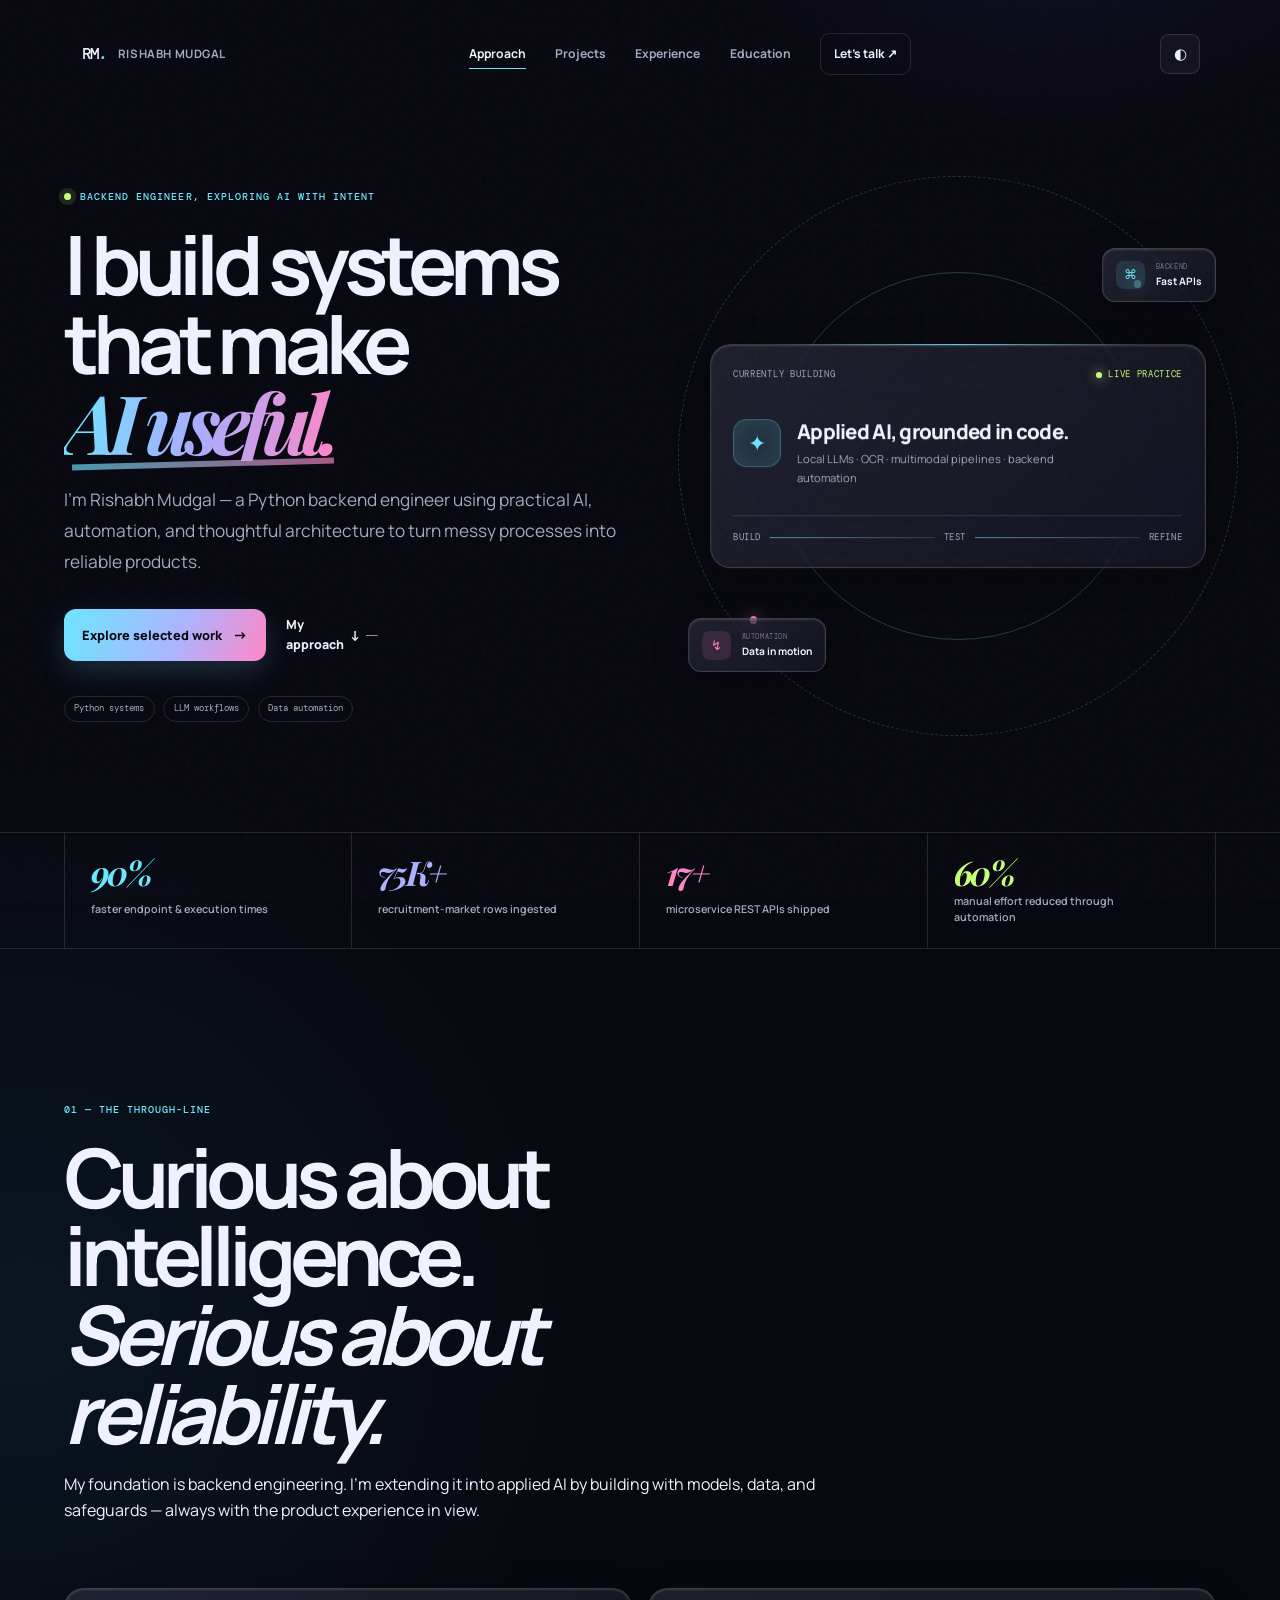
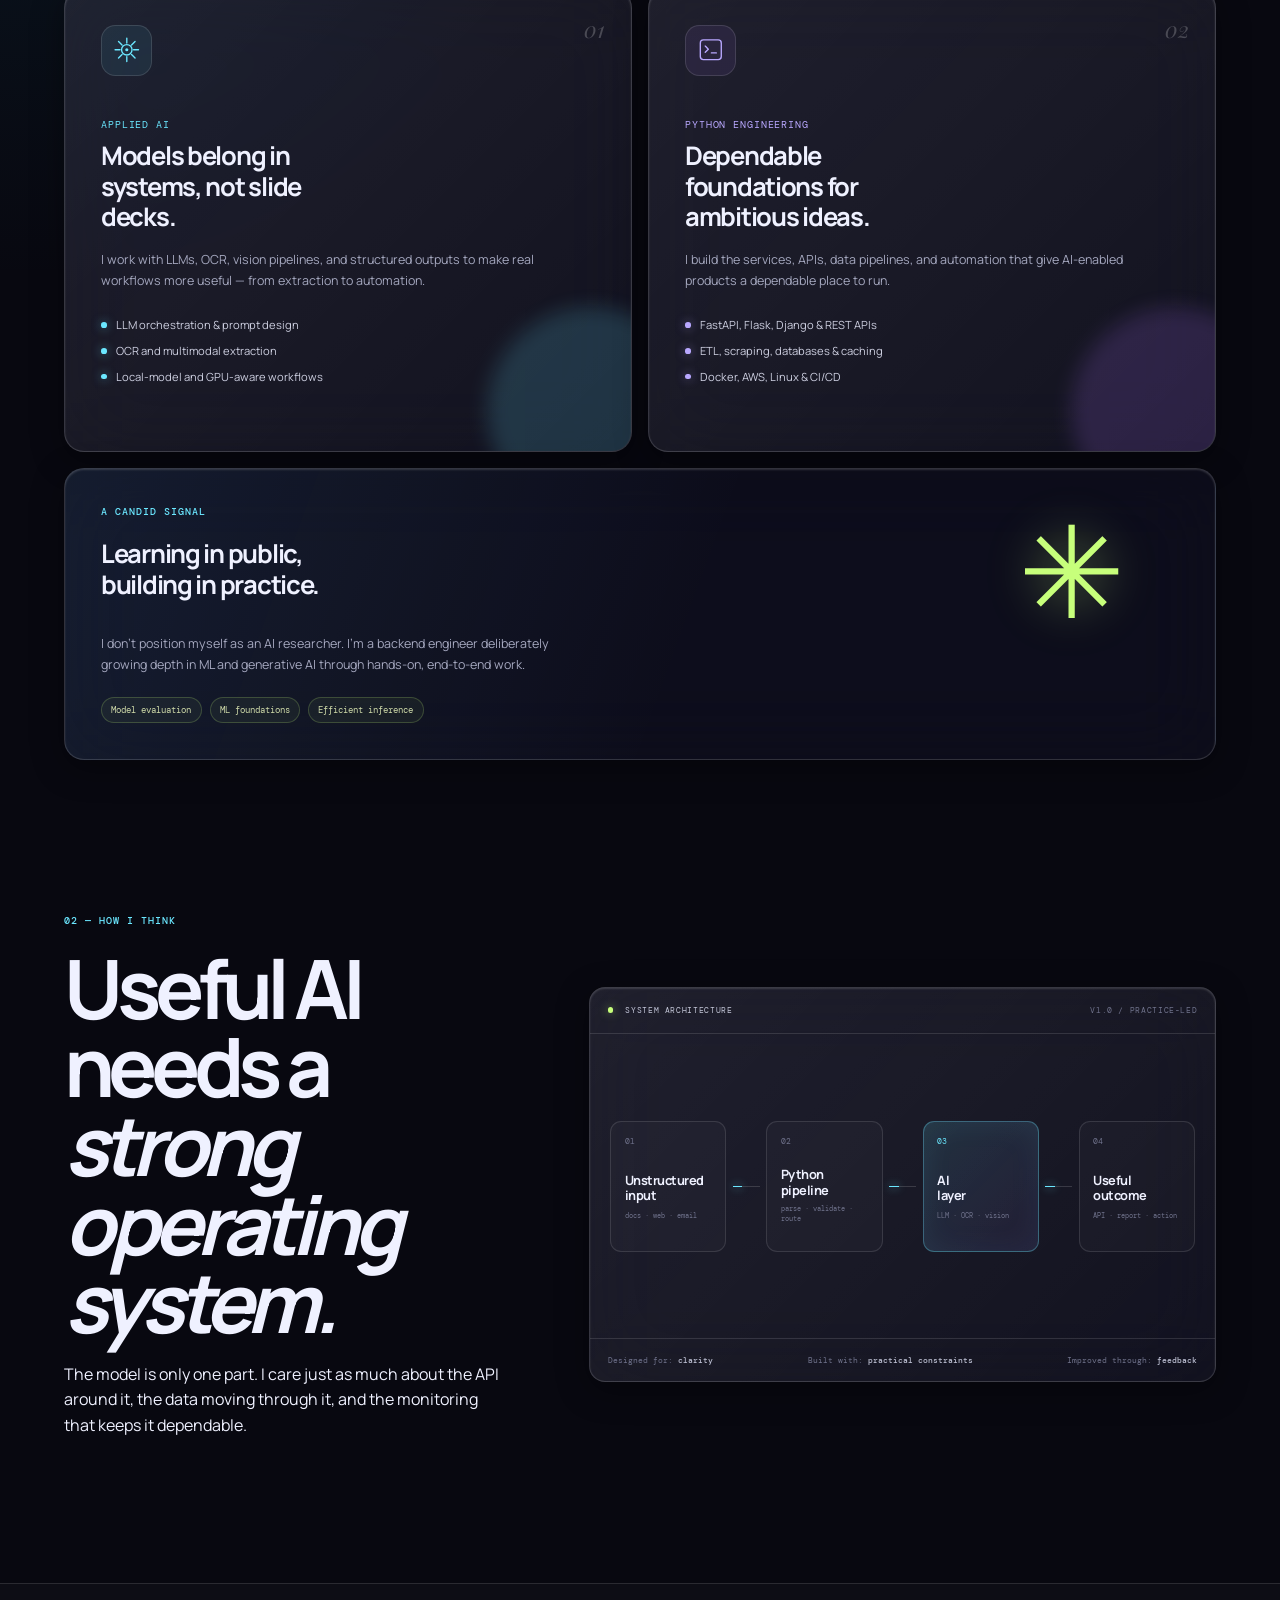
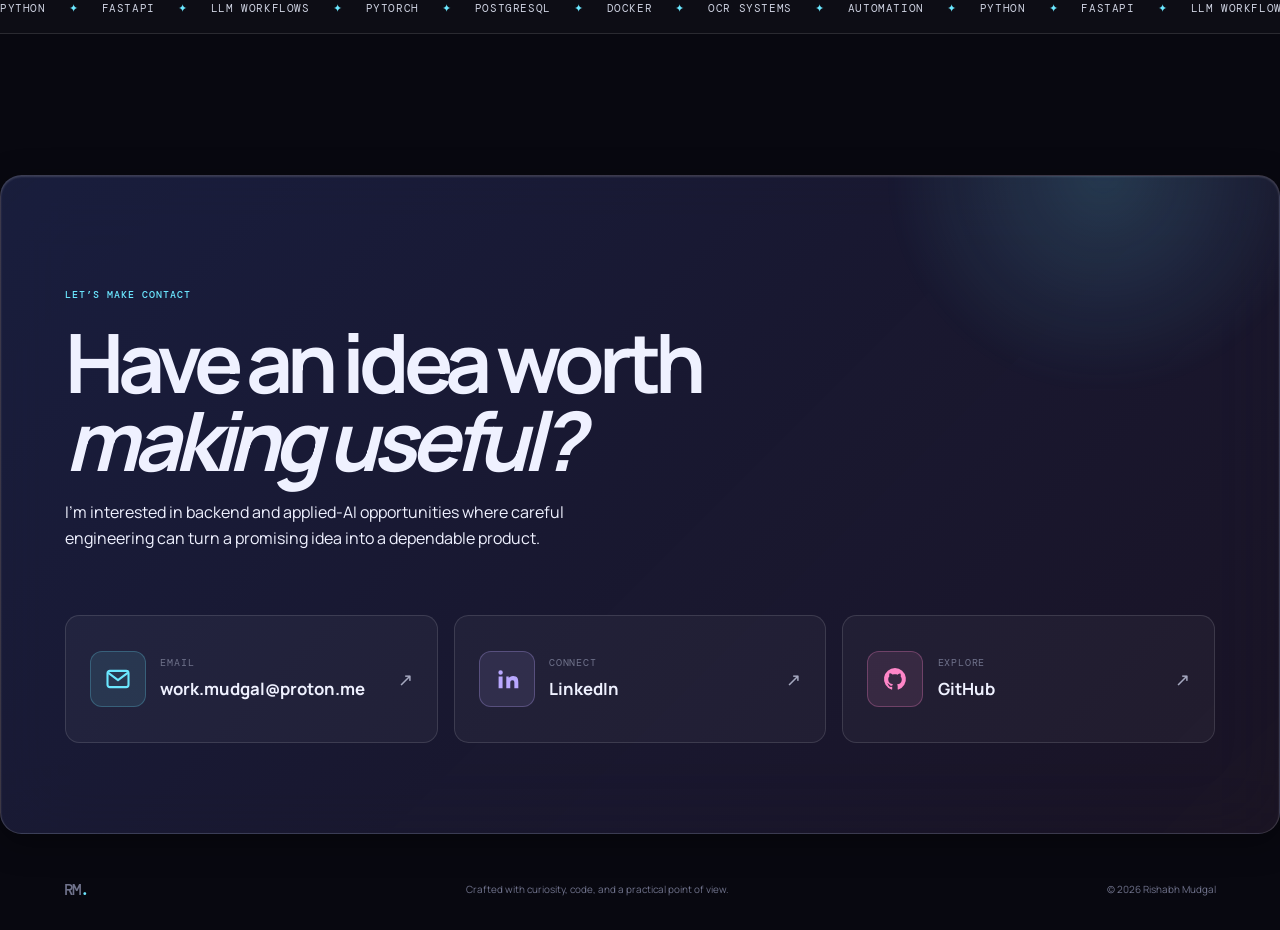
==== index.html @ f5508520 "First Commit with first version of the website!" ====
<!DOCTYPE html>
<html lang="en" data-theme="dark">
  <head>
    <meta charset="UTF-8">
    <meta name="viewport" content="width=device-width, initial-scale=1.0">
    <meta name="description" content="Rishabh Mudgal is a Python backend engineer building practical AI, automation, and data systems.">
    <meta name="theme-color" content="#090914">
    <link rel="icon" href="favicon.svg" type="image/svg+xml">
    <link rel="preconnect" href="https://fonts.googleapis.com">
    <link rel="preconnect" href="https://fonts.gstatic.com" crossorigin>
    <link href="https://fonts.googleapis.com/css2?family=DM+Mono:wght@400;500&family=Manrope:wght@400;500;600;700;800&family=Playfair+Display:ital,wght@0,600;0,700;1,600;1,700&display=swap" rel="stylesheet">
    <link rel="stylesheet" href="styles.css">
    <title>Rishabh Mudgal — Python × Applied AI</title>
  </head>
  <body>
    <a class="skip-link" href="#main-content">Skip to content</a>
    <div class="page-noise" aria-hidden="true"></div>
    <div class="ambient ambient--one" aria-hidden="true"></div>
    <div class="ambient ambient--two" aria-hidden="true"></div>
    <div class="cursor-glow" aria-hidden="true"></div>

    <header class="site-header" data-header>
      <a class="brand" href="index.html" aria-label="Rishabh Mudgal — Approach">
        <span class="brand__mark">RM<span>.</span></span>
        <span class="brand__label">Rishabh Mudgal</span>
      </a>
      <nav class="site-nav" id="site-navigation" aria-label="Primary navigation" data-navigation>
        <a class="is-active" href="index.html">Approach</a>
        <a href="projects.html">Projects</a>
        <a href="experience.html">Experience</a>
        <a href="education.html">Education</a>
        <a href="#contact" class="nav-contact">Let’s talk <span aria-hidden="true">↗</span></a>
      </nav>
      <button class="theme-toggle" type="button" aria-label="Switch to light theme" aria-pressed="false" data-theme-toggle>
        <span class="theme-toggle__sun" aria-hidden="true">☀</span>
        <span class="theme-toggle__moon" aria-hidden="true">◐</span>
      </button>
      <button class="menu-toggle" type="button" aria-label="Open navigation menu" aria-controls="site-navigation" aria-expanded="false" data-menu-toggle>
        <span></span><span></span>
      </button>
    </header>

    <main id="main-content">
      <section class="hero section-shell" id="top">
        <div class="hero__grid" aria-hidden="true"></div>
        <div class="hero__copy" data-reveal>
          <p class="eyebrow"><span class="status-dot" aria-hidden="true"></span>Backend engineer, exploring AI with intent</p>
          <h1>I build systems that make <span class="hero__accent">AI useful.</span></h1>
          <p class="hero__lede">
            I’m Rishabh Mudgal — a Python backend engineer using practical AI,
            automation, and thoughtful architecture to turn messy processes into
            reliable products.
          </p>
          <div class="hero__actions">
            <a class="button button--primary" href="projects.html">Explore selected work <span aria-hidden="true">→</span></a>
            <a class="text-link" href="#approach">My approach <span aria-hidden="true">↓</span></a>
          </div>
          <ul class="hero__chips">
            <li>Python systems</li>
            <li>LLM workflows</li>
            <li>Data automation</li>
          </ul>
        </div>

        <div class="hero-visual" data-reveal data-reveal-delay="180">
          <div class="orbit orbit--outer" aria-hidden="true"></div>
          <div class="orbit orbit--inner" aria-hidden="true"></div>
          <div class="orbit-dot orbit-dot--one" aria-hidden="true"></div>
          <div class="orbit-dot orbit-dot--two" aria-hidden="true"></div>
          <div class="signal-card glass-card">
            <div class="signal-card__topline">
              <span class="signal-card__label">CURRENTLY BUILDING</span>
              <span class="live-indicator"><i></i> live practice</span>
            </div>
            <div class="signal-card__core">
              <span class="signal-card__glyph" aria-hidden="true">✦</span>
              <div>
                <p class="signal-card__title">Applied AI, grounded in code.</p>
                <p class="signal-card__caption">Local LLMs · OCR · multimodal pipelines · backend automation</p>
              </div>
            </div>
            <div class="signal-card__meter"><span>build</span><i></i><span>test</span><i></i><span>refine</span></div>
          </div>
          <div class="floating-card floating-card--api glass-card">
            <span class="floating-card__icon floating-card__icon--blue" aria-hidden="true">⌘</span>
            <div><span>BACKEND</span><strong>Fast APIs</strong></div>
          </div>
          <div class="floating-card floating-card--data glass-card">
            <span class="floating-card__icon floating-card__icon--pink" aria-hidden="true">↯</span>
            <div><span>AUTOMATION</span><strong>Data in motion</strong></div>
          </div>
        </div>
      </section>

      <section class="proof-strip section-shell" aria-label="Career highlights" data-reveal>
        <article class="proof-card"><strong>90%</strong><span>faster endpoint &amp; execution times</span></article>
        <article class="proof-card"><strong>75K+</strong><span>recruitment-market rows ingested</span></article>
        <article class="proof-card"><strong>17+</strong><span>microservice REST APIs shipped</span></article>
        <article class="proof-card"><strong>60%</strong><span>manual effort reduced through automation</span></article>
      </section>

      <section class="section-shell section" id="approach">
        <div class="section-heading" data-reveal>
          <p class="eyebrow">01 — The through-line</p>
          <h2>Curious about intelligence.<br><em>Serious about reliability.</em></h2>
          <p>
            My foundation is backend engineering. I’m extending it into applied AI
            by building with models, data, and safeguards — always with the
            product experience in view.
          </p>
        </div>

        <div class="focus-grid">
          <article class="focus-card focus-card--ai glass-card" data-reveal>
            <div class="focus-card__number">01</div>
            <div class="focus-card__icon" aria-hidden="true">
              <svg viewBox="0 0 48 48" fill="none">
                <path d="M24 5v8M24 35v8M5 24h8M35 24h8M10.6 10.6l5.7 5.7M31.7 31.7l5.7 5.7M37.4 10.6l-5.7 5.7M16.3 31.7l-5.7 5.7" stroke="currentColor" stroke-width="2.2" stroke-linecap="round"/>
                <circle cx="24" cy="24" r="8.5" stroke="currentColor" stroke-width="2.2"/>
                <circle cx="24" cy="24" r="2.5" fill="currentColor"/>
              </svg>
            </div>
            <p class="focus-card__kicker">Applied AI</p>
            <h3>Models belong in systems, not slide decks.</h3>
            <p>I work with LLMs, OCR, vision pipelines, and structured outputs to make real workflows more useful — from extraction to automation.</p>
            <ul>
              <li>LLM orchestration &amp; prompt design</li>
              <li>OCR and multimodal extraction</li>
              <li>Local-model and GPU-aware workflows</li>
            </ul>
          </article>

          <article class="focus-card focus-card--python glass-card" data-reveal data-reveal-delay="100">
            <div class="focus-card__number">02</div>
            <div class="focus-card__icon" aria-hidden="true">
              <svg viewBox="0 0 48 48" fill="none">
                <rect x="7" y="8" width="34" height="32" rx="5" stroke="currentColor" stroke-width="2.2"/>
                <path d="m15 18 5 5-5 5M25 29h8" stroke="currentColor" stroke-width="2.2" stroke-linecap="round" stroke-linejoin="round"/>
              </svg>
            </div>
            <p class="focus-card__kicker">Python engineering</p>
            <h3>Dependable foundations for ambitious ideas.</h3>
            <p>I build the services, APIs, data pipelines, and automation that give AI-enabled products a dependable place to run.</p>
            <ul>
              <li>FastAPI, Flask, Django &amp; REST APIs</li>
              <li>ETL, scraping, databases &amp; caching</li>
              <li>Docker, AWS, Linux &amp; CI/CD</li>
            </ul>
          </article>

          <aside class="learning-card glass-card" data-reveal data-reveal-delay="180">
            <div class="learning-card__spark" aria-hidden="true">✳</div>
            <p class="eyebrow">A candid signal</p>
            <h3>Learning in public, building in practice.</h3>
            <p>I don’t position myself as an AI researcher. I’m a backend engineer deliberately growing depth in ML and generative AI through hands-on, end-to-end work.</p>
            <div class="learning-card__topics"><span>Model evaluation</span><span>ML foundations</span><span>Efficient inference</span></div>
          </aside>
        </div>
      </section>

      <section class="section-shell section systems" id="stack">
        <div class="systems__intro" data-reveal>
          <p class="eyebrow">02 — How I think</p>
          <h2>Useful AI needs a<br><em>strong operating system.</em></h2>
          <p>The model is only one part. I care just as much about the API around it, the data moving through it, and the monitoring that keeps it dependable.</p>
        </div>
        <div class="system-board glass-card" data-reveal data-reveal-delay="100">
          <div class="system-board__top"><span><i></i> system architecture</span><span>v1.0 / practice-led</span></div>
          <div class="system-flow">
            <div class="flow-node flow-node--input"><span class="flow-node__icon">01</span><strong>Unstructured<br>input</strong><small>docs · web · email</small></div>
            <div class="flow-line"><i></i></div>
            <div class="flow-node flow-node--process"><span class="flow-node__icon">02</span><strong>Python<br>pipeline</strong><small>parse · validate · route</small></div>
            <div class="flow-line"><i></i></div>
            <div class="flow-node flow-node--ai"><span class="flow-node__icon">03</span><strong>AI<br>layer</strong><small>LLM · OCR · vision</small></div>
            <div class="flow-line"><i></i></div>
            <div class="flow-node flow-node--outcome"><span class="flow-node__icon">04</span><strong>Useful<br>outcome</strong><small>API · report · action</small></div>
          </div>
          <div class="system-board__footer"><span>Designed for: <b>clarity</b></span><span>Built with: <b>practical constraints</b></span><span>Improved through: <b>feedback</b></span></div>
        </div>
      </section>
    </main>

    <section class="skill-ticker" aria-label="Tools and technologies">
      <div class="skill-ticker__track">
        <span>Python</span><i>✦</i><span>FastAPI</span><i>✦</i><span>LLM Workflows</span><i>✦</i><span>PyTorch</span><i>✦</i><span>PostgreSQL</span><i>✦</i><span>Docker</span><i>✦</i><span>OCR Systems</span><i>✦</i><span>Automation</span><i>✦</i><span>Python</span><i>✦</i><span>FastAPI</span><i>✦</i><span>LLM Workflows</span><i>✦</i><span>PyTorch</span><i>✦</i><span>PostgreSQL</span><i>✦</i><span>Docker</span><i>✦</i><span>OCR Systems</span><i>✦</i><span>Automation</span><i>✦</i>
      </div>
    </section>

    <section class="section-shell contact contact--expanded" id="contact">
      <div class="contact__glow" aria-hidden="true"></div>
      <div class="contact__content" data-reveal>
        <p class="eyebrow">Let’s make contact</p>
        <h2>Have an idea worth<br><em>making useful?</em></h2>
        <p>I’m interested in backend and applied-AI opportunities where careful engineering can turn a promising idea into a dependable product.</p>
      </div>
      <div class="contact__channels" data-reveal data-reveal-delay="100">
        <a class="contact-channel" href="mailto:work.mudgal@proton.me">
          <span class="contact-channel__icon" aria-hidden="true"><svg viewBox="0 0 24 24" fill="none"><rect x="3" y="5" width="18" height="14" rx="2" stroke="currentColor" stroke-width="1.8"/><path d="m4 7 8 6 8-6" stroke="currentColor" stroke-width="1.8" stroke-linecap="round" stroke-linejoin="round"/></svg></span>
          <span class="contact-channel__copy"><small>Email</small><strong>work.mudgal@proton.me</strong></span><span class="contact-channel__arrow" aria-hidden="true">↗</span>
        </a>
        <a class="contact-channel" href="https://linkedin.com/in/mr-mudgal" target="_blank" rel="noreferrer">
          <span class="contact-channel__icon" aria-hidden="true"><svg viewBox="0 0 24 24" fill="currentColor"><path d="M6.5 8.3A1.9 1.9 0 1 0 6.5 4.5a1.9 1.9 0 0 0 0 3.8ZM4.8 9.8h3.4V20H4.8V9.8Zm5.5 0h3.2v1.4h.1c.5-.9 1.7-1.8 3.6-1.8 3.8 0 4.5 2.4 4.5 5.6v5h-3.4v-4.4c0-1.1 0-2.5-1.6-2.5s-1.9 1.2-1.9 2.4V20h-3.4V9.8Z"/></svg></span>
          <span class="contact-channel__copy"><small>Connect</small><strong>LinkedIn</strong></span><span class="contact-channel__arrow" aria-hidden="true">↗</span>
        </a>
        <a class="contact-channel" href="https://github.com/mr-mudgal" target="_blank" rel="noreferrer">
          <span class="contact-channel__icon" aria-hidden="true"><svg viewBox="0 0 24 24" fill="currentColor"><path d="M12 2.6a9.5 9.5 0 0 0-3 18.5c.5.1.6-.2.6-.5v-1.9c-2.5.5-3-1.1-3-1.1-.4-1-.9-1.3-.9-1.3-.8-.5.1-.5.1-.5.9.1 1.4 1 1.4 1 .8 1.4 2 1 2.5.8.1-.6.3-1 .6-1.2-2-.2-4.1-1-4.1-4.4 0-1 .4-1.8 1-2.4-.1-.2-.4-1.1.1-2.4 0 0 .8-.3 2.5.9A8.6 8.6 0 0 1 12 8c.8 0 1.5.1 2.2.3 1.7-1.2 2.5-.9 2.5-.9.5 1.3.2 2.2.1 2.4.6.7 1 1.5 1 2.4 0 3.4-2.1 4.2-4.1 4.4.3.3.6.8.6 1.6v2.4c0 .2.2.6.6.5A9.5 9.5 0 0 0 12 2.6Z"/></svg></span>
          <span class="contact-channel__copy"><small>Explore</small><strong>GitHub</strong></span><span class="contact-channel__arrow" aria-hidden="true">↗</span>
        </a>
      </div>
    </section>

    <footer class="site-footer section-shell">
      <a class="brand" href="#top" aria-label="Back to the top"><span class="brand__mark">RM<span>.</span></span></a>
      <p>Crafted with curiosity, code, and a practical point of view.</p>
      <p>© <span data-year></span> Rishabh Mudgal</p>
    </footer>
    <script src="script.js" defer></script>
  </body>
</html>
---- styles.css ----
:root {
  --ink: #eff1ff;
  --muted: #a5a8bf;
  --dim: #70738c;
  --canvas: #080810;
  --canvas-soft: #0e0e1a;
  --glass: rgba(21, 21, 38, 0.45);
  --glass-strong: rgba(25, 25, 44, 0.65);
  --line: rgba(255, 255, 255, 0.12);
  --line-strong: rgba(255, 255, 255, 0.2);
  --cyan: #6be7ff;
  --blue: #8c91ff;
  --violet: #b477ff;
  --pink: #ff86c8;
  --lime: #c7ff7b;
  --display: "Playfair Display", Georgia, serif;
  --sans: "Manrope", Arial, sans-serif;
  --mono: "DM Mono", "SFMono-Regular", Consolas, monospace;
  --max-width: 1240px;
  --page-gutter: clamp(1.25rem, 5vw, 4.5rem);
}

html[data-theme="light"] {
  --ink: #151728;
  --muted: #596078;
  --dim: #7f869d;
  --canvas: #f5f6ff;
  --canvas-soft: #ebedf9;
  --glass: rgba(255, 255, 255, 0.45);
  --glass-strong: rgba(255, 255, 255, 0.65);
  --line: rgba(24, 29, 57, 0.13);
  --line-strong: rgba(24, 29, 57, 0.22);
  --cyan: #008bab;
  --blue: #5e62d3;
  --violet: #7d43c9;
  --pink: #ca3b8c;
  --lime: #638d1c;
}

* { box-sizing: border-box; }
html { scroll-behavior: smooth; background: var(--canvas); }

body {
  min-width: 320px;
  margin: 0;
  overflow-x: hidden;
  color: var(--ink);
  background:
    radial-gradient(circle at 82% -7%, rgba(96, 85, 210, 0.18), transparent 27rem),
    radial-gradient(circle at 2% 32%, rgba(24, 149, 184, 0.1), transparent 35rem),
    var(--canvas);
  font-family: var(--sans);
  font-size: 16px;
  line-height: 1.6;
}

html[data-theme="light"] body {
  background:
    radial-gradient(circle at 82% -7%, rgba(126, 110, 255, 0.2), transparent 27rem),
    radial-gradient(circle at 2% 32%, rgba(39, 186, 209, 0.15), transparent 35rem),
    var(--canvas);
}

body::selection { color: #090914; background: var(--cyan); }
a { color: inherit; text-decoration: none; }
:focus-visible { outline: 2px solid var(--cyan); outline-offset: 4px; }
button { font: inherit; }
p, h1, h2, h3 { margin-top: 0; }

.page-noise {
  position: fixed; z-index: 10; inset: 0; pointer-events: none; opacity: 0.028;
  background-image: url("data:image/svg+xml,%3Csvg viewBox='0 0 240 240' xmlns='http://www.w3.org/2000/svg'%3E%3Cfilter id='n'%3E%3CfeTurbulence type='fractalNoise' baseFrequency='.9' numOctaves='4' stitchTiles='stitch'/%3E%3C/filter%3E%3Crect width='100%25' height='100%25' filter='url(%23n)' opacity='.8'/%3E%3C/svg%3E");
}

.ambient {
  position: fixed; z-index: -1; width: 34rem; height: 34rem; border-radius: 999px;
  filter: blur(80px); pointer-events: none; opacity: 0.11;
}
.ambient--one { top: 13rem; right: -14rem; background: var(--violet); animation: drift-one 16s ease-in-out infinite alternate; }
.ambient--two { top: 58rem; left: -18rem; background: var(--cyan); animation: drift-two 20s ease-in-out infinite alternate; }

.cursor-glow {
  position: fixed; z-index: -1; top: 0; left: 0; width: 32rem; height: 32rem;
  border-radius: 50%; pointer-events: none; opacity: 0; transform: translate(-50%, -50%);
  background: radial-gradient(circle, rgba(80, 135, 255, 0.09), transparent 65%);
  transition: opacity 0.35s ease;
}
body.has-pointer .cursor-glow { opacity: 1; }

.skip-link {
  position: fixed; z-index: 100; top: 0.75rem; left: 50%; padding: 0.75rem 1rem;
  color: #070710; background: var(--cyan); border-radius: 999px;
  transform: translate(-50%, -150%); transition: transform 0.2s ease;
}
.skip-link:focus { transform: translate(-50%, 0); }

.section-shell {
  width: min(100%, calc(var(--max-width) + (var(--page-gutter) * 2)));
  margin: 0 auto; padding-right: var(--page-gutter); padding-left: var(--page-gutter);
}

/* iOS Liquid Glass Effect applied to header */
.site-header {
  position: fixed; z-index: 50; top: 0; left: 50%; display: flex; align-items: center;
  justify-content: space-between; width: min(100% - 2rem, 1150px); min-height: 4.75rem;
  margin-top: 1rem; padding: 0.7rem 0.85rem 0.7rem 1rem; border: 1px solid transparent;
  border-radius: 1rem; transform: translateX(-50%);
  transition: background 0.3s ease, border-color 0.3s ease, box-shadow 0.3s ease, min-height 0.3s ease;
}

.site-header.is-scrolled, .site-header:has(.site-nav.is-open) {
  min-height: 4.1rem;
  border-color: rgba(255, 255, 255, 0.15);
  background: linear-gradient(135deg, rgba(10, 10, 19, 0.6) 0%, rgba(10, 10, 19, 0.4) 100%);
  box-shadow: 0 8px 32px 0 rgba(0, 0, 0, 0.37);
  -webkit-backdrop-filter: blur(40px) saturate(160%);
  backdrop-filter: blur(40px) saturate(160%);
}

html[data-theme="light"] .site-header.is-scrolled,
html[data-theme="light"] .site-header:has(.site-nav.is-open) {
  background: linear-gradient(135deg, rgba(248, 249, 255, 0.6) 0%, rgba(248, 249, 255, 0.4) 100%);
  border-color: rgba(24, 29, 57, 0.15);
  box-shadow: 0 8px 32px 0 rgba(52, 65, 120, 0.15);
}

.brand { display: inline-flex; align-items: center; gap: 0.7rem; min-width: 0; }
.brand__mark { font-family: var(--mono); font-size: 1rem; font-weight: 500; letter-spacing: -0.11em; }
.brand__mark span { color: var(--cyan); }
.brand__label { color: var(--muted); font-size: 0.72rem; font-weight: 700; letter-spacing: 0.05em; text-transform: uppercase; }

.site-nav { display: flex; align-items: center; gap: clamp(1rem, 2.3vw, 2rem); color: var(--muted); font-size: 0.76rem; font-weight: 700; }
.site-nav > a:not(.nav-contact) { position: relative; padding: 0.55rem 0; transition: color 0.25s ease; }
.site-nav > a:not(.nav-contact)::after {
  position: absolute; bottom: 0.2rem; left: 0; width: 0; height: 1px; content: ""; background: var(--cyan); transition: width 0.25s ease;
}
.site-nav > a:not(.nav-contact):hover, .site-nav > a:not(.nav-contact).is-active { color: var(--ink); }
.site-nav > a:not(.nav-contact):hover::after, .site-nav > a:not(.nav-contact).is-active::after { width: 100%; }

.nav-contact {
  padding: 0.62rem 0.82rem; color: var(--ink); border: 1px solid var(--line); border-radius: 0.6rem;
  transition: border-color 0.25s ease, background 0.25s ease, transform 0.25s ease;
}
.nav-contact:hover { border-color: rgba(107, 231, 255, 0.7); background: rgba(107, 231, 255, 0.09); transform: translateY(-2px); }

.menu-toggle {
  display: none; width: 2.5rem; height: 2.5rem; padding: 0; color: var(--ink); background: transparent;
  border: 1px solid var(--line); border-radius: 0.55rem; cursor: pointer;
}
.theme-toggle {
  display: inline-grid; width: 2.5rem; height: 2.5rem; margin-left: 0.4rem; place-items: center; padding: 0;
  color: var(--ink); border: 1px solid var(--line); border-radius: 0.55rem; background: rgba(255, 255, 255, 0.04);
  cursor: pointer; transition: transform 0.2s ease, border-color 0.2s ease, background 0.2s ease;
}
.theme-toggle:hover { border-color: var(--cyan); background: rgba(107, 231, 255, 0.1); transform: translateY(-2px); }
.theme-toggle__sun, .theme-toggle__moon { grid-area: 1 / 1; font-size: 0.95rem; line-height: 1; transition: opacity 0.2s ease, transform 0.25s ease; }
.theme-toggle__sun { opacity: 0; transform: rotate(-40deg) scale(0.55); }
.theme-toggle__moon { opacity: 1; transform: rotate(0deg) scale(1); }
html[data-theme="light"] .theme-toggle__sun { opacity: 1; transform: rotate(0deg) scale(1); }
html[data-theme="light"] .theme-toggle__moon { opacity: 0; transform: rotate(40deg) scale(0.55); }

.menu-toggle span { display: block; width: 1rem; height: 1px; margin: 0.26rem auto; background: currentColor; transition: transform 0.25s ease; }
.menu-toggle[aria-expanded="true"] span:first-child { transform: translateY(0.16rem) rotate(45deg); }
.menu-toggle[aria-expanded="true"] span:last-child { transform: translateY(-0.16rem) rotate(-45deg); }

.hero { position: relative; display: grid; grid-template-columns: minmax(0, 1.05fr) minmax(28rem, 0.95fr); align-items: center; gap: clamp(2rem, 5vw, 6rem); min-height: min(52rem, 100vh); padding-top: 9rem; padding-bottom: 4rem; }
.hero__grid {
  position: absolute; top: 0; right: 2%; width: min(65vw, 52rem); height: 100%; pointer-events: none; opacity: 0.18;
  background-image: linear-gradient(rgba(180, 188, 255, 0.11) 1px, transparent 1px), linear-gradient(90deg, rgba(180, 188, 255, 0.11) 1px, transparent 1px);
  background-size: 3.5rem 3.5rem; -webkit-mask-image: radial-gradient(ellipse 64% 60% at 58% 45%, black, transparent 85%); mask-image: radial-gradient(ellipse 64% 60% at 58% 45%, black, transparent 85%);
}
.hero__copy { position: relative; z-index: 1; }
.eyebrow { display: flex; align-items: center; gap: 0.55rem; margin-bottom: 1.35rem; color: var(--cyan); font-family: var(--mono); font-size: 0.64rem; font-weight: 500; letter-spacing: 0.1em; line-height: 1.3; text-transform: uppercase; }
.status-dot { width: 0.46rem; height: 0.46rem; border-radius: 50%; background: var(--lime); box-shadow: 0 0 0 0.32rem rgba(199, 255, 123, 0.12); animation: pulse-dot 2s ease-out infinite; }
.hero h1, .section-heading h2, .systems h2, .contact h2 { margin-bottom: 1.25rem; font-size: clamp(3.05rem, 6.4vw, 6.15rem); font-weight: 700; letter-spacing: -0.075em; line-height: 0.96; }
.hero h1 { max-width: 10ch; }
.hero__accent {
  position: relative; display: inline-block; color: transparent; font-family: var(--display); font-style: italic; letter-spacing: -0.1em;
  background: linear-gradient(100deg, var(--cyan) 0%, #aaadff 50%, var(--pink) 100%); -webkit-background-clip: text; background-clip: text;
}
.hero__accent::after { position: absolute; right: 0; bottom: -0.08em; left: 0.1em; height: 0.075em; content: ""; opacity: 0.65; background: linear-gradient(90deg, var(--cyan), var(--pink)); transform: rotate(-1.5deg); }
.hero__lede { max-width: 36rem; margin-bottom: 2rem; color: var(--muted); font-size: clamp(1rem, 1.35vw, 1.14rem); line-height: 1.8; }
.hero__actions, .contact__actions { display: flex; flex-wrap: wrap; align-items: center; gap: 1.25rem; }

.button {
  display: inline-flex; align-items: center; justify-content: center; gap: 0.72rem; min-height: 3.25rem; padding: 0.7rem 1.12rem;
  border-radius: 0.75rem; font-size: 0.8rem; font-weight: 800; transition: transform 0.25s ease, box-shadow 0.25s ease, background 0.25s ease;
}
.button--primary { color: #080810; background: linear-gradient(112deg, var(--cyan), #adb4ff 57%, var(--pink)); box-shadow: 0 10px 28px rgba(111, 202, 255, 0.19); }
.button--primary:hover { box-shadow: 0 16px 38px rgba(111, 202, 255, 0.32); transform: translateY(-3px); }
.button--primary span, .text-link span, .project-link span { font-size: 1.12em; transition: transform 0.2s ease; }
.button:hover span, .text-link:hover span, .project-link:hover span { transform: translate(0.15rem, -0.15rem); }
.text-link, .project-link { display: inline-flex; align-items: center; gap: 0.38rem; color: var(--ink); font-size: 0.78rem; font-weight: 800; }
.text-link::after, .project-link::after { width: 100%; height: 1px; content: ""; opacity: 0.6; background: currentColor; transform: scaleX(0.55); transform-origin: left; transition: transform 0.2s ease; }
.text-link:hover::after, .project-link:hover::after { transform: scaleX(1); }
.hero__chips { display: flex; flex-wrap: wrap; gap: 0.55rem; margin: 2.2rem 0 0; padding: 0; list-style: none; }
.hero__chips li, .project-card__tags span, .role__highlights span, .learning-card__topics span { padding: 0.38rem 0.58rem; color: var(--muted); border: 1px solid var(--line); border-radius: 999px; font-family: var(--mono); font-size: 0.58rem; line-height: 1.25; }

.hero-visual { position: relative; z-index: 1; min-height: 34rem; }
.orbit { position: absolute; top: 50%; left: 50%; border: 1px solid rgba(155, 170, 255, 0.24); border-radius: 50%; transform: translate(-50%, -50%); }
.orbit--outer { width: min(44vw, 35rem); aspect-ratio: 1; border-style: dashed; animation: spin 30s linear infinite; }
.orbit--inner { width: min(29vw, 23rem); aspect-ratio: 1; border-color: rgba(107, 231, 255, 0.24); animation: spin-reverse 22s linear infinite; }
.orbit-dot { position: absolute; top: 50%; left: 50%; width: 0.48rem; height: 0.48rem; border-radius: 50%; box-shadow: 0 0 1rem currentColor; }
.orbit-dot--one { color: var(--cyan); background: currentColor; transform: translate(11rem, -11rem); animation: dot-one 8s ease-in-out infinite alternate; }
.orbit-dot--two { color: var(--pink); background: currentColor; transform: translate(-13rem, 10rem); animation: dot-two 10s ease-in-out infinite alternate; }

/* iOS Liquid Glass Effect applied to cards */
.glass-card {
  border: 1px solid rgba(255, 255, 255, 0.15);
  background: linear-gradient(135deg, rgba(255, 255, 255, 0.08) 0%, rgba(255, 255, 255, 0.02) 100%), var(--glass);
  box-shadow: 0 8px 32px 0 rgba(0, 0, 0, 0.37), inset 0 1px 2px rgba(255, 255, 255, 0.15);
  -webkit-backdrop-filter: blur(40px) saturate(160%);
  backdrop-filter: blur(40px) saturate(160%);
}

html[data-theme="light"] .glass-card {
  background: linear-gradient(135deg, rgba(255, 255, 255, 0.6) 0%, rgba(255, 255, 255, 0.3) 100%), var(--glass);
  border: 1px solid rgba(255, 255, 255, 0.6);
  box-shadow: 0 8px 32px 0 rgba(31, 38, 135, 0.15), inset 0 1px 2px rgba(255, 255, 255, 1);
}

.signal-card { position: absolute; top: 50%; left: 50%; width: min(100%, 31rem); padding: 1.4rem; border-radius: 1.3rem; transform: translate(-50%, -50%); animation: float-card 7s ease-in-out infinite; }
.signal-card::before { position: absolute; top: -1px; right: 13%; left: 13%; height: 1px; content: ""; background: linear-gradient(90deg, transparent, var(--cyan), transparent); }
.signal-card__topline, .system-board__top, .project-card__meta { display: flex; align-items: center; justify-content: space-between; gap: 1rem; color: var(--dim); font-family: var(--mono); font-size: 0.58rem; letter-spacing: 0.075em; text-transform: uppercase; }
.signal-card__label { color: var(--muted); }
.live-indicator { display: inline-flex; align-items: center; gap: 0.38rem; color: var(--lime); }
.live-indicator i { width: 0.35rem; height: 0.35rem; border-radius: 50%; background: currentColor; box-shadow: 0 0 0.7rem currentColor; }
.signal-card__core { display: flex; gap: 1rem; align-items: flex-start; padding: 2.3rem 0 1.75rem; }
.signal-card__glyph { display: grid; flex: 0 0 3rem; width: 3rem; height: 3rem; place-items: center; color: var(--cyan); border: 1px solid rgba(107, 231, 255, 0.3); border-radius: 0.85rem; font-size: 1.4rem; background: rgba(107, 231, 255, 0.09); box-shadow: inset 0 0 1.5rem rgba(107, 231, 255, 0.12); }
.signal-card__title { margin-bottom: 0.35rem; font-size: clamp(1.1rem, 1.6vw, 1.37rem); font-weight: 800; letter-spacing: -0.035em; line-height: 1.25; }
.signal-card__caption { max-width: 19rem; margin: 0; color: var(--muted); font-size: 0.7rem; line-height: 1.65; }
.signal-card__meter { display: flex; align-items: center; gap: 0.55rem; padding-top: 0.9rem; border-top: 1px solid var(--line); color: var(--muted); font-family: var(--mono); font-size: 0.54rem; letter-spacing: 0.07em; text-transform: uppercase; }
.signal-card__meter i { flex: 1; height: 1px; background: linear-gradient(90deg, rgba(107, 231, 255, 0.6), rgba(255, 255, 255, 0.14)); }

.floating-card { position: absolute; display: flex; align-items: center; gap: 0.65rem; padding: 0.72rem 0.84rem; border-radius: 0.82rem; animation: floating-card 6.5s ease-in-out infinite; }
.floating-card--api { top: 4rem; right: 0; }
.floating-card--data { bottom: 3.5rem; left: -0.7rem; animation-delay: -2.6s; }
.floating-card__icon { display: grid; width: 1.8rem; height: 1.8rem; place-items: center; border-radius: 0.5rem; font-family: var(--mono); font-size: 0.83rem; }
.floating-card__icon--blue { color: var(--cyan); background: rgba(107, 231, 255, 0.12); }
.floating-card__icon--pink { color: var(--pink); background: rgba(255, 134, 200, 0.12); }
.floating-card div { display: grid; gap: 0.04rem; }
.floating-card div span { color: var(--dim); font-family: var(--mono); font-size: 0.46rem; letter-spacing: 0.08em; }
.floating-card strong { font-size: 0.64rem; }

.proof-strip { display: grid; grid-template-columns: repeat(4, 1fr); border-top: 1px solid var(--line); border-bottom: 1px solid var(--line); }
.proof-card { display: grid; gap: 0.25rem; padding: 1.45rem clamp(0.8rem, 2vw, 1.8rem); border-right: 1px solid var(--line); }
.proof-card:first-child { border-left: 1px solid var(--line); }
.proof-card strong { color: var(--cyan); font-family: var(--display); font-size: clamp(1.65rem, 2.65vw, 2.3rem); font-style: italic; font-weight: 700; letter-spacing: -0.07em; line-height: 1; }
.proof-card:nth-child(2) strong { color: #acb2ff; }
.proof-card:nth-child(3) strong { color: var(--pink); }
.proof-card:nth-child(4) strong { color: var(--lime); }
.proof-card span { max-width: 12rem; color: var(--muted); font-size: 0.67rem; font-weight: 600; line-height: 1.45; }

.section { padding-top: clamp(6.5rem, 12vw, 10.5rem); }
.page-intro { min-height: 25rem; padding-top: 10.5rem; padding-bottom: clamp(3rem, 6vw, 5rem); }
.page-intro__grid { display: grid; grid-template-columns: minmax(0, 0.9fr) minmax(14rem, 0.5fr); align-items: end; gap: 3rem; }
.page-intro h1 { max-width: 11ch; margin: 0; font-size: clamp(3.1rem, 7vw, 6rem); letter-spacing: -0.08em; line-height: 0.92; }
.page-intro h1 em { color: #c8cbff; font-family: var(--display); font-style: italic; font-weight: 600; }
.page-intro__grid > p { max-width: 26rem; margin: 0 0 0.3rem; color: var(--muted); font-size: 0.93rem; line-height: 1.8; }

.section-heading { max-width: 47rem; margin-bottom: clamp(2.6rem, 5vw, 4.5rem); }
.focus-grid { display: grid; grid-template-columns: repeat(2, minmax(0, 1fr)); gap: 1rem; }
.focus-card, .learning-card { position: relative; min-height: 29rem; padding: clamp(1.35rem, 3vw, 2.25rem); overflow: hidden; border-radius: 1.25rem; }
.focus-card::after { position: absolute; right: -4rem; bottom: -4rem; width: 13rem; height: 13rem; border-radius: 50%; content: ""; filter: blur(10px); opacity: 0.16; }
.focus-card--ai::after { background: var(--cyan); }
.focus-card--python::after { background: var(--violet); }
.focus-card__number { position: absolute; top: 1.45rem; right: 1.6rem; color: rgba(255, 255, 255, 0.22); font-family: var(--display); font-size: 1.4rem; font-style: italic; }
.focus-card__icon { display: grid; width: 3.2rem; height: 3.2rem; margin-bottom: 2.6rem; place-items: center; border: 1px solid var(--line); border-radius: 0.9rem; }
.focus-card--ai .focus-card__icon { color: var(--cyan); background: rgba(107, 231, 255, 0.08); }
.focus-card--python .focus-card__icon { color: #b9a8ff; background: rgba(180, 119, 255, 0.09); }
.focus-card__icon svg { width: 1.85rem; height: 1.85rem; }
.focus-card__kicker { margin-bottom: 0.5rem; color: var(--cyan); font-family: var(--mono); font-size: 0.61rem; letter-spacing: 0.09em; text-transform: uppercase; }
.focus-card--python .focus-card__kicker { color: #b9a8ff; }
.focus-card h3, .learning-card h3 { max-width: 14ch; margin-bottom: 1rem; font-size: clamp(1.35rem, 2vw, 1.75rem); letter-spacing: -0.05em; line-height: 1.2; }
.focus-card > p:not(.focus-card__kicker), .learning-card > p:not(.eyebrow) { max-width: 30rem; color: var(--muted); font-size: 0.78rem; line-height: 1.7; }
.focus-card ul { display: grid; gap: 0.48rem; margin: 1.55rem 0 0; padding: 0; list-style: none; }
.focus-card li { display: flex; align-items: center; gap: 0.55rem; color: #ced0e1; font-size: 0.7rem; }
.focus-card li::before { width: 0.36rem; height: 0.36rem; content: ""; border-radius: 50%; background: var(--cyan); box-shadow: 0 0 0.6rem rgba(107, 231, 255, 0.5); }
.focus-card--python li::before { background: #b9a8ff; box-shadow: 0 0 0.6rem rgba(185, 168, 255, 0.5); }

.learning-card { display: grid; grid-template-columns: 1fr auto; grid-column: 1 / -1; grid-template-rows: auto 1fr auto; min-height: auto; padding-right: clamp(1.35rem, 7vw, 7rem); background: linear-gradient(110deg, rgba(105, 190, 255, 0.09), transparent 55%), var(--glass); }
.learning-card .eyebrow, .learning-card h3, .learning-card > p { grid-column: 1; }
.learning-card h3 { margin-bottom: 0.8rem; }
.learning-card > p:not(.eyebrow) { margin-bottom: 1.4rem; }
.learning-card__spark { grid-row: 1 / span 2; grid-column: 2; align-self: center; color: var(--lime); font-size: clamp(4.5rem, 10vw, 8rem); line-height: 1; text-shadow: 0 0 3rem rgba(199, 255, 123, 0.42); animation: pulse-spark 4s ease-in-out infinite; }
.learning-card__topics { display: flex; flex-wrap: wrap; gap: 0.5rem; grid-column: 1 / -1; }
.learning-card__topics span { color: #cfdaa9; border-color: rgba(199, 255, 123, 0.2); background: rgba(199, 255, 123, 0.05); }

.section-heading--row { display: grid; grid-template-columns: 1.1fr 0.75fr; align-items: end; gap: 3rem; max-width: none; }
.section-heading--row > p { max-width: 26rem; margin-bottom: 0.45rem; }

.timeline { border-top: 1px solid var(--line); }
.role { display: grid; grid-template-columns: minmax(8rem, 0.28fr) 1fr; gap: clamp(1.5rem, 4vw, 4rem); padding: 1.65rem 0; border-bottom: 1px solid var(--line); transition: background 0.25s ease; }
.role:hover { background: linear-gradient(90deg, rgba(107, 231, 255, 0.045), transparent 72%); }
.role__time { padding-top: 0.3rem; color: var(--muted); font-family: var(--mono); font-size: 0.62rem; letter-spacing: 0.03em; }
.role__time span { color: var(--dim); }
.role__body { min-width: 0; }
.role__heading { display: flex; justify-content: space-between; gap: 1rem; }
.role__company { margin-bottom: 0.36rem; color: var(--cyan); font-family: var(--mono); font-size: 0.61rem; letter-spacing: 0.06em; text-transform: uppercase; }
.role h3 { margin-bottom: 0.65rem; font-size: clamp(1.07rem, 1.7vw, 1.35rem); letter-spacing: -0.035em; line-height: 1.25; }
.role h3 span { color: var(--muted); font-weight: 500; }
.role__badge { align-self: flex-start; padding: 0.26rem 0.48rem; color: var(--lime); border: 1px solid rgba(199, 255, 123, 0.2); border-radius: 999px; font-family: var(--mono); font-size: 0.53rem; letter-spacing: 0.06em; text-transform: uppercase; }
.role__summary { max-width: 46rem; margin-bottom: 0; color: var(--muted); font-size: 0.8rem; line-height: 1.7; }
.role--featured { padding: 2.15rem 0; }
.role--featured .role__summary { margin-bottom: 1rem; color: #c6c8d8; }
.role__highlights { display: flex; flex-wrap: wrap; gap: 0.43rem; }
.role__highlights span { color: #bdc0d5; border-color: rgba(123, 231, 255, 0.18); background: rgba(107, 231, 255, 0.035); }
.role__details { display: grid; gap: 0.5rem; max-width: 51rem; margin: 1.15rem 0 0; padding: 0; list-style: none; }
.role__details li { display: flex; gap: 0.65rem; color: var(--muted); font-size: 0.7rem; line-height: 1.55; }
.role__details li::before { padding-top: 0.02rem; content: "↳"; color: var(--cyan); }

.projects { padding-bottom: 1rem; }
.text-link--top { align-self: center; justify-self: end; }
.project-grid { display: grid; grid-template-columns: repeat(2, minmax(0, 1fr)); gap: 1rem; }

.project-card {
  position: relative; min-height: 37rem; overflow: hidden; border-radius: 1.3rem; transform-style: preserve-3d;
  transition: border-color 0.3s ease, box-shadow 0.3s ease, transform 0.35s ease;
}
.project-card:hover {
  border-color: rgba(173, 180, 255, 0.42);
  box-shadow: inset 0 1px 0 rgba(255, 255, 255, 0.1), 0 28px 60px rgba(0, 0, 0, 0.28);
}
.project-card--wide { display: grid; grid-column: 1 / -1; grid-template-columns: 1.05fr 0.95fr; min-height: 28.5rem; }
.project-card__visual { position: relative; min-height: 16rem; overflow: hidden; background-color: #111127; }
.project-card:not(.project-card--wide) .project-card__visual { height: 18rem; }
.project-card__visual::before, .project-card__visual::after { position: absolute; content: ""; pointer-events: none; }
.project-card__visual::before { inset: 0; background-image: linear-gradient(rgba(255, 255, 255, 0.055) 1px, transparent 1px), linear-gradient(90deg, rgba(255, 255, 255, 0.055) 1px, transparent 1px); background-size: 2rem 2rem; -webkit-mask-image: linear-gradient(180deg, black, transparent); mask-image: linear-gradient(180deg, black, transparent); }
.project-card__visual::after { inset: auto -13% -53% auto; width: 20rem; height: 20rem; border-radius: 50%; filter: blur(30px); opacity: 0.45; }
.project-card__visual--summarizer { display: grid; place-items: center; background: radial-gradient(circle at 30% 30%, #213f68, #121330 66%); }
.project-card__visual--summarizer::after { background: var(--cyan); }
.visual-window { position: relative; z-index: 1; width: min(76%, 27rem); padding: 0.65rem; border: 1px solid rgba(255, 255, 255, 0.17); border-radius: 0.7rem; background: rgba(8, 10, 28, 0.68); box-shadow: 0 1.3rem 3rem rgba(0, 0, 0, 0.32); transform: rotate(-5deg); }
.visual-window__bar { display: flex; gap: 0.25rem; padding-bottom: 0.75rem; }
.visual-window__bar i { width: 0.36rem; height: 0.36rem; border-radius: 50%; background: rgba(255, 255, 255, 0.35); }
.visual-window__bar i:first-child { background: var(--pink); }
.visual-window__bar i:nth-child(2) { background: var(--lime); }
.visual-mail { display: grid; gap: 0.52rem; padding: 0.8rem; border: 1px solid rgba(107, 231, 255, 0.18); border-radius: 0.42rem; background: rgba(107, 231, 255, 0.05); }
.visual-mail__sender { color: var(--cyan); font-family: var(--mono); font-size: 0.5rem; }
.visual-mail__line { display: block; width: 92%; height: 0.25rem; border-radius: 99px; background: rgba(230, 235, 255, 0.2); }
.visual-mail__line--short { width: 61%; }
.visual-flow { display: flex; align-items: center; justify-content: space-between; padding: 1rem 0.5rem; color: #c9caff; font-family: var(--mono); font-size: 0.48rem; letter-spacing: 0.04em; text-transform: uppercase; }
.visual-flow b { color: var(--cyan); font-size: 0.8rem; }
.visual-output { display: flex; align-items: center; gap: 0.45rem; padding: 0.58rem 0.8rem; color: #d8e7bd; border: 1px solid rgba(199, 255, 123, 0.2); border-radius: 0.42rem; background: rgba(199, 255, 123, 0.05); font-family: var(--mono); font-size: 0.5rem; }
.visual-output__pulse { width: 0.35rem; height: 0.35rem; border-radius: 50%; background: var(--lime); box-shadow: 0 0 0.5rem var(--lime); }
.project-card__index { position: absolute; z-index: 2; top: 1.15rem; right: 1.25rem; color: rgba(255, 255, 255, 0.46); font-family: var(--mono); font-size: 0.65rem; }
.project-card__content { display: flex; flex-direction: column; align-items: flex-start; padding: clamp(1.4rem, 3vw, 2.2rem); }
.project-card--wide .project-card__content { justify-content: center; }
.project-card__meta { width: 100%; margin-bottom: 1rem; }
.project-card__meta span:last-child { color: var(--cyan); }
.project-card h3 { margin-bottom: 0.75rem; font-size: clamp(1.45rem, 2.5vw, 2.15rem); letter-spacing: -0.06em; line-height: 1.08; }
.project-card__content > p { max-width: 32rem; margin-bottom: 1.3rem; color: var(--muted); font-size: 0.76rem; line-height: 1.72; }
.project-card__tags { display: flex; flex-wrap: wrap; gap: 0.4rem; margin-top: auto; }
.project-card__tags span { color: #c1c4d9; background: rgba(255, 255, 255, 0.03); }
.project-link { margin-top: 1.25rem; color: var(--cyan); }
.project-card__visual--multimodal { background: radial-gradient(circle at 50% 42%, #43247c, #151127 63%); }
.project-card__visual--multimodal::after { right: 20%; bottom: -42%; background: var(--pink); }
.visual-rings { position: absolute; top: 50%; left: 50%; width: 11rem; aspect-ratio: 1; transform: translate(-50%, -50%); }
.visual-rings i { position: absolute; inset: 0; border: 1px solid rgba(240, 220, 255, 0.35); border-radius: 50%; }
.visual-rings i:nth-child(2) { inset: 15%; border-color: rgba(255, 134, 200, 0.65); }
.visual-rings i:nth-child(3) { inset: 31%; border-color: var(--cyan); background: radial-gradient(circle, rgba(107, 231, 255, 0.55), transparent 62%); box-shadow: 0 0 3rem rgba(107, 231, 255, 0.45); }
.visual-scan { position: absolute; z-index: 1; top: 50%; left: 50%; width: 7.4rem; aspect-ratio: 1; border: 1px solid rgba(255, 255, 255, 0.4); transform: translate(-50%, -50%) rotate(9deg); }
.visual-scan::before, .visual-scan::after { position: absolute; width: 0.55rem; height: 0.55rem; content: ""; border-color: var(--cyan); }
.visual-scan::before { top: -1px; left: -1px; border-top: 2px solid; border-left: 2px solid; }
.visual-scan::after { right: -1px; bottom: -1px; border-right: 2px solid; border-bottom: 2px solid; }
.visual-scan__image { position: absolute; inset: 1.2rem; opacity: 0.8; background: linear-gradient(135deg, rgba(255, 134, 200, 0.65), transparent 55%), linear-gradient(45deg, rgba(107, 231, 255, 0.7), transparent 52%); clip-path: polygon(0 85%, 30% 35%, 50% 58%, 70% 18%, 100% 85%); }
.visual-scan__line { position: absolute; right: 0.5rem; left: 0.5rem; height: 1px; background: var(--cyan); box-shadow: 0 0 1rem var(--cyan); animation: scan-line 3.4s ease-in-out infinite; }
.project-card__visual--social { display: grid; place-items: center; background: radial-gradient(circle at 44% 42%, #5c224d, #201125 65%); }
.project-card__visual--social::after { background: var(--pink); }
.visual-calendar { position: relative; z-index: 1; display: grid; grid-template-columns: repeat(3, 1fr); gap: 0.45rem; width: 10rem; padding: 0.9rem; border: 1px solid rgba(255, 255, 255, 0.25); border-radius: 0.85rem; background: rgba(18, 10, 28, 0.64); box-shadow: 0 1.4rem 3rem rgba(0, 0, 0, 0.25); transform: rotate(-8deg); }
.visual-calendar::before { position: absolute; top: -0.4rem; right: 1.1rem; left: 1.1rem; height: 0.65rem; content: ""; border: 1px solid rgba(255, 134, 200, 0.55); border-radius: 0.35rem; background: #4a1b48; }
.visual-calendar span { aspect-ratio: 1; border-radius: 0.22rem; background: rgba(255, 255, 255, 0.12); }
.visual-calendar span:nth-child(2), .visual-calendar span:nth-child(6), .visual-calendar span:nth-child(9) { background: var(--pink); box-shadow: 0 0 0.7rem rgba(255, 134, 200, 0.5); }
.visual-zap { position: absolute; z-index: 2; right: 27%; bottom: 21%; display: grid; width: 2.8rem; height: 2.8rem; place-items: center; color: #1e0c1b; border-radius: 50%; background: var(--lime); box-shadow: 0 0 2rem rgba(199, 255, 123, 0.6); font-size: 1.6rem; }
.project-card__visual--amazon { display: grid; place-items: center; background: radial-gradient(circle at 42% 36%, #155552, #102827 63%); }
.project-card__visual--amazon::after { background: var(--lime); }
.visual-data { position: absolute; z-index: 1; top: 30%; left: 50%; display: grid; gap: 0.6rem; width: 10rem; padding: 1rem; border: 1px solid rgba(107, 231, 255, 0.32); border-radius: 0.8rem; background: rgba(5, 30, 35, 0.65); transform: translateX(-50%) rotate(5deg); }
.visual-data__row { width: 100%; height: 0.3rem; border-radius: 99px; background: linear-gradient(90deg, rgba(107, 231, 255, 0.8) 35%, rgba(255, 255, 255, 0.15) 35%); }
.visual-data__row:nth-child(2) { background: linear-gradient(90deg, rgba(199, 255, 123, 0.9) 65%, rgba(255, 255, 255, 0.15) 65%); }
.visual-data__row:nth-child(3) { background: linear-gradient(90deg, rgba(255, 134, 200, 0.88) 48%, rgba(255, 255, 255, 0.15) 48%); }
.visual-data__row:nth-child(4) { background: linear-gradient(90deg, rgba(160, 172, 255, 0.88) 80%, rgba(255, 255, 255, 0.15) 80%); }
.visual-chart { position: absolute; z-index: 2; right: 20%; bottom: 20%; display: flex; align-items: end; gap: 0.28rem; height: 4rem; padding: 0.55rem; border: 1px solid rgba(255, 255, 255, 0.18); border-radius: 0.5rem; background: rgba(7, 24, 27, 0.76); }
.visual-chart i { width: 0.42rem; height: 30%; background: var(--cyan); }
.visual-chart i:nth-child(2) { height: 53%; background: #9ec5ff; }
.visual-chart i:nth-child(3) { height: 44%; background: var(--pink); }
.visual-chart i:nth-child(4) { height: 78%; background: #b1f192; }
.visual-chart i:nth-child(5) { height: 100%; background: var(--lime); }

.systems { display: grid; grid-template-columns: 0.82fr 1.18fr; align-items: center; gap: clamp(2.5rem, 7vw, 7rem); }
.systems__intro .eyebrow { margin-bottom: 1.35rem; }
.systems__intro h2 { margin-bottom: 1.25rem; }
.system-board { overflow: hidden; border-radius: 1rem; }
.system-board__top { padding: 1rem 1.1rem; border-bottom: 1px solid var(--line); font-size: 0.53rem; }
.system-board__top span:first-child { color: #c5c8da; }
.system-board__top i { display: inline-block; width: 0.35rem; height: 0.35rem; margin-right: 0.4rem; border-radius: 50%; background: var(--lime); box-shadow: 0 0 0.6rem rgba(199, 255, 123, 0.6); }
.system-flow { display: grid; grid-template-columns: 1fr auto 1fr auto 1fr auto 1fr; align-items: center; gap: 0.4rem; min-height: 19rem; padding: 2rem 1.25rem; }
.flow-node { position: relative; display: grid; min-height: 8.2rem; padding: 0.85rem; border: 1px solid var(--line); border-radius: 0.7rem; background: rgba(255, 255, 255, 0.025); }
.flow-node--ai { border-color: rgba(107, 231, 255, 0.34); background: linear-gradient(135deg, rgba(107, 231, 255, 0.12), rgba(180, 119, 255, 0.08)); box-shadow: inset 0 0 2rem rgba(107, 231, 255, 0.07); }
.flow-node__icon { color: var(--dim); font-family: var(--mono); font-size: 0.52rem; }
.flow-node--ai .flow-node__icon { color: var(--cyan); }
.flow-node strong { align-self: center; font-size: clamp(0.72rem, 1vw, 0.85rem); letter-spacing: -0.04em; line-height: 1.18; }
.flow-node small { color: var(--dim); font-family: var(--mono); font-size: 0.46rem; line-height: 1.4; }
.flow-line { width: 1.7rem; height: 1px; background: rgba(255, 255, 255, 0.15); }
.flow-line i { display: block; width: 35%; height: 100%; background: var(--cyan); box-shadow: 0 0 0.5rem var(--cyan); animation: flow-pulse 2.2s ease-in-out infinite; }
.system-board__footer { display: flex; flex-wrap: wrap; justify-content: space-between; gap: 0.8rem; padding: 0.9rem 1.1rem; color: var(--dim); border-top: 1px solid var(--line); font-family: var(--mono); font-size: 0.5rem; }
.system-board__footer b { color: #bec1d4; font-weight: 500; }

.credentials { display: grid; grid-template-columns: minmax(0, 0.9fr) minmax(0, 1.1fr); gap: clamp(2rem, 8vw, 8rem); margin-top: clamp(5rem, 9vw, 8rem); padding-top: 2rem; padding-bottom: 2rem; border-top: 1px solid var(--line); border-bottom: 1px solid var(--line); }
.credentials .eyebrow { margin-bottom: 0.8rem; }
.credentials__label { margin-bottom: 0.8rem; color: var(--dim); font-family: var(--mono); font-size: 0.58rem; letter-spacing: 0.08em; text-transform: uppercase; }
.credentials h3 { max-width: 25rem; margin-bottom: 0.45rem; font-size: clamp(1rem, 1.4vw, 1.23rem); letter-spacing: -0.04em; line-height: 1.35; }
.credentials__education > p:last-child { margin: 0; color: var(--muted); font-size: 0.72rem; }
.credentials__education > p:last-child span { padding: 0 0.28rem; color: var(--cyan); }
.credential-list { display: flex; flex-wrap: wrap; gap: 0.5rem; }
.credential-list span { padding: 0.52rem 0.65rem; color: #c2c5d7; border: 1px solid var(--line); border-radius: 0.55rem; background: rgba(255, 255, 255, 0.025); font-size: 0.66rem; line-height: 1.4; }

.skill-ticker { width: 100%; margin-top: clamp(6rem, 10vw, 9rem); overflow: hidden; border-top: 1px solid var(--line); border-bottom: 1px solid var(--line); background: rgba(255, 255, 255, 0.018); }
.skill-ticker__track { display: flex; align-items: center; gap: 1.45rem; width: max-content; padding: 1rem 0; color: #ccd0df; font-family: var(--mono); font-size: 0.68rem; letter-spacing: 0.055em; text-transform: uppercase; animation: ticker 40s linear infinite; }
.skill-ticker__track i { color: var(--cyan); font-style: normal; }

/* Enhanced iOS Liquid Glass applied to Contact Section */
.contact {
  position: relative; display: grid; grid-template-columns: 1fr auto; align-items: end; gap: 3rem;
  margin-top: clamp(6rem, 11vw, 10rem); margin-bottom: 1rem; padding-top: clamp(4rem, 9vw, 7rem); padding-bottom: clamp(4rem, 7vw, 6rem);
  overflow: hidden; border-radius: 1.35rem; border: 1px solid rgba(255, 255, 255, 0.15);
  background: linear-gradient(135deg, rgba(93, 124, 255, 0.15) 0%, rgba(255, 134, 200, 0.05) 100%), var(--glass);
  box-shadow: 0 8px 32px 0 rgba(0, 0, 0, 0.37), inset 0 1px 2px rgba(255, 255, 255, 0.15);
  -webkit-backdrop-filter: blur(40px) saturate(160%); backdrop-filter: blur(40px) saturate(160%);
}

html[data-theme="light"] .contact {
  background: linear-gradient(135deg, rgba(93, 124, 255, 0.15), rgba(255, 134, 200, 0.12)), var(--glass);
  border: 1px solid rgba(255, 255, 255, 0.6);
}

.contact__glow { position: absolute; top: -15rem; right: -4rem; width: 30rem; height: 30rem; border-radius: 50%; opacity: 0.48; background: radial-gradient(circle, rgba(107, 231, 255, 0.34), transparent 65%); filter: blur(8px); }
.contact__content, .contact__links { position: relative; z-index: 1; }
.contact__content > p:not(.eyebrow) { max-width: 34rem; margin-bottom: 1.75rem; }
.contact__links { display: grid; min-width: 12rem; border-top: 1px solid var(--line); }
.contact__links a { display: flex; justify-content: space-between; gap: 2.5rem; padding: 0.95rem 0; color: var(--muted); border-bottom: 1px solid var(--line); font-size: 0.75rem; font-weight: 700; transition: color 0.2s ease; }
.contact__links a:hover { color: var(--cyan); }
.contact--expanded { display: block; }
.contact--expanded .contact__content { max-width: 45rem; margin-bottom: clamp(2.4rem, 5vw, 4rem); }

/* Enlarged Contact Section Grid */
.contact__channels { position: relative; z-index: 1; display: grid; grid-template-columns: repeat(3, 1fr); gap: 1rem; }
.contact-channel {
  display: flex; align-items: center; gap: 0.9rem; min-height: 8rem; padding: 1.5rem; color: var(--ink);
  border: 1px solid var(--line); border-radius: 0.9rem; background: rgba(255, 255, 255, 0.04);
  transition: border-color 0.25s ease, transform 0.25s ease, background 0.25s ease;
}
.contact-channel:hover { border-color: rgba(107, 231, 255, 0.7); background: rgba(107, 231, 255, 0.09); transform: translateY(-4px); }

.contact-channel__icon {
  display: grid; flex: 0 0 3.5rem; width: 3.5rem; height: 3.5rem; place-items: center; color: var(--cyan);
  border: 1px solid rgba(107, 231, 255, 0.24); border-radius: 0.75rem; background: rgba(107, 231, 255, 0.1);
}
.contact-channel:nth-child(2) .contact-channel__icon { color: #b9a8ff; border-color: rgba(185, 168, 255, 0.28); background: rgba(185, 168, 255, 0.1); }
.contact-channel:nth-child(3) .contact-channel__icon { color: var(--pink); border-color: rgba(255, 134, 200, 0.28); background: rgba(255, 134, 200, 0.1); }
.contact-channel__icon svg { width: 1.75rem; height: 1.75rem; }

.contact-channel__copy { display: grid; gap: 0.3rem; min-width: 0; }
.contact-channel__copy small { color: var(--dim); font-family: var(--mono); font-size: 0.65rem; letter-spacing: 0.075em; text-transform: uppercase; }
.contact-channel__copy strong { overflow: hidden; font-size: 1.05rem; text-overflow: ellipsis; white-space: nowrap; }
.contact-channel__arrow { margin-left: auto; color: var(--muted); font-size: 1.1rem; }

.site-footer { display: flex; align-items: center; justify-content: space-between; gap: 1rem; min-height: 5rem; padding-top: 1rem; padding-bottom: 1rem; color: var(--dim); font-size: 0.62rem; }
.site-footer p { margin: 0; }

[data-reveal] { opacity: 0; transform: translateY(1.4rem); transition: opacity 0.7s ease, transform 0.7s cubic-bezier(0.22, 1, 0.36, 1); transition-delay: var(--reveal-delay, 0ms); }
[data-reveal].is-visible { opacity: 1; transform: translateY(0); }

@keyframes drift-one { from { transform: translate3d(0, 0, 0) scale(1); } to { transform: translate3d(-5rem, 7rem, 0) scale(1.13); } }
@keyframes drift-two { from { transform: translate3d(0, 0, 0) scale(1); } to { transform: translate3d(5rem, -4rem, 0) scale(1.15); } }
@keyframes pulse-dot { 0%, 100% { box-shadow: 0 0 0 0.32rem rgba(199, 255, 123, 0.11); } 50% { box-shadow: 0 0 0 0.55rem rgba(199, 255, 123, 0); } }
@keyframes spin { to { transform: translate(-50%, -50%) rotate(360deg); } }
@keyframes spin-reverse { to { transform: translate(-50%, -50%) rotate(-360deg); } }
@keyframes dot-one { from { transform: translate(11rem, -11rem) scale(1); } to { transform: translate(7rem, -14rem) scale(1.6); } }
@keyframes dot-two { from { transform: translate(-13rem, 10rem) scale(1); } to { transform: translate(-15rem, 4rem) scale(1.45); } }
@keyframes float-card { 0%, 100% { transform: translate(-50%, -50%) translateY(0); } 50% { transform: translate(-50%, -50%) translateY(-0.75rem); } }
@keyframes floating-card { 0%, 100% { transform: translateY(0) rotate(-1deg); } 50% { transform: translateY(-0.75rem) rotate(1deg); } }
@keyframes pulse-spark { 0%, 100% { transform: scale(1) rotate(0deg); opacity: 0.85; } 50% { transform: scale(1.12) rotate(8deg); opacity: 1; } }
@keyframes scan-line { 0%, 100% { top: 12%; } 50% { top: 86%; } }
@keyframes flow-pulse { 0% { transform: translateX(0); opacity: 0.25; } 50% { opacity: 1; } 100% { transform: translateX(180%); opacity: 0.25; } }
@keyframes ticker { to { transform: translateX(-50%); } }

@media (max-width: 960px) {
  .hero { grid-template-columns: 1fr; gap: 0.5rem; min-height: auto; padding-top: 9rem; }
  .hero h1 { max-width: 12ch; }
  .hero-visual { width: min(100%, 38rem); min-height: 29rem; margin: 0 auto; }
  .orbit--outer { width: min(74vw, 31rem); }
  .orbit--inner { width: min(50vw, 21rem); }
  .systems { grid-template-columns: 1fr; }
  .systems__intro { max-width: 40rem; }
  .system-flow { min-height: 15rem; }
  .credentials { gap: 2rem; }
  .contact__channels { grid-template-columns: 1fr; }
  .contact-channel:first-child { grid-column: 1 / -1; }
}

@media (max-width: 720px) {
  .site-header { width: calc(100% - 1.25rem); min-height: 4rem; margin-top: 0.65rem; }
  .brand__label { display: none; }
  .menu-toggle { display: block; }
  .theme-toggle { margin-left: auto; margin-right: 0.5rem; }
  .site-nav { position: absolute; top: calc(100% + 0.5rem); right: 0; left: 0; display: grid; gap: 0; padding: 0.5rem; visibility: hidden; border: 1px solid var(--line); border-radius: 0.85rem; opacity: 0; background: rgba(10, 10, 19, 0.94); box-shadow: 0 20px 50px rgba(0, 0, 0, 0.28); -webkit-backdrop-filter: blur(24px); backdrop-filter: blur(24px); transform: translateY(-0.5rem); transition: opacity 0.2s ease, transform 0.2s ease, visibility 0.2s ease; }
  .site-nav.is-open { visibility: visible; opacity: 1; transform: translateY(0); }
  .site-nav > a:not(.nav-contact) { padding: 0.75rem 0.8rem; }
  .site-nav > a:not(.nav-contact)::after { display: none; }
  .nav-contact { margin-top: 0.25rem; }
  .proof-strip { grid-template-columns: repeat(2, 1fr); }
  .proof-card:nth-child(3) { border-left: 1px solid var(--line); }
  .proof-card { border-bottom: 1px solid var(--line); }
  .focus-grid, .project-grid { grid-template-columns: 1fr; }
  .project-card--wide { display: block; }
  .project-card, .project-card--wide { grid-column: auto; min-height: auto; }
  .project-card:not(.project-card--wide) .project-card__visual, .project-card__visual { height: 15rem; min-height: 15rem; }
  .project-card__content { min-height: 21rem; }
  .credentials { grid-template-columns: 1fr; }
  .section-heading--row { display: block; }
  .section-heading--row > p { margin-top: 1.3rem; }
  .text-link--top { margin-top: 1.2rem; }
  .role { grid-template-columns: 1fr; gap: 0.8rem; }
  .role__time { padding-top: 0; }
  .role__time::before { margin-right: 0.45rem; content: "◉"; color: var(--cyan); font-size: 0.55rem; }
  .system-flow { grid-template-columns: 1fr; gap: 0.5rem; padding: 1rem; }
  .flow-node { min-height: 6.8rem; }
  .flow-line { width: 1px; height: 1rem; justify-self: center; }
  .flow-line i { width: 100%; height: 35%; animation-name: flow-pulse-vertical; }
  .contact { grid-template-columns: 1fr; gap: 2.5rem; }
  .contact__links { min-width: 0; }
  .contact__channels { grid-template-columns: 1fr; }
  .contact-channel:first-child { grid-column: auto; }
  .site-footer { display: grid; grid-template-columns: auto 1fr; padding-top: 1.2rem; }
  .site-footer p:last-child { grid-column: 1 / -1; }
  .page-intro { min-height: 0; padding-top: 8.5rem; }
  .page-intro__grid { grid-template-columns: 1fr; gap: 1.3rem; }
}

@media (max-width: 460px) {
  .hero { padding-top: 7.5rem; }
  .hero h1, .section-heading h2, .systems h2, .contact h2 { font-size: clamp(2.6rem, 14vw, 3.4rem); }
  .hero__actions, .contact__actions { align-items: stretch; flex-direction: column; gap: 0.8rem; }
  .text-link { align-self: flex-start; }
  .hero-visual { min-height: 25rem; }
  .signal-card { width: 92%; padding: 1.05rem; }
  .signal-card__core { gap: 0.65rem; padding: 1.6rem 0 1.2rem; }
  .signal-card__glyph { flex-basis: 2.5rem; width: 2.5rem; height: 2.5rem; }
  .signal-card__meter { gap: 0.35rem; font-size: 0.45rem; }
  .floating-card--api { top: 1rem; }
  .floating-card--data { bottom: 1rem; left: 0; }
  .orbit-dot--one, .orbit-dot--two { display: none; }
  .proof-card { padding: 1.05rem 0.8rem; }
  .proof-card span { font-size: 0.58rem; }
  .focus-card, .learning-card { min-height: 0; }
  .focus-card { padding-bottom: 1.7rem; }
  .learning-card { display: block; }
  .learning-card__spark { position: absolute; right: 1.15rem; bottom: 1.2rem; font-size: 4rem; }
  .learning-card__topics { padding-right: 3rem; }
  .project-card__content { min-height: auto; }
  .contact-channel { min-height: 5.6rem; }
  .system-board__footer { display: grid; }
}

@keyframes flow-pulse-vertical { 0% { transform: translateY(0); opacity: 0.25; } 50% { opacity: 1; } 100% { transform: translateY(180%); opacity: 0.25; } }

@media (prefers-reduced-motion: reduce) {
  html { scroll-behavior: auto; }
  *, *::before, *::after { animation-duration: 0.01ms !important; animation-iteration-count: 1 !important; scroll-behavior: auto !important; transition-duration: 0.01ms !important; }
  [data-reveal] { opacity: 1; transform: none; }
}
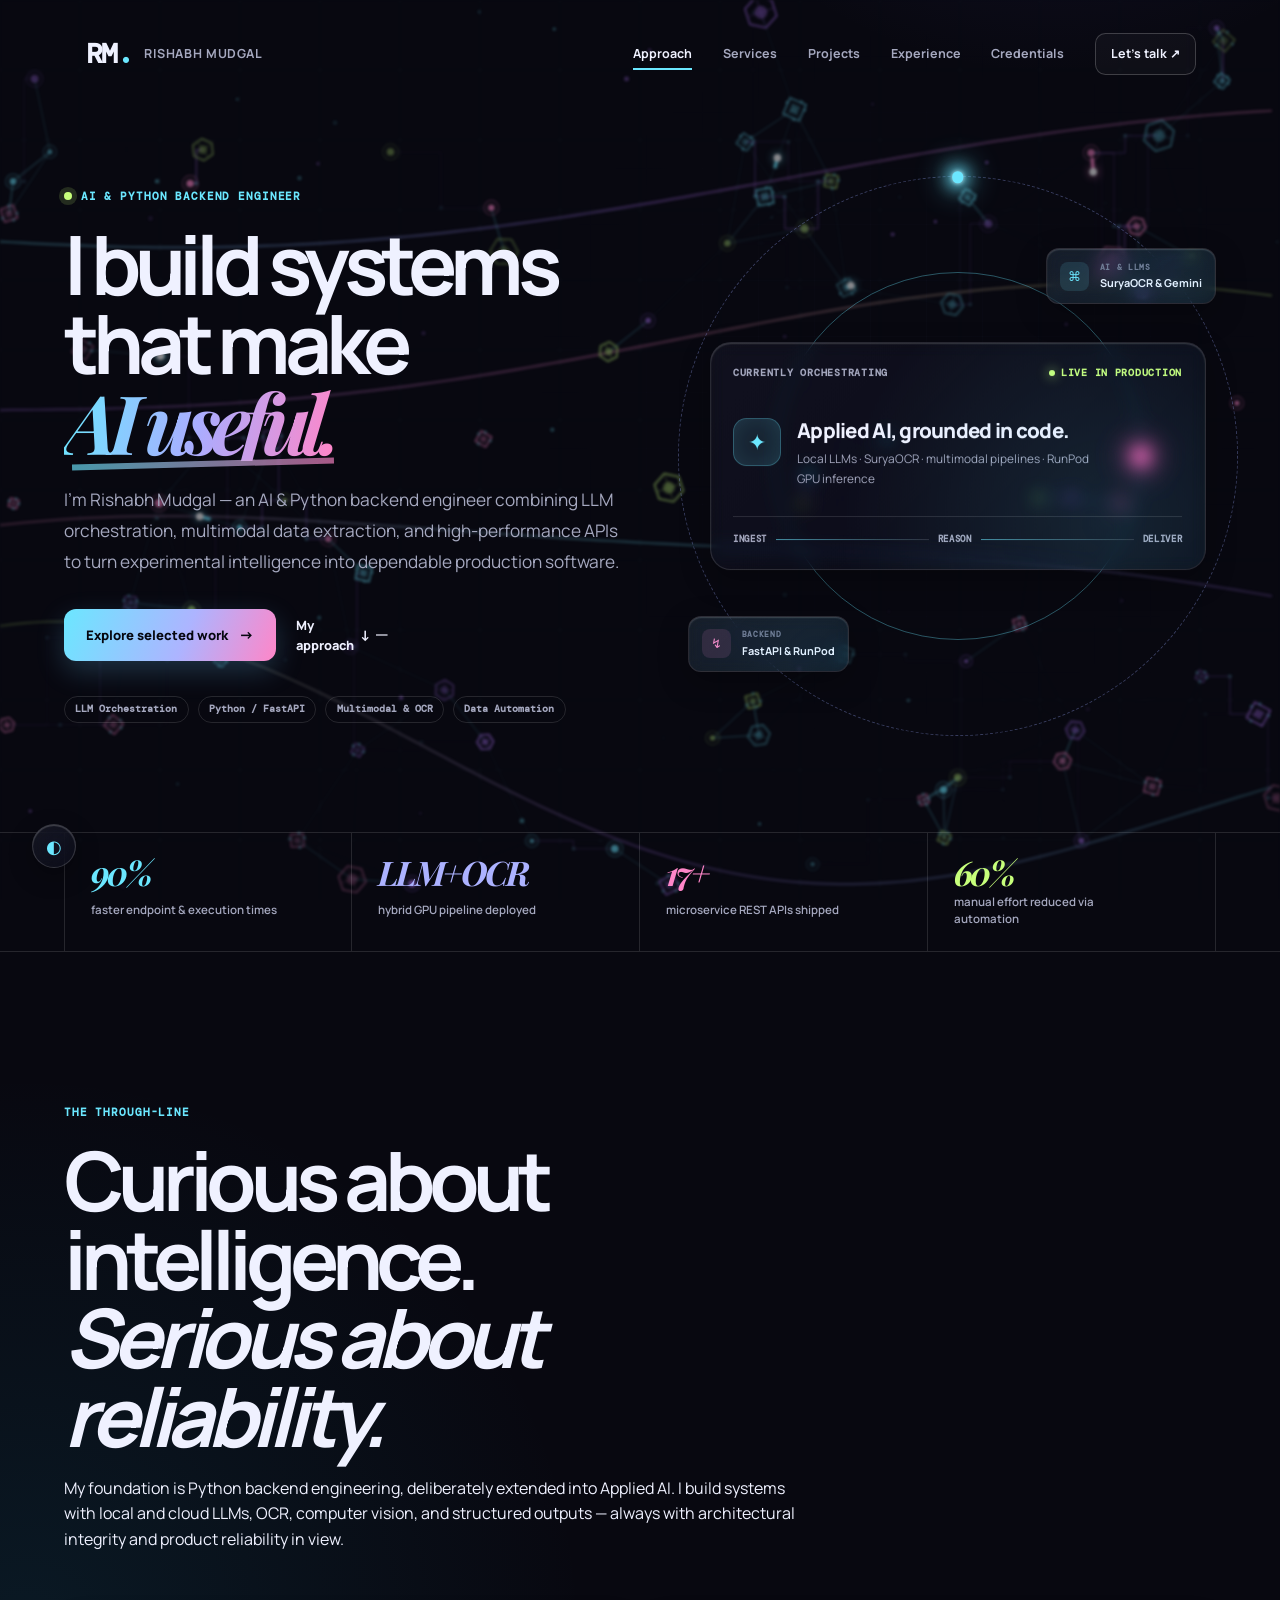
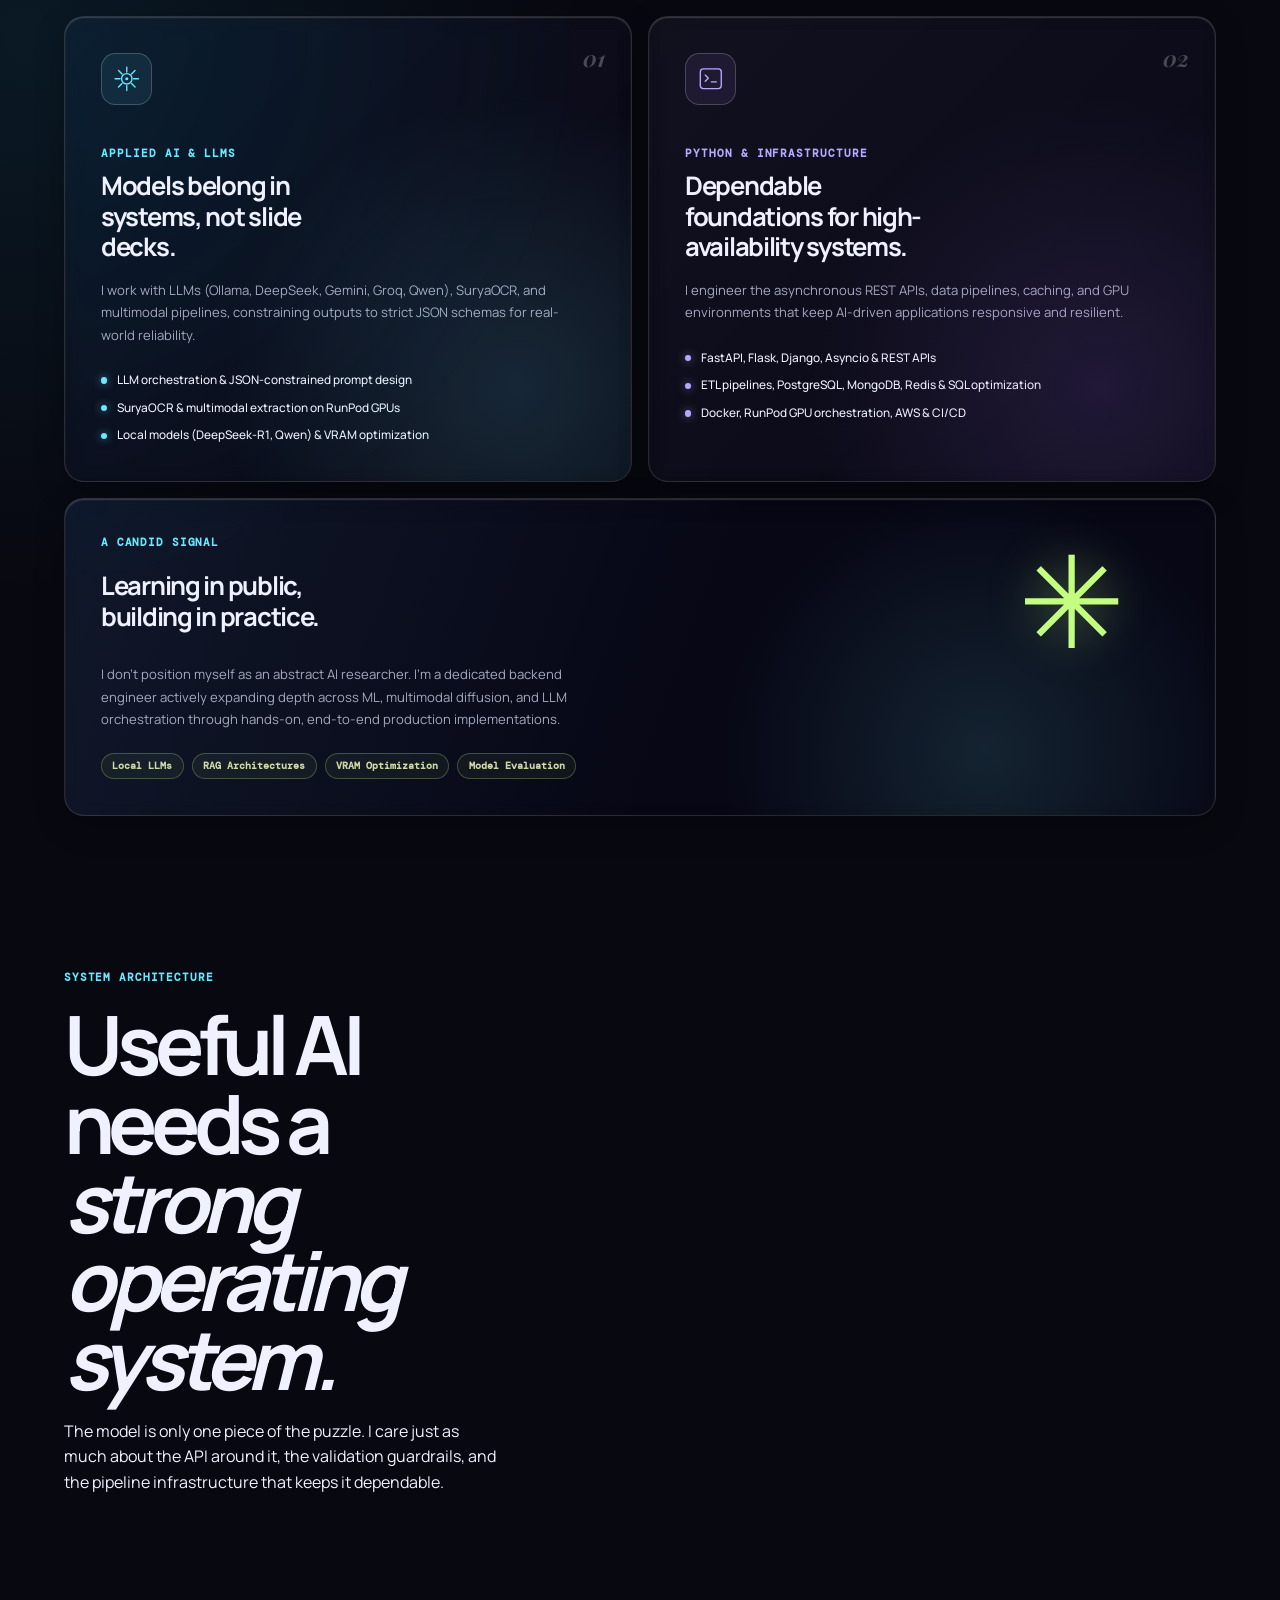
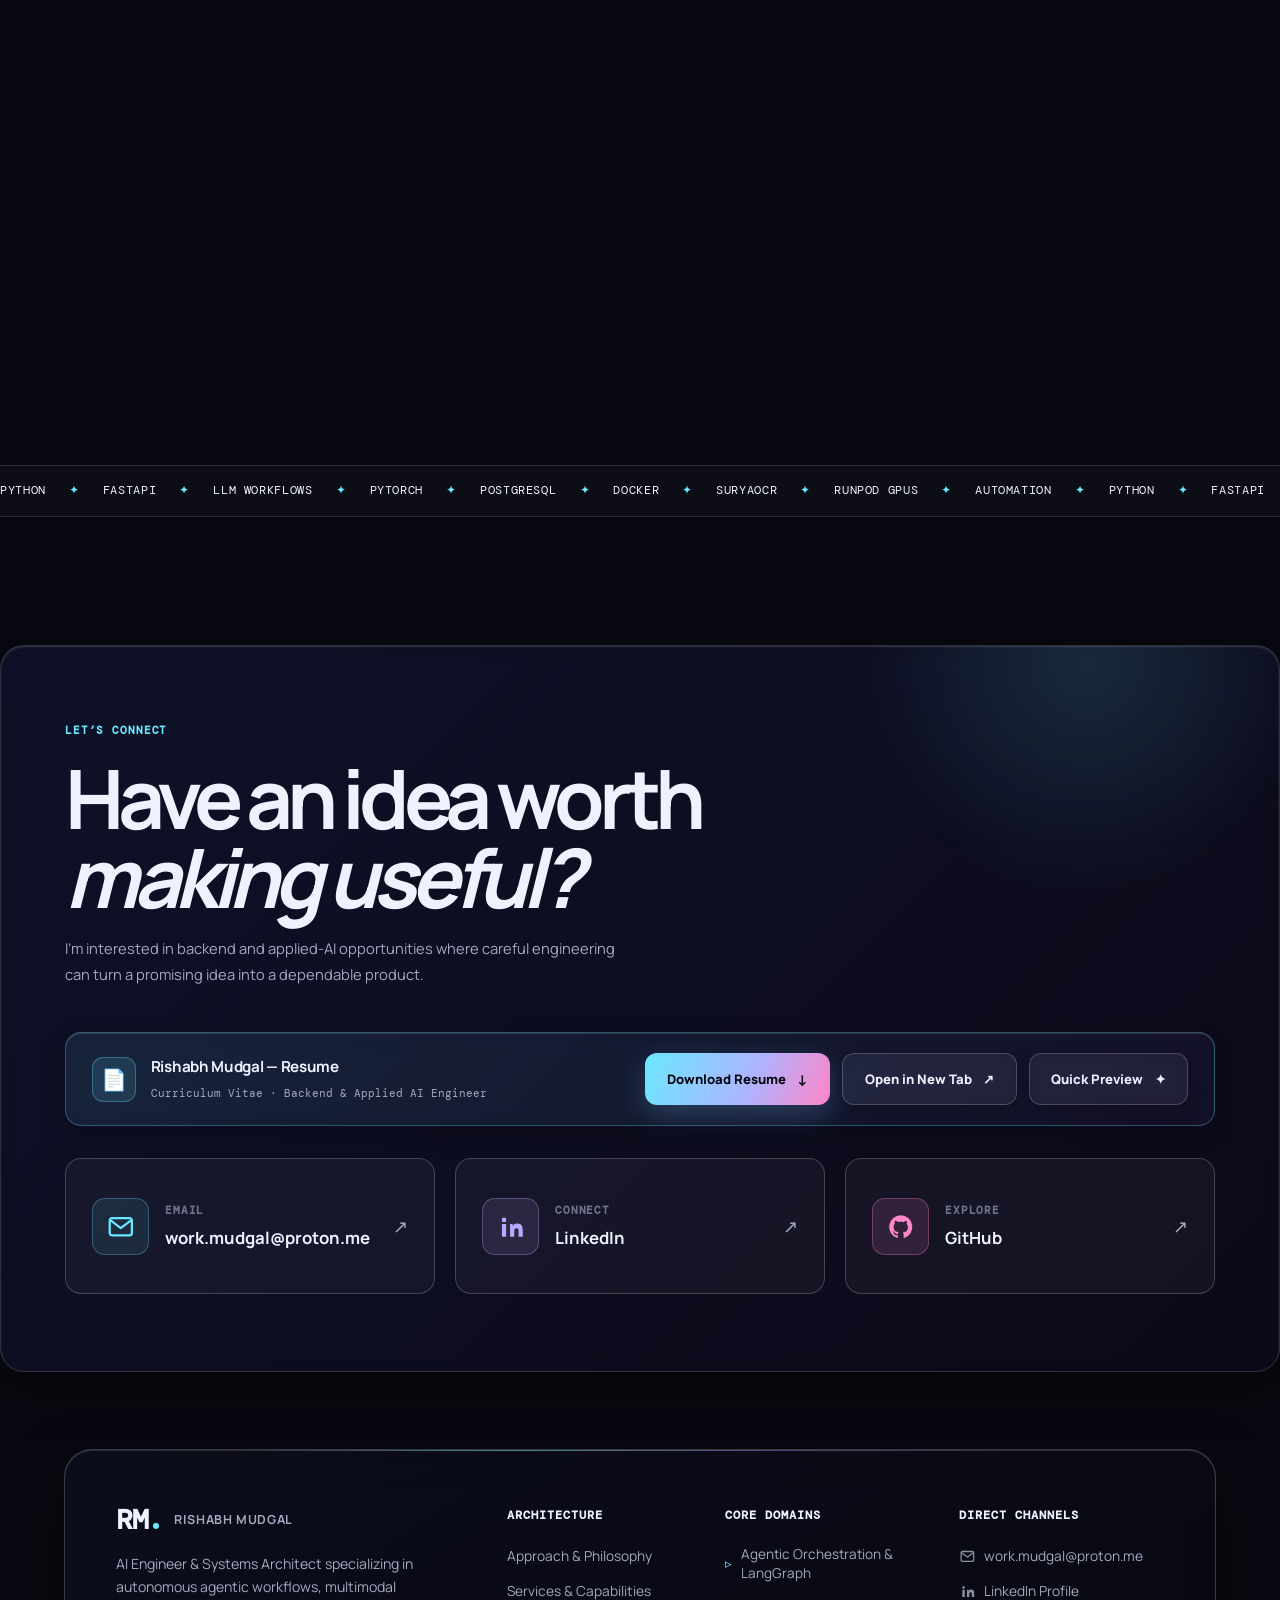
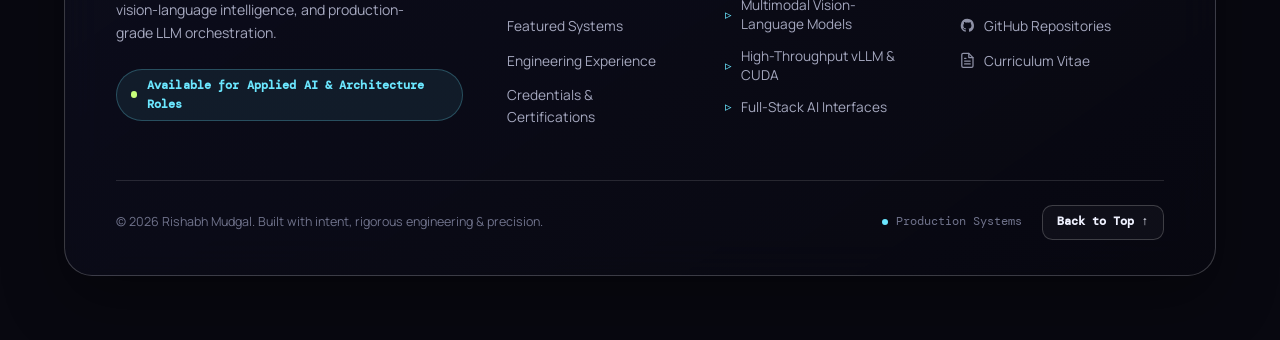
==== commit cc72dfdc: "Adding remaining files." ====
--- a/index.html
+++ b/index.html
@@ -3,21 +3,50 @@
   <head>
     <meta charset="UTF-8">
     <meta name="viewport" content="width=device-width, initial-scale=1.0">
-    <meta name="description" content="Rishabh Mudgal is a Python backend engineer building practical AI, automation, and data systems.">
+    <meta name="description" content="Rishabh Mudgal — AI &amp; Python Backend Engineer specializing in LLM orchestration, multimodal pipelines, and high-performance backend systems.">
     <meta name="theme-color" content="#090914">
     <link rel="icon" href="favicon.svg" type="image/svg+xml">
     <link rel="preconnect" href="https://fonts.googleapis.com">
     <link rel="preconnect" href="https://fonts.gstatic.com" crossorigin>
-    <link href="https://fonts.googleapis.com/css2?family=DM+Mono:wght@400;500&family=Manrope:wght@400;500;600;700;800&family=Playfair+Display:ital,wght@0,600;0,700;1,600;1,700&display=swap" rel="stylesheet">
+    <link href="https://fonts.googleapis.com/css2?family=DM+Mono:wght@400;500;600&family=Manrope:wght@400;500;600;700;800&family=Playfair+Display:ital,wght@0,600;0,700;1,600;1,700&display=swap" rel="stylesheet">
     <link rel="stylesheet" href="styles.css">
-    <title>Rishabh Mudgal — Python × Applied AI</title>
+    <title>Rishabh Mudgal — AI &amp; Python Backend Engineer</title>
   </head>
   <body>
     <a class="skip-link" href="#main-content">Skip to content</a>
-    <div class="page-noise" aria-hidden="true"></div>
+    <!-- Interactive Generative Circuit & Wave Canvas -->
+    <canvas id="ambient-canvas" class="ambient-canvas" aria-hidden="true"></canvas>
+
+
+
     <div class="ambient ambient--one" aria-hidden="true"></div>
     <div class="ambient ambient--two" aria-hidden="true"></div>
     <div class="cursor-glow" aria-hidden="true"></div>
+
+    <!-- Minimalist Floating Controls -->
+    <button class="theme-toggle-float" type="button" aria-label="Switch theme" aria-pressed="false" data-theme-toggle>
+      <span class="theme-toggle-float__icon">
+        <span class="theme-toggle-float__sun" aria-hidden="true">☀</span>
+        <span class="theme-toggle-float__moon" aria-hidden="true">◐</span>
+      </span>
+    </button>
+
+    <button class="back-to-top" type="button" aria-label="Scroll back to top" data-back-to-top>
+      <svg viewBox="0 0 24 24" fill="none" stroke="currentColor" stroke-width="2.5" stroke-linecap="round" stroke-linejoin="round">
+        <path d="m18 15-6-6-6 6"/>
+      </svg>
+    </button>
+
+    <!-- Project & Resume Quick Preview Modal -->
+    <div class="project-modal" data-project-modal aria-hidden="true" role="dialog" aria-modal="true">
+      <div class="project-modal__backdrop" data-modal-backdrop></div>
+      <div class="project-modal__dialog">
+        <button class="project-modal__close" type="button" aria-label="Close modal" data-modal-close>✕</button>
+        <div data-modal-body>
+          <!-- Dynamically populated via script.js -->
+        </div>
+      </div>
+    </div>
 
     <header class="site-header" data-header>
       <a class="brand" href="index.html" aria-label="Rishabh Mudgal — Approach">
@@ -26,15 +55,12 @@
       </a>
       <nav class="site-nav" id="site-navigation" aria-label="Primary navigation" data-navigation>
         <a class="is-active" href="index.html">Approach</a>
+        <a href="services.html">Services</a>
         <a href="projects.html">Projects</a>
         <a href="experience.html">Experience</a>
-        <a href="education.html">Education</a>
+        <a href="education.html">Credentials</a>
         <a href="#contact" class="nav-contact">Let’s talk <span aria-hidden="true">↗</span></a>
       </nav>
-      <button class="theme-toggle" type="button" aria-label="Switch to light theme" aria-pressed="false" data-theme-toggle>
-        <span class="theme-toggle__sun" aria-hidden="true">☀</span>
-        <span class="theme-toggle__moon" aria-hidden="true">◐</span>
-      </button>
       <button class="menu-toggle" type="button" aria-label="Open navigation menu" aria-controls="site-navigation" aria-expanded="false" data-menu-toggle>
         <span></span><span></span>
       </button>
@@ -44,69 +70,72 @@
       <section class="hero section-shell" id="top">
         <div class="hero__grid" aria-hidden="true"></div>
         <div class="hero__copy" data-reveal>
-          <p class="eyebrow"><span class="status-dot" aria-hidden="true"></span>Backend engineer, exploring AI with intent</p>
+          <p class="eyebrow"><span class="status-dot" aria-hidden="true"></span>AI &amp; Python Backend Engineer</p>
           <h1>I build systems that make <span class="hero__accent">AI useful.</span></h1>
           <p class="hero__lede">
-            I’m Rishabh Mudgal — a Python backend engineer using practical AI,
-            automation, and thoughtful architecture to turn messy processes into
-            reliable products.
+            I’m Rishabh Mudgal — an AI &amp; Python backend engineer combining
+            LLM orchestration, multimodal data extraction, and high-performance
+            APIs to turn experimental intelligence into dependable production software.
           </p>
           <div class="hero__actions">
             <a class="button button--primary" href="projects.html">Explore selected work <span aria-hidden="true">→</span></a>
             <a class="text-link" href="#approach">My approach <span aria-hidden="true">↓</span></a>
           </div>
           <ul class="hero__chips">
-            <li>Python systems</li>
-            <li>LLM workflows</li>
-            <li>Data automation</li>
+            <li>LLM Orchestration</li>
+            <li>Python / FastAPI</li>
+            <li>Multimodal &amp; OCR</li>
+            <li>Data Automation</li>
           </ul>
         </div>
 
         <div class="hero-visual" data-reveal data-reveal-delay="180">
-          <div class="orbit orbit--outer" aria-hidden="true"></div>
-          <div class="orbit orbit--inner" aria-hidden="true"></div>
-          <div class="orbit-dot orbit-dot--one" aria-hidden="true"></div>
-          <div class="orbit-dot orbit-dot--two" aria-hidden="true"></div>
+          <div class="orbit orbit--outer" aria-hidden="true">
+            <div class="orbit-dot orbit-dot--one"></div>
+          </div>
+          <div class="orbit orbit--inner" aria-hidden="true">
+            <div class="orbit-dot orbit-dot--two"></div>
+          </div>
           <div class="signal-card glass-card">
             <div class="signal-card__topline">
-              <span class="signal-card__label">CURRENTLY BUILDING</span>
-              <span class="live-indicator"><i></i> live practice</span>
+              <span class="signal-card__label">CURRENTLY ORCHESTRATING</span>
+              <span class="live-indicator"><i></i> live in production</span>
             </div>
             <div class="signal-card__core">
               <span class="signal-card__glyph" aria-hidden="true">✦</span>
               <div>
                 <p class="signal-card__title">Applied AI, grounded in code.</p>
-                <p class="signal-card__caption">Local LLMs · OCR · multimodal pipelines · backend automation</p>
+                <p class="signal-card__caption">Local LLMs · SuryaOCR · multimodal pipelines · RunPod GPU inference</p>
               </div>
             </div>
-            <div class="signal-card__meter"><span>build</span><i></i><span>test</span><i></i><span>refine</span></div>
+            <div class="signal-card__meter"><span>ingest</span><i></i><span>reason</span><i></i><span>deliver</span></div>
           </div>
           <div class="floating-card floating-card--api glass-card">
             <span class="floating-card__icon floating-card__icon--blue" aria-hidden="true">⌘</span>
-            <div><span>BACKEND</span><strong>Fast APIs</strong></div>
+            <div><span>AI &amp; LLMS</span><strong>SuryaOCR &amp; Gemini</strong></div>
           </div>
           <div class="floating-card floating-card--data glass-card">
             <span class="floating-card__icon floating-card__icon--pink" aria-hidden="true">↯</span>
-            <div><span>AUTOMATION</span><strong>Data in motion</strong></div>
+            <div><span>BACKEND</span><strong>FastAPI &amp; RunPod</strong></div>
           </div>
         </div>
       </section>
 
       <section class="proof-strip section-shell" aria-label="Career highlights" data-reveal>
         <article class="proof-card"><strong>90%</strong><span>faster endpoint &amp; execution times</span></article>
-        <article class="proof-card"><strong>75K+</strong><span>recruitment-market rows ingested</span></article>
+        <article class="proof-card"><strong>LLM+OCR</strong><span>hybrid GPU pipeline deployed</span></article>
         <article class="proof-card"><strong>17+</strong><span>microservice REST APIs shipped</span></article>
-        <article class="proof-card"><strong>60%</strong><span>manual effort reduced through automation</span></article>
+        <article class="proof-card"><strong>60%</strong><span>manual effort reduced via automation</span></article>
       </section>
 
       <section class="section-shell section" id="approach">
         <div class="section-heading" data-reveal>
-          <p class="eyebrow">01 — The through-line</p>
+          <p class="eyebrow">The Through-Line</p>
           <h2>Curious about intelligence.<br><em>Serious about reliability.</em></h2>
           <p>
-            My foundation is backend engineering. I’m extending it into applied AI
-            by building with models, data, and safeguards — always with the
-            product experience in view.
+            My foundation is Python backend engineering, deliberately extended into Applied AI.
+            I build systems with local and cloud LLMs, OCR, computer vision, and structured outputs —
+            always with architectural integrity and product reliability in view.
           </p>
         </div>
 
@@ -120,13 +149,13 @@
                 <circle cx="24" cy="24" r="2.5" fill="currentColor"/>
               </svg>
             </div>
-            <p class="focus-card__kicker">Applied AI</p>
+            <p class="focus-card__kicker">Applied AI &amp; LLMs</p>
             <h3>Models belong in systems, not slide decks.</h3>
-            <p>I work with LLMs, OCR, vision pipelines, and structured outputs to make real workflows more useful — from extraction to automation.</p>
+            <p>I work with LLMs (Ollama, DeepSeek, Gemini, Groq, Qwen), SuryaOCR, and multimodal pipelines, constraining outputs to strict JSON schemas for real-world reliability.</p>
             <ul>
-              <li>LLM orchestration &amp; prompt design</li>
-              <li>OCR and multimodal extraction</li>
-              <li>Local-model and GPU-aware workflows</li>
+              <li>LLM orchestration &amp; JSON-constrained prompt design</li>
+              <li>SuryaOCR &amp; multimodal extraction on RunPod GPUs</li>
+              <li>Local models (DeepSeek-R1, Qwen) &amp; VRAM optimization</li>
             </ul>
           </article>
 
@@ -138,61 +167,103 @@
                 <path d="m15 18 5 5-5 5M25 29h8" stroke="currentColor" stroke-width="2.2" stroke-linecap="round" stroke-linejoin="round"/>
               </svg>
             </div>
-            <p class="focus-card__kicker">Python engineering</p>
-            <h3>Dependable foundations for ambitious ideas.</h3>
-            <p>I build the services, APIs, data pipelines, and automation that give AI-enabled products a dependable place to run.</p>
+            <p class="focus-card__kicker">Python &amp; Infrastructure</p>
+            <h3>Dependable foundations for high-availability systems.</h3>
+            <p>I engineer the asynchronous REST APIs, data pipelines, caching, and GPU environments that keep AI-driven applications responsive and resilient.</p>
             <ul>
-              <li>FastAPI, Flask, Django &amp; REST APIs</li>
-              <li>ETL, scraping, databases &amp; caching</li>
-              <li>Docker, AWS, Linux &amp; CI/CD</li>
+              <li>FastAPI, Flask, Django, Asyncio &amp; REST APIs</li>
+              <li>ETL pipelines, PostgreSQL, MongoDB, Redis &amp; SQL optimization</li>
+              <li>Docker, RunPod GPU orchestration, AWS &amp; CI/CD</li>
             </ul>
           </article>
 
           <aside class="learning-card glass-card" data-reveal data-reveal-delay="180">
             <div class="learning-card__spark" aria-hidden="true">✳</div>
-            <p class="eyebrow">A candid signal</p>
+            <p class="eyebrow">A Candid Signal</p>
             <h3>Learning in public, building in practice.</h3>
-            <p>I don’t position myself as an AI researcher. I’m a backend engineer deliberately growing depth in ML and generative AI through hands-on, end-to-end work.</p>
-            <div class="learning-card__topics"><span>Model evaluation</span><span>ML foundations</span><span>Efficient inference</span></div>
+            <p>I don’t position myself as an abstract AI researcher. I’m a dedicated backend engineer actively expanding depth across ML, multimodal diffusion, and LLM orchestration through hands-on, end-to-end production implementations.</p>
+            <div class="learning-card__topics"><span>Local LLMs</span><span>RAG Architectures</span><span>VRAM Optimization</span><span>Model Evaluation</span></div>
           </aside>
         </div>
       </section>
 
       <section class="section-shell section systems" id="stack">
         <div class="systems__intro" data-reveal>
-          <p class="eyebrow">02 — How I think</p>
+          <p class="eyebrow">System Architecture</p>
           <h2>Useful AI needs a<br><em>strong operating system.</em></h2>
-          <p>The model is only one part. I care just as much about the API around it, the data moving through it, and the monitoring that keeps it dependable.</p>
+          <p>The model is only one piece of the puzzle. I care just as much about the API around it, the validation guardrails, and the pipeline infrastructure that keeps it dependable.</p>
         </div>
         <div class="system-board glass-card" data-reveal data-reveal-delay="100">
-          <div class="system-board__top"><span><i></i> system architecture</span><span>v1.0 / practice-led</span></div>
+          <div class="system-board__top"><span><i></i> system architecture</span><span>v2.0 / production-grade</span></div>
           <div class="system-flow">
-            <div class="flow-node flow-node--input"><span class="flow-node__icon">01</span><strong>Unstructured<br>input</strong><small>docs · web · email</small></div>
+            <div class="flow-node flow-node--input"><span class="flow-node__icon">01</span><strong>Unstructured<br>input</strong><small>PDFs · web · legal data</small></div>
             <div class="flow-line"><i></i></div>
-            <div class="flow-node flow-node--process"><span class="flow-node__icon">02</span><strong>Python<br>pipeline</strong><small>parse · validate · route</small></div>
+            <div class="flow-node flow-node--process"><span class="flow-node__icon">02</span><strong>Python<br>pipeline</strong><small>FastAPI · ETL · validation</small></div>
             <div class="flow-line"><i></i></div>
-            <div class="flow-node flow-node--ai"><span class="flow-node__icon">03</span><strong>AI<br>layer</strong><small>LLM · OCR · vision</small></div>
+            <div class="flow-node flow-node--ai"><span class="flow-node__icon">03</span><strong>AI<br>layer</strong><small>SuryaOCR · LLM · Vision</small></div>
             <div class="flow-line"><i></i></div>
-            <div class="flow-node flow-node--outcome"><span class="flow-node__icon">04</span><strong>Useful<br>outcome</strong><small>API · report · action</small></div>
-          </div>
-          <div class="system-board__footer"><span>Designed for: <b>clarity</b></span><span>Built with: <b>practical constraints</b></span><span>Improved through: <b>feedback</b></span></div>
+            <div class="flow-node flow-node--outcome"><span class="flow-node__icon">04</span><strong>Useful<br>outcome</strong><small>Clean API · structured JSON</small></div>
+          </div>
+          <div class="system-board__footer"><span>Designed for: <b>reliability</b></span><span>Built with: <b>practical constraints</b></span><span>Improved through: <b>metrics</b></span></div>
+        </div>
+      </section>
+
+      <!-- Freelance & Consulting Teaser Banner -->
+      <section class="section-shell section" style="padding-top: 1.5rem; padding-bottom: 2rem;">
+        <div class="service-cta glass-card" data-reveal>
+          <div class="service-cta__glow" aria-hidden="true"></div>
+          <div class="service-cta__content">
+            <div class="service-cta__info">
+              <span class="service-cta__label"><span class="status-dot" aria-hidden="true"></span>AVAILABLE FOR FREELANCE &amp; CONSULTING</span>
+              <h3>Need high-reliability AI or backends built?<br><em>Explore tailored engineering services.</em></h3>
+              <p>
+                From local LLM pipelines and real-time full-stack web applications to automated web scrapers and scalable Python microservices.
+              </p>
+            </div>
+            <div class="service-cta__actions">
+              <a class="button button--primary" href="services.html">
+                Explore Freelance Services <span>→</span>
+              </a>
+              <a class="button button--secondary" href="mailto:work.mudgal@proton.me?subject=Freelance%20Project%20Inquiry%20-%20Rishabh%20Mudgal">
+                Hire Me / Request Quote <span>↗</span>
+              </a>
+            </div>
+          </div>
         </div>
       </section>
     </main>
 
     <section class="skill-ticker" aria-label="Tools and technologies">
       <div class="skill-ticker__track">
-        <span>Python</span><i>✦</i><span>FastAPI</span><i>✦</i><span>LLM Workflows</span><i>✦</i><span>PyTorch</span><i>✦</i><span>PostgreSQL</span><i>✦</i><span>Docker</span><i>✦</i><span>OCR Systems</span><i>✦</i><span>Automation</span><i>✦</i><span>Python</span><i>✦</i><span>FastAPI</span><i>✦</i><span>LLM Workflows</span><i>✦</i><span>PyTorch</span><i>✦</i><span>PostgreSQL</span><i>✦</i><span>Docker</span><i>✦</i><span>OCR Systems</span><i>✦</i><span>Automation</span><i>✦</i>
+        <span>Python</span><i>✦</i><span>FastAPI</span><i>✦</i><span>LLM Workflows</span><i>✦</i><span>PyTorch</span><i>✦</i><span>PostgreSQL</span><i>✦</i><span>Docker</span><i>✦</i><span>SuryaOCR</span><i>✦</i><span>RunPod GPUs</span><i>✦</i><span>Automation</span><i>✦</i><span>Python</span><i>✦</i><span>FastAPI</span><i>✦</i><span>LLM Workflows</span><i>✦</i><span>PyTorch</span><i>✦</i><span>PostgreSQL</span><i>✦</i><span>Docker</span><i>✦</i><span>SuryaOCR</span><i>✦</i><span>RunPod GPUs</span><i>✦</i><span>Automation</span><i>✦</i>
       </div>
     </section>
 
+    <!-- Contact Section with Resume Action Box -->
     <section class="section-shell contact contact--expanded" id="contact">
       <div class="contact__glow" aria-hidden="true"></div>
       <div class="contact__content" data-reveal>
-        <p class="eyebrow">Let’s make contact</p>
+        <p class="eyebrow">Let’s Connect</p>
         <h2>Have an idea worth<br><em>making useful?</em></h2>
         <p>I’m interested in backend and applied-AI opportunities where careful engineering can turn a promising idea into a dependable product.</p>
       </div>
+
+      <!-- Resume Action Box -->
+      <div class="resume-action-box" data-reveal>
+        <div class="resume-action-box__info">
+          <div class="resume-action-box__icon" aria-hidden="true">📄</div>
+          <div class="resume-action-box__text">
+            <strong>Rishabh Mudgal — Resume</strong>
+            <span>Curriculum Vitae · Backend &amp; Applied AI Engineer</span>
+          </div>
+        </div>
+        <div class="resume-action-box__btns">
+          <a class="button button--primary" href="media/resume.pdf" download>Download Resume <span>↓</span></a>
+          <a class="button button--secondary" href="media/resume.pdf" target="_blank">Open in New Tab <span>↗</span></a>
+          <button class="button button--secondary" type="button" data-resume-preview>Quick Preview <span>✦</span></button>
+        </div>
+      </div>
+
       <div class="contact__channels" data-reveal data-reveal-delay="100">
         <a class="contact-channel" href="mailto:work.mudgal@proton.me">
           <span class="contact-channel__icon" aria-hidden="true"><svg viewBox="0 0 24 24" fill="none"><rect x="3" y="5" width="18" height="14" rx="2" stroke="currentColor" stroke-width="1.8"/><path d="m4 7 8 6 8-6" stroke="currentColor" stroke-width="1.8" stroke-linecap="round" stroke-linejoin="round"/></svg></span>
@@ -209,11 +280,92 @@
       </div>
     </section>
 
-    <footer class="site-footer section-shell">
-      <a class="brand" href="#top" aria-label="Back to the top"><span class="brand__mark">RM<span>.</span></span></a>
-      <p>Crafted with curiosity, code, and a practical point of view.</p>
-      <p>© <span data-year></span> Rishabh Mudgal</p>
+    <footer class="site-footer section-shell" role="contentinfo">
+      <div class="footer-card" data-reveal>
+        <div class="footer-main">
+          <!-- Brand & Role Summary -->
+          <div class="footer-brand-col">
+            <a class="brand brand--footer" href="#top" aria-label="Rishabh Mudgal — Back to Top">
+              <span class="brand__mark">RM<span>.</span></span>
+              <span class="brand__label">Rishabh Mudgal</span>
+            </a>
+            <p class="footer-bio">
+              AI Engineer &amp; Systems Architect specializing in autonomous agentic workflows, multimodal vision-language intelligence, and production-grade LLM orchestration.
+            </p>
+            <div class="footer-status-pill">
+              <span class="status-pulse-dot" aria-hidden="true"></span>
+              <span>Available for Applied AI &amp; Architecture Roles</span>
+            </div>
+          </div>
+
+          <!-- Navigation / Systems -->
+          <div class="footer-nav-col">
+            <h4 class="footer-heading">Architecture</h4>
+            <nav class="footer-links" aria-label="Site Navigation">
+              <a href="index.html">Approach &amp; Philosophy</a>
+              <a href="services.html">Services &amp; Capabilities</a>
+              <a href="projects.html">Featured Systems</a>
+              <a href="experience.html">Engineering Experience</a>
+              <a href="education.html">Credentials &amp; Certifications</a>
+            </nav>
+          </div>
+
+          <!-- Core Domains -->
+          <div class="footer-nav-col">
+            <h4 class="footer-heading">Core Domains</h4>
+            <ul class="footer-stack-list">
+              <li><span>Agentic Orchestration &amp; LangGraph</span></li>
+              <li><span>Multimodal Vision-Language Models</span></li>
+              <li><span>High-Throughput vLLM &amp; CUDA</span></li>
+              <li><span>Full-Stack AI Interfaces</span></li>
+            </ul>
+          </div>
+
+          <!-- Direct Channels -->
+          <div class="footer-nav-col">
+            <h4 class="footer-heading">Direct Channels</h4>
+            <nav class="footer-links" aria-label="Direct Contact Links">
+              <a href="mailto:work.mudgal@proton.me" class="footer-link-highlight">
+                <svg class="footer-link-icon" viewBox="0 0 24 24" fill="none" stroke="currentColor" stroke-width="1.8" stroke-linecap="round" stroke-linejoin="round" aria-hidden="true"><rect x="3" y="5" width="18" height="14" rx="2"/><path d="m4 7 8 6 8-6"/></svg>
+                <span>work.mudgal@proton.me</span>
+                <span class="footer-arrow" aria-hidden="true">↗</span>
+              </a>
+              <a href="https://linkedin.com/in/mr-mudgal" target="_blank" rel="noreferrer">
+                <svg class="footer-link-icon" viewBox="0 0 24 24" fill="currentColor" aria-hidden="true"><path d="M6.5 8.3A1.9 1.9 0 1 0 6.5 4.5a1.9 1.9 0 0 0 0 3.8ZM4.8 9.8h3.4V20H4.8V9.8Zm5.5 0h3.2v1.4h.1c.5-.9 1.7-1.8 3.6-1.8 3.8 0 4.5 2.4 4.5 5.6v5h-3.4v-4.4c0-1.1 0-2.5-1.6-2.5s-1.9 1.2-1.9 2.4V20h-3.4V9.8Z"/></svg>
+                <span>LinkedIn Profile</span>
+                <span class="footer-arrow" aria-hidden="true">↗</span>
+              </a>
+              <a href="https://github.com/mr-mudgal" target="_blank" rel="noreferrer">
+                <svg class="footer-link-icon" viewBox="0 0 24 24" fill="currentColor" aria-hidden="true"><path d="M12 2.6a9.5 9.5 0 0 0-3 18.5c.5.1.6-.2.6-.5v-1.9c-2.5.5-3-1.1-3-1.1-.4-1-.9-1.3-.9-1.3-.8-.5.1-.5.1-.5.9.1 1.4 1 1.4 1 .8 1.4 2 1 2.5.8.1-.6.3-1 .6-1.2-2-.2-4.1-1-4.1-4.4 0-1 .4-1.8 1-2.4-.1-.2-.4-1.1.1-2.4 0 0 .8-.3 2.5.9A8.6 8.6 0 0 1 12 8c.8 0 1.5.1 2.2.3 1.7-1.2 2.5-.9 2.5-.9.5 1.3.2 2.2.1 2.4.6.7 1 1.5 1 2.4 0 3.4-2.1 4.2-4.1 4.4.3.3.6.8.6 1.6v2.4c0 .2.2.6.6.5A9.5 9.5 0 0 0 12 2.6Z"/></svg>
+                <span>GitHub Repositories</span>
+                <span class="footer-arrow" aria-hidden="true">↗</span>
+              </a>
+              <a href="media/resume.pdf" target="_blank" rel="noreferrer">
+                <svg class="footer-link-icon" viewBox="0 0 24 24" fill="none" stroke="currentColor" stroke-width="1.8" stroke-linecap="round" stroke-linejoin="round" aria-hidden="true"><path d="M14 2H6a2 2 0 0 0-2 2v16a2 2 0 0 0 2 2h12a2 2 0 0 0 2-2V8z"/><polyline points="14 2 14 8 20 8"/><line x1="16" y1="13" x2="8" y2="13"/><line x1="16" y1="17" x2="8" y2="17"/><polyline points="10 9 9 9 8 9"/></svg>
+                <span>Curriculum Vitae</span>
+                <span class="footer-arrow" aria-hidden="true">↗</span>
+              </a>
+            </nav>
+          </div>
+        </div>
+
+        <!-- Sub-Footer / Meta -->
+        <div class="footer-bottom">
+          <div class="footer-bottom__copy">
+            <p>© <span data-year></span> Rishabh Mudgal. Built with intent, rigorous engineering &amp; precision.</p>
+          </div>
+          <div class="footer-bottom__meta">
+            <span class="footer-badge"><span class="badge-dot" aria-hidden="true"></span> Production Systems</span>
+            <a href="#top" class="footer-back-to-top" aria-label="Back to top">
+              <span>Back to Top</span>
+              <span class="footer-back-arrow" aria-hidden="true">↑</span>
+            </a>
+          </div>
+        </div>
+      </div>
     </footer>
+    <script src="data/projects-data.js"></script>
+    <script src="data/certificates-data.js"></script>
     <script src="script.js" defer></script>
   </body>
 </html>
--- a/styles.css
+++ b/styles.css
@@ -4,8 +4,8 @@
   --dim: #70738c;
   --canvas: #080810;
   --canvas-soft: #0e0e1a;
-  --glass: rgba(21, 21, 38, 0.45);
-  --glass-strong: rgba(25, 25, 44, 0.65);
+  --glass: rgba(12, 13, 26, 0.15);
+  --glass-strong: rgba(16, 18, 34, 0.35);
   --line: rgba(255, 255, 255, 0.12);
   --line-strong: rgba(255, 255, 255, 0.2);
   --cyan: #6be7ff;
@@ -21,23 +21,32 @@
 }
 
 html[data-theme="light"] {
-  --ink: #151728;
-  --muted: #596078;
-  --dim: #7f869d;
-  --canvas: #f5f6ff;
-  --canvas-soft: #ebedf9;
-  --glass: rgba(255, 255, 255, 0.45);
-  --glass-strong: rgba(255, 255, 255, 0.65);
-  --line: rgba(24, 29, 57, 0.13);
-  --line-strong: rgba(24, 29, 57, 0.22);
-  --cyan: #008bab;
-  --blue: #5e62d3;
-  --violet: #7d43c9;
-  --pink: #ca3b8c;
-  --lime: #638d1c;
-}
-
-* { box-sizing: border-box; }
+  --ink: #0a0d1a;
+  --muted: #282f45;
+  --dim: #444c66;
+  --canvas: #f4f6fc;
+  --canvas-soft: #e8ecf8;
+  --glass: rgba(255, 255, 255, 0.3);
+  --glass-strong: rgba(255, 255, 255, 0.55);
+  --line: rgba(18, 24, 56, 0.14);
+  --line-strong: rgba(18, 24, 56, 0.24);
+  --cyan: #007799;
+  --blue: #4449b8;
+  --violet: #6b2eb8;
+  --pink: #b82276;
+  --lime: #3c6607;
+}
+
+/* Global Selection Lock */
+*, *::before, *::after {
+  box-sizing: border-box;
+  -webkit-user-select: none;
+  -moz-user-select: none;
+  -ms-user-select: none;
+  user-select: none;
+  -webkit-touch-callout: none;
+}
+
 html { scroll-behavior: smooth; background: var(--canvas); }
 
 body {
@@ -47,34 +56,52 @@
   color: var(--ink);
   background:
     radial-gradient(circle at 82% -7%, rgba(96, 85, 210, 0.18), transparent 27rem),
-    radial-gradient(circle at 2% 32%, rgba(24, 149, 184, 0.1), transparent 35rem),
+    radial-gradient(circle at 2% 32%, rgba(24, 149, 184, 0.12), transparent 35rem),
     var(--canvas);
   font-family: var(--sans);
   font-size: 16px;
   line-height: 1.6;
+  transition: color 0.35s ease, background-color 0.35s ease;
 }
 
 html[data-theme="light"] body {
   background:
-    radial-gradient(circle at 82% -7%, rgba(126, 110, 255, 0.2), transparent 27rem),
-    radial-gradient(circle at 2% 32%, rgba(39, 186, 209, 0.15), transparent 35rem),
-    var(--canvas);
-}
-
-body::selection { color: #090914; background: var(--cyan); }
+    radial-gradient(circle at 82% -7%, rgba(110, 95, 255, 0.15), transparent 27rem),
+    radial-gradient(circle at 2% 32%, rgba(0, 160, 204, 0.1), transparent 35rem),
+    var(--canvas)
+}
+
 a { color: inherit; text-decoration: none; }
 :focus-visible { outline: 2px solid var(--cyan); outline-offset: 4px; }
 button { font: inherit; }
-p, h1, h2, h3 { margin-top: 0; }
+p, h1, h2, h3, h4 { margin-top: 0; }
 
 .page-noise {
-  position: fixed; z-index: 10; inset: 0; pointer-events: none; opacity: 0.028;
+  position: fixed; z-index: 10; inset: 0; pointer-events: none; opacity: 0.022;
   background-image: url("data:image/svg+xml,%3Csvg viewBox='0 0 240 240' xmlns='http://www.w3.org/2000/svg'%3E%3Cfilter id='n'%3E%3CfeTurbulence type='fractalNoise' baseFrequency='.9' numOctaves='4' stitchTiles='stitch'/%3E%3C/filter%3E%3Crect width='100%25' height='100%25' filter='url(%23n)' opacity='.8'/%3E%3C/svg%3E");
 }
 
+/* Interactive Generative AI Canvas Background */
+.ambient-canvas {
+  position: fixed;
+  inset: 0;
+  z-index: 0;
+  width: 100%;
+  height: 100%;
+  pointer-events: none;
+  opacity: 0.52;
+  filter: blur(1.6px);
+  transition: opacity 0.4s ease;
+}
+
+html[data-theme="light"] .ambient-canvas {
+  opacity: 0.42;
+  filter: blur(1.8px);
+}
+
 .ambient {
-  position: fixed; z-index: -1; width: 34rem; height: 34rem; border-radius: 999px;
-  filter: blur(80px); pointer-events: none; opacity: 0.11;
+  position: fixed; z-index: -2; width: 34rem; height: 34rem; border-radius: 999px;
+  filter: blur(75px); pointer-events: none; opacity: 0.1;
 }
 .ambient--one { top: 13rem; right: -14rem; background: var(--violet); animation: drift-one 16s ease-in-out infinite alternate; }
 .ambient--two { top: 58rem; left: -18rem; background: var(--cyan); animation: drift-two 20s ease-in-out infinite alternate; }
@@ -82,7 +109,7 @@
 .cursor-glow {
   position: fixed; z-index: -1; top: 0; left: 0; width: 32rem; height: 32rem;
   border-radius: 50%; pointer-events: none; opacity: 0; transform: translate(-50%, -50%);
-  background: radial-gradient(circle, rgba(80, 135, 255, 0.09), transparent 65%);
+  background: radial-gradient(circle, rgba(80, 135, 255, 0.1), transparent 65%);
   transition: opacity 0.35s ease;
 }
 body.has-pointer .cursor-glow { opacity: 1; }
@@ -94,75 +121,185 @@
 }
 .skip-link:focus { transform: translate(-50%, 0); }
 
+main {
+  position: relative;
+  z-index: 2;
+}
+
 .section-shell {
+  position: relative;
+  z-index: 2;
   width: min(100%, calc(var(--max-width) + (var(--page-gutter) * 2)));
   margin: 0 auto; padding-right: var(--page-gutter); padding-left: var(--page-gutter);
 }
 
-/* iOS Liquid Glass Effect applied to header */
+/* Header & Ultra-Clear Liquid Glass Navigation */
 .site-header {
   position: fixed; z-index: 50; top: 0; left: 50%; display: flex; align-items: center;
   justify-content: space-between; width: min(100% - 2rem, 1150px); min-height: 4.75rem;
-  margin-top: 1rem; padding: 0.7rem 0.85rem 0.7rem 1rem; border: 1px solid transparent;
-  border-radius: 1rem; transform: translateX(-50%);
+  margin-top: 1rem; padding: 0.7rem 1.1rem 0.7rem 1.25rem; border: 1px solid transparent;
+  border-radius: 1.25rem; transform: translateX(-50%);
   transition: background 0.3s ease, border-color 0.3s ease, box-shadow 0.3s ease, min-height 0.3s ease;
 }
 
 .site-header.is-scrolled, .site-header:has(.site-nav.is-open) {
   min-height: 4.1rem;
-  border-color: rgba(255, 255, 255, 0.15);
-  background: linear-gradient(135deg, rgba(10, 10, 19, 0.6) 0%, rgba(10, 10, 19, 0.4) 100%);
-  box-shadow: 0 8px 32px 0 rgba(0, 0, 0, 0.37);
-  -webkit-backdrop-filter: blur(40px) saturate(160%);
-  backdrop-filter: blur(40px) saturate(160%);
+  border-color: rgba(255, 255, 255, 0.14);
+  background: linear-gradient(135deg, rgba(10, 10, 22, 0.3) 0%, rgba(12, 12, 26, 0.15) 100%);
+  box-shadow: 0 14px 36px 0 rgba(0, 0, 0, 0.3), inset 0 1px 1px rgba(255, 255, 255, 0.2);
+  -webkit-backdrop-filter: blur(8px) saturate(180%);
+  backdrop-filter: blur(8px) saturate(180%);
 }
 
 html[data-theme="light"] .site-header.is-scrolled,
 html[data-theme="light"] .site-header:has(.site-nav.is-open) {
-  background: linear-gradient(135deg, rgba(248, 249, 255, 0.6) 0%, rgba(248, 249, 255, 0.4) 100%);
-  border-color: rgba(24, 29, 57, 0.15);
-  box-shadow: 0 8px 32px 0 rgba(52, 65, 120, 0.15);
-}
-
-.brand { display: inline-flex; align-items: center; gap: 0.7rem; min-width: 0; }
-.brand__mark { font-family: var(--mono); font-size: 1rem; font-weight: 500; letter-spacing: -0.11em; }
-.brand__mark span { color: var(--cyan); }
-.brand__label { color: var(--muted); font-size: 0.72rem; font-weight: 700; letter-spacing: 0.05em; text-transform: uppercase; }
-
-.site-nav { display: flex; align-items: center; gap: clamp(1rem, 2.3vw, 2rem); color: var(--muted); font-size: 0.76rem; font-weight: 700; }
+  background: linear-gradient(135deg, rgba(255, 255, 255, 0.5) 0%, rgba(240, 245, 255, 0.3) 100%);
+  border-color: rgba(18, 24, 56, 0.16);
+  box-shadow: 0 10px 28px 0 rgba(40, 50, 95, 0.08), inset 0 1px 1.5px rgba(255, 255, 255, 0.9);
+}
+
+.brand { display: inline-flex; align-items: center; gap: 0.75rem; min-width: 0; text-decoration: none; }
+.brand__mark {
+  font-family: var(--mono);
+  font-size: clamp(1.45rem, 2.5vw, 1.75rem);
+  font-weight: 800;
+  letter-spacing: -0.06em;
+  line-height: 1;
+  display: inline-block;
+  transition: transform 0.25s ease, color 0.25s ease;
+}
+.brand:hover .brand__mark {
+  transform: scale(1.05);
+}
+.brand__mark span { color: var(--cyan); transition: filter 0.25s ease; }
+.brand:hover .brand__mark span { filter: drop-shadow(0 0 8px var(--cyan)); }
+.brand__label { color: var(--muted); font-size: 0.78rem; font-weight: 700; letter-spacing: 0.05em; text-transform: uppercase; transition: color 0.25s ease; }
+.brand:hover .brand__label { color: var(--ink); }
+
+/* Right Aligned Navigation Tabs */
+.site-nav {
+  margin-left: auto;
+  display: flex;
+  align-items: center;
+  gap: clamp(1.1rem, 2.4vw, 2.1rem);
+  color: var(--muted);
+  font-size: 0.78rem;
+  font-weight: 700;
+}
 .site-nav > a:not(.nav-contact) { position: relative; padding: 0.55rem 0; transition: color 0.25s ease; }
 .site-nav > a:not(.nav-contact)::after {
-  position: absolute; bottom: 0.2rem; left: 0; width: 0; height: 1px; content: ""; background: var(--cyan); transition: width 0.25s ease;
+  position: absolute; bottom: 0.2rem; left: 0; width: 0; height: 2px; content: ""; background: var(--cyan); transition: width 0.25s ease;
 }
 .site-nav > a:not(.nav-contact):hover, .site-nav > a:not(.nav-contact).is-active { color: var(--ink); }
 .site-nav > a:not(.nav-contact):hover::after, .site-nav > a:not(.nav-contact).is-active::after { width: 100%; }
 
 .nav-contact {
-  padding: 0.62rem 0.82rem; color: var(--ink); border: 1px solid var(--line); border-radius: 0.6rem;
-  transition: border-color 0.25s ease, background 0.25s ease, transform 0.25s ease;
-}
-.nav-contact:hover { border-color: rgba(107, 231, 255, 0.7); background: rgba(107, 231, 255, 0.09); transform: translateY(-2px); }
+  padding: 0.62rem 0.95rem; color: var(--ink); border: 1px solid var(--line-strong); border-radius: 0.65rem;
+  background: rgba(255, 255, 255, 0.03);
+  transition: border-color 0.25s ease, background 0.25s ease, transform 0.25s ease, color 0.25s ease;
+}
+.nav-contact:hover { border-color: var(--cyan); background: rgba(107, 231, 255, 0.12); color: var(--cyan); transform: translateY(-2px); }
 
 .menu-toggle {
   display: none; width: 2.5rem; height: 2.5rem; padding: 0; color: var(--ink); background: transparent;
   border: 1px solid var(--line); border-radius: 0.55rem; cursor: pointer;
 }
-.theme-toggle {
-  display: inline-grid; width: 2.5rem; height: 2.5rem; margin-left: 0.4rem; place-items: center; padding: 0;
-  color: var(--ink); border: 1px solid var(--line); border-radius: 0.55rem; background: rgba(255, 255, 255, 0.04);
-  cursor: pointer; transition: transform 0.2s ease, border-color 0.2s ease, background 0.2s ease;
-}
-.theme-toggle:hover { border-color: var(--cyan); background: rgba(107, 231, 255, 0.1); transform: translateY(-2px); }
-.theme-toggle__sun, .theme-toggle__moon { grid-area: 1 / 1; font-size: 0.95rem; line-height: 1; transition: opacity 0.2s ease, transform 0.25s ease; }
-.theme-toggle__sun { opacity: 0; transform: rotate(-40deg) scale(0.55); }
-.theme-toggle__moon { opacity: 1; transform: rotate(0deg) scale(1); }
-html[data-theme="light"] .theme-toggle__sun { opacity: 1; transform: rotate(0deg) scale(1); }
-html[data-theme="light"] .theme-toggle__moon { opacity: 0; transform: rotate(40deg) scale(0.55); }
-
 .menu-toggle span { display: block; width: 1rem; height: 1px; margin: 0.26rem auto; background: currentColor; transition: transform 0.25s ease; }
 .menu-toggle[aria-expanded="true"] span:first-child { transform: translateY(0.16rem) rotate(45deg); }
 .menu-toggle[aria-expanded="true"] span:last-child { transform: translateY(-0.16rem) rotate(-45deg); }
 
+/* Floating Controls */
+.theme-toggle-float {
+  position: fixed;
+  z-index: 85;
+  bottom: 2rem;
+  left: 2rem;
+  display: flex;
+  align-items: center;
+  justify-content: center;
+  width: 2.75rem;
+  height: 2.75rem;
+  border-radius: 50%;
+  border: 1px solid rgba(255, 255, 255, 0.16);
+  background: linear-gradient(135deg, rgba(255, 255, 255, 0.05) 0%, rgba(255, 255, 255, 0.01) 100%), rgba(12, 14, 30, 0.22);
+  box-shadow: 0 8px 24px 0 rgba(0, 0, 0, 0.3), inset 0 1px 1px rgba(255, 255, 255, 0.2);
+  -webkit-backdrop-filter: blur(8px) saturate(180%);
+  backdrop-filter: blur(8px) saturate(180%);
+  cursor: pointer;
+  color: var(--ink);
+  transition: transform 0.25s cubic-bezier(0.22, 1, 0.36, 1), border-color 0.25s ease, box-shadow 0.25s ease, background 0.25s ease, bottom 0.2s ease;
+}
+.theme-toggle-float:hover {
+  transform: translateY(-3px) scale(1.08);
+  border-color: var(--cyan);
+  background: rgba(20, 24, 48, 0.45);
+  box-shadow: 0 10px 28px 0 rgba(0, 0, 0, 0.4), 0 0 16px rgba(107, 231, 255, 0.3);
+}
+.theme-toggle-float__icon {
+  position: relative;
+  width: 1.3rem;
+  height: 1.3rem;
+  display: grid;
+  place-items: center;
+}
+.theme-toggle-float__sun, .theme-toggle-float__moon {
+  grid-area: 1 / 1;
+  font-size: 1.15rem;
+  line-height: 1;
+  transition: opacity 0.25s ease, transform 0.3s cubic-bezier(0.22, 1, 0.36, 1);
+}
+.theme-toggle-float__sun { opacity: 0; transform: rotate(-45deg) scale(0.5); color: #f5a623; }
+.theme-toggle-float__moon { opacity: 1; transform: rotate(0deg) scale(1); color: var(--cyan); }
+html[data-theme="light"] .theme-toggle-float {
+  background: rgba(255, 255, 255, 0.5);
+  border-color: rgba(18, 24, 56, 0.16);
+  box-shadow: 0 6px 18px 0 rgba(31, 38, 135, 0.08);
+}
+html[data-theme="light"] .theme-toggle-float__sun { opacity: 1; transform: rotate(0deg) scale(1); }
+html[data-theme="light"] .theme-toggle-float__moon { opacity: 0; transform: rotate(45deg) scale(0.5); }
+
+.back-to-top {
+  position: fixed;
+  z-index: 85;
+  bottom: 2rem;
+  right: 2rem;
+  width: 2.75rem;
+  height: 2.75rem;
+  border-radius: 50%;
+  border: 1px solid rgba(255, 255, 255, 0.16);
+  background: linear-gradient(135deg, rgba(255, 255, 255, 0.05) 0%, rgba(255, 255, 255, 0.01) 100%), rgba(12, 14, 30, 0.22);
+  box-shadow: 0 8px 24px 0 rgba(0, 0, 0, 0.3), inset 0 1px 1px rgba(255, 255, 255, 0.2);
+  -webkit-backdrop-filter: blur(8px) saturate(180%);
+  backdrop-filter: blur(8px) saturate(180%);
+  display: grid;
+  place-items: center;
+  color: var(--ink);
+  cursor: pointer;
+  opacity: 0;
+  visibility: hidden;
+  transform: translateY(1rem) scale(0.85);
+  transition: opacity 0.3s ease, transform 0.3s cubic-bezier(0.22, 1, 0.36, 1), visibility 0.3s ease, border-color 0.25s ease, box-shadow 0.25s ease, color 0.25s ease, bottom 0.2s ease;
+}
+.back-to-top.is-visible {
+  opacity: 1;
+  visibility: visible;
+  transform: translateY(0) scale(1);
+}
+.back-to-top:hover {
+  transform: translateY(-3px) scale(1.08);
+  border-color: var(--cyan);
+  color: var(--cyan);
+  box-shadow: 0 10px 28px 0 rgba(0, 0, 0, 0.4), 0 0 18px rgba(107, 231, 255, 0.3);
+}
+html[data-theme="light"] .back-to-top {
+  background: rgba(255, 255, 255, 0.5);
+  border-color: rgba(18, 24, 56, 0.16);
+  box-shadow: 0 6px 18px 0 rgba(31, 38, 135, 0.08);
+}
+.back-to-top svg { width: 1.25rem; height: 1.25rem; transition: transform 0.2s ease; }
+.back-to-top:hover svg { transform: translateY(-2px); }
+
+/* Hero Section */
 .hero { position: relative; display: grid; grid-template-columns: minmax(0, 1.05fr) minmax(28rem, 0.95fr); align-items: center; gap: clamp(2rem, 5vw, 6rem); min-height: min(52rem, 100vh); padding-top: 9rem; padding-bottom: 4rem; }
 .hero__grid {
   position: absolute; top: 0; right: 2%; width: min(65vw, 52rem); height: 100%; pointer-events: none; opacity: 0.18;
@@ -170,8 +307,8 @@
   background-size: 3.5rem 3.5rem; -webkit-mask-image: radial-gradient(ellipse 64% 60% at 58% 45%, black, transparent 85%); mask-image: radial-gradient(ellipse 64% 60% at 58% 45%, black, transparent 85%);
 }
 .hero__copy { position: relative; z-index: 1; }
-.eyebrow { display: flex; align-items: center; gap: 0.55rem; margin-bottom: 1.35rem; color: var(--cyan); font-family: var(--mono); font-size: 0.64rem; font-weight: 500; letter-spacing: 0.1em; line-height: 1.3; text-transform: uppercase; }
-.status-dot { width: 0.46rem; height: 0.46rem; border-radius: 50%; background: var(--lime); box-shadow: 0 0 0 0.32rem rgba(199, 255, 123, 0.12); animation: pulse-dot 2s ease-out infinite; }
+.eyebrow { display: flex; align-items: center; gap: 0.55rem; margin-bottom: 1.35rem; color: var(--cyan); font-family: var(--mono); font-size: 0.68rem; font-weight: 700; letter-spacing: 0.08em; line-height: 1.3; text-transform: uppercase; }
+.status-dot { width: 0.5rem; height: 0.5rem; border-radius: 50%; background: var(--lime); box-shadow: 0 0 0 0.32rem rgba(199, 255, 123, 0.15); animation: pulse-dot 2s ease-out infinite; }
 .hero h1, .section-heading h2, .systems h2, .contact h2 { margin-bottom: 1.25rem; font-size: clamp(3.05rem, 6.4vw, 6.15rem); font-weight: 700; letter-spacing: -0.075em; line-height: 0.96; }
 .hero h1 { max-width: 10ch; }
 .hero__accent {
@@ -183,53 +320,173 @@
 .hero__actions, .contact__actions { display: flex; flex-wrap: wrap; align-items: center; gap: 1.25rem; }
 
 .button {
-  display: inline-flex; align-items: center; justify-content: center; gap: 0.72rem; min-height: 3.25rem; padding: 0.7rem 1.12rem;
-  border-radius: 0.75rem; font-size: 0.8rem; font-weight: 800; transition: transform 0.25s ease, box-shadow 0.25s ease, background 0.25s ease;
-}
-.button--primary { color: #080810; background: linear-gradient(112deg, var(--cyan), #adb4ff 57%, var(--pink)); box-shadow: 0 10px 28px rgba(111, 202, 255, 0.19); }
-.button--primary:hover { box-shadow: 0 16px 38px rgba(111, 202, 255, 0.32); transform: translateY(-3px); }
+  display: inline-flex; align-items: center; justify-content: center; gap: 0.72rem; min-height: 3.25rem; padding: 0.75rem 1.35rem;
+  border-radius: 0.75rem; font-size: 0.82rem; font-weight: 800; transition: transform 0.25s ease, box-shadow 0.25s ease, background 0.25s ease;
+}
+.button--primary {
+  color: #060710;
+  background: linear-gradient(112deg, var(--cyan), #adb4ff 57%, var(--pink));
+  box-shadow: 0 10px 28px rgba(111, 202, 255, 0.22);
+}
+.button--primary:hover { box-shadow: 0 16px 38px rgba(111, 202, 255, 0.38); transform: translateY(-3px); }
+
+html[data-theme="light"] .button--primary {
+  color: #ffffff;
+  background: linear-gradient(112deg, #007799 0%, #4449b8 52%, #a81c6a 100%);
+  box-shadow: 0 10px 26px rgba(68, 73, 184, 0.38);
+  text-shadow: 0 1px 2px rgba(0, 0, 0, 0.35);
+}
+html[data-theme="light"] .button--primary:hover {
+  box-shadow: 0 16px 36px rgba(68, 73, 184, 0.5);
+}
+
+.button--secondary {
+  color: var(--ink);
+  background: rgba(255, 255, 255, 0.05);
+  border: 1px solid var(--line-strong);
+  box-shadow: 0 6px 18px rgba(0, 0, 0, 0.25);
+  -webkit-backdrop-filter: blur(8px);
+  backdrop-filter: blur(8px);
+}
+.button--secondary:hover {
+  border-color: var(--cyan);
+  color: var(--cyan);
+  background: rgba(107, 231, 255, 0.1);
+  transform: translateY(-2px);
+}
+
+html[data-theme="light"] .button--secondary {
+  color: #0a0d1a;
+  background: rgba(18, 24, 56, 0.06);
+  border-color: rgba(18, 24, 56, 0.25);
+  box-shadow: 0 4px 14px rgba(31, 38, 135, 0.08);
+}
+html[data-theme="light"] .button--secondary:hover {
+  background: rgba(0, 119, 153, 0.12);
+  border-color: var(--cyan);
+  color: var(--cyan);
+}
+
 .button--primary span, .text-link span, .project-link span { font-size: 1.12em; transition: transform 0.2s ease; }
 .button:hover span, .text-link:hover span, .project-link:hover span { transform: translate(0.15rem, -0.15rem); }
-.text-link, .project-link { display: inline-flex; align-items: center; gap: 0.38rem; color: var(--ink); font-size: 0.78rem; font-weight: 800; }
-.text-link::after, .project-link::after { width: 100%; height: 1px; content: ""; opacity: 0.6; background: currentColor; transform: scaleX(0.55); transform-origin: left; transition: transform 0.2s ease; }
+.text-link, .project-link { display: inline-flex; align-items: center; gap: 0.38rem; color: var(--ink); font-size: 0.8rem; font-weight: 800; }
+.text-link::after, .project-link::after { width: 100%; height: 1.5px; content: ""; opacity: 0.6; background: currentColor; transform: scaleX(0.55); transform-origin: left; transition: transform 0.2s ease; }
 .text-link:hover::after, .project-link:hover::after { transform: scaleX(1); }
+
 .hero__chips { display: flex; flex-wrap: wrap; gap: 0.55rem; margin: 2.2rem 0 0; padding: 0; list-style: none; }
-.hero__chips li, .project-card__tags span, .role__highlights span, .learning-card__topics span { padding: 0.38rem 0.58rem; color: var(--muted); border: 1px solid var(--line); border-radius: 999px; font-family: var(--mono); font-size: 0.58rem; line-height: 1.25; }
-
+.hero__chips li, .project-card__tags span, .role__highlights span, .learning-card__topics span, .credential-list span {
+  padding: 0.38rem 0.65rem; color: var(--muted); border: 1px solid var(--line); border-radius: 999px; font-family: var(--mono); font-size: 0.62rem; line-height: 1.25; font-weight: 600;
+}
+
+html[data-theme="light"] .hero__chips li,
+html[data-theme="light"] .project-card__tags span,
+html[data-theme="light"] .role__highlights span,
+html[data-theme="light"] .learning-card__topics span,
+html[data-theme="light"] .credential-list span {
+  color: #12162b;
+  border-color: rgba(18, 24, 56, 0.22);
+  background: rgba(18, 24, 56, 0.05);
+}
+
+/* Hero Visual & Locked Orbits */
 .hero-visual { position: relative; z-index: 1; min-height: 34rem; }
-.orbit { position: absolute; top: 50%; left: 50%; border: 1px solid rgba(155, 170, 255, 0.24); border-radius: 50%; transform: translate(-50%, -50%); }
-.orbit--outer { width: min(44vw, 35rem); aspect-ratio: 1; border-style: dashed; animation: spin 30s linear infinite; }
-.orbit--inner { width: min(29vw, 23rem); aspect-ratio: 1; border-color: rgba(107, 231, 255, 0.24); animation: spin-reverse 22s linear infinite; }
-.orbit-dot { position: absolute; top: 50%; left: 50%; width: 0.48rem; height: 0.48rem; border-radius: 50%; box-shadow: 0 0 1rem currentColor; }
-.orbit-dot--one { color: var(--cyan); background: currentColor; transform: translate(11rem, -11rem); animation: dot-one 8s ease-in-out infinite alternate; }
-.orbit-dot--two { color: var(--pink); background: currentColor; transform: translate(-13rem, 10rem); animation: dot-two 10s ease-in-out infinite alternate; }
-
-/* iOS Liquid Glass Effect applied to cards */
+
+.orbit {
+  position: absolute;
+  top: 50%;
+  left: 50%;
+  border-radius: 50%;
+  transform: translate(-50%, -50%);
+  pointer-events: none;
+}
+.orbit--outer {
+  width: min(44vw, 35rem);
+  aspect-ratio: 1;
+  border: 1px dashed rgba(155, 170, 255, 0.32);
+  animation: spin 16s linear infinite;
+}
+.orbit--inner {
+  width: min(29vw, 23rem);
+  aspect-ratio: 1;
+  border: 1px solid rgba(107, 231, 255, 0.35);
+  animation: spin-reverse 11s linear infinite;
+}
+
+html[data-theme="light"] .orbit--outer { border-color: rgba(68, 73, 184, 0.45); }
+html[data-theme="light"] .orbit--inner { border-color: rgba(0, 119, 153, 0.55); }
+
+.orbit-dot {
+  position: absolute;
+  width: 0.72rem;
+  height: 0.72rem;
+  border-radius: 50%;
+  transform: translate(-50%, -50%);
+}
+.orbit-dot--one {
+  top: 0%;
+  left: 50%;
+  color: var(--cyan);
+  background: var(--cyan);
+  box-shadow: 0 0 16px 4px var(--cyan), 0 0 30px 8px rgba(107, 231, 255, 0.45), 0 0 4px #ffffff;
+  animation: pulse-dot-glow 2s ease-in-out infinite alternate;
+}
+.orbit-dot--two {
+  top: 50%;
+  left: 100%;
+  color: var(--pink);
+  background: var(--pink);
+  box-shadow: 0 0 16px 4px var(--pink), 0 0 30px 8px rgba(255, 134, 200, 0.45), 0 0 4px #ffffff;
+  animation: pulse-dot-glow 2.4s ease-in-out infinite alternate;
+}
+
+/* Glass Card with High Transparency & Reduced Light Blur */
 .glass-card {
-  border: 1px solid rgba(255, 255, 255, 0.15);
-  background: linear-gradient(135deg, rgba(255, 255, 255, 0.08) 0%, rgba(255, 255, 255, 0.02) 100%), var(--glass);
-  box-shadow: 0 8px 32px 0 rgba(0, 0, 0, 0.37), inset 0 1px 2px rgba(255, 255, 255, 0.15);
-  -webkit-backdrop-filter: blur(40px) saturate(160%);
-  backdrop-filter: blur(40px) saturate(160%);
+  position: relative;
+  overflow: hidden;
+  border: 1px solid rgba(255, 255, 255, 0.13);
+  background: linear-gradient(135deg, rgba(255, 255, 255, 0.04) 0%, rgba(255, 255, 255, 0.005) 100%), var(--glass);
+  box-shadow: 0 10px 30px 0 rgba(0, 0, 0, 0.28), inset 0 1px 1.5px 0 rgba(255, 255, 255, 0.18);
+  -webkit-backdrop-filter: blur(8px) saturate(180%);
+  backdrop-filter: blur(8px) saturate(180%);
+  transition: transform 0.35s cubic-bezier(0.22, 1, 0.36, 1), box-shadow 0.35s ease, border-color 0.35s ease;
+}
+
+.glass-card::before {
+  content: "";
+  position: absolute;
+  inset: 0;
+  pointer-events: none;
+  background: radial-gradient(380px circle at var(--glow-x, 80%) var(--glow-y, 80%), rgba(107, 231, 255, 0.22), transparent 70%);
+  opacity: var(--glow-opacity, 0.55);
+  transition: opacity 0.35s ease;
+}
+
+.glass-card:hover {
+  border-color: rgba(107, 231, 255, 0.55);
+  box-shadow: 0 16px 40px 0 rgba(0, 0, 0, 0.38), 0 0 24px rgba(107, 231, 255, 0.2), inset 0 1px 2px rgba(255, 255, 255, 0.28);
 }
 
 html[data-theme="light"] .glass-card {
-  background: linear-gradient(135deg, rgba(255, 255, 255, 0.6) 0%, rgba(255, 255, 255, 0.3) 100%), var(--glass);
-  border: 1px solid rgba(255, 255, 255, 0.6);
-  box-shadow: 0 8px 32px 0 rgba(31, 38, 135, 0.15), inset 0 1px 2px rgba(255, 255, 255, 1);
+  background: linear-gradient(135deg, rgba(255, 255, 255, 0.5) 0%, rgba(240, 245, 255, 0.25) 100%), var(--glass);
+  border: 1px solid rgba(18, 24, 56, 0.16);
+  box-shadow: 0 8px 24px 0 rgba(31, 38, 135, 0.06), inset 0 1px 2px rgba(255, 255, 255, 0.9);
+}
+html[data-theme="light"] .glass-card::before {
+  background: radial-gradient(420px circle at var(--glow-x, 80%) var(--glow-y, 80%), rgba(0, 140, 180, 0.35), rgba(68, 73, 184, 0.2), transparent 70%);
+  opacity: var(--glow-opacity, 0.75);
 }
 
 .signal-card { position: absolute; top: 50%; left: 50%; width: min(100%, 31rem); padding: 1.4rem; border-radius: 1.3rem; transform: translate(-50%, -50%); animation: float-card 7s ease-in-out infinite; }
-.signal-card::before { position: absolute; top: -1px; right: 13%; left: 13%; height: 1px; content: ""; background: linear-gradient(90deg, transparent, var(--cyan), transparent); }
-.signal-card__topline, .system-board__top, .project-card__meta { display: flex; align-items: center; justify-content: space-between; gap: 1rem; color: var(--dim); font-family: var(--mono); font-size: 0.58rem; letter-spacing: 0.075em; text-transform: uppercase; }
-.signal-card__label { color: var(--muted); }
-.live-indicator { display: inline-flex; align-items: center; gap: 0.38rem; color: var(--lime); }
-.live-indicator i { width: 0.35rem; height: 0.35rem; border-radius: 50%; background: currentColor; box-shadow: 0 0 0.7rem currentColor; }
+.signal-card::after { position: absolute; top: -1px; right: 13%; left: 13%; height: 1px; content: ""; background: linear-gradient(90deg, transparent, var(--cyan), transparent); }
+.signal-card__topline, .system-board__top, .project-card__meta { display: flex; align-items: center; justify-content: space-between; gap: 1rem; color: var(--dim); font-family: var(--mono); font-size: 0.62rem; letter-spacing: 0.075em; text-transform: uppercase; }
+.signal-card__label { color: var(--muted); font-weight: 700; }
+.live-indicator { display: inline-flex; align-items: center; gap: 0.38rem; color: var(--lime); font-weight: 700; }
+.live-indicator i { width: 0.38rem; height: 0.38rem; border-radius: 50%; background: currentColor; box-shadow: 0 0 0.7rem currentColor; }
 .signal-card__core { display: flex; gap: 1rem; align-items: flex-start; padding: 2.3rem 0 1.75rem; }
 .signal-card__glyph { display: grid; flex: 0 0 3rem; width: 3rem; height: 3rem; place-items: center; color: var(--cyan); border: 1px solid rgba(107, 231, 255, 0.3); border-radius: 0.85rem; font-size: 1.4rem; background: rgba(107, 231, 255, 0.09); box-shadow: inset 0 0 1.5rem rgba(107, 231, 255, 0.12); }
 .signal-card__title { margin-bottom: 0.35rem; font-size: clamp(1.1rem, 1.6vw, 1.37rem); font-weight: 800; letter-spacing: -0.035em; line-height: 1.25; }
-.signal-card__caption { max-width: 19rem; margin: 0; color: var(--muted); font-size: 0.7rem; line-height: 1.65; }
-.signal-card__meter { display: flex; align-items: center; gap: 0.55rem; padding-top: 0.9rem; border-top: 1px solid var(--line); color: var(--muted); font-family: var(--mono); font-size: 0.54rem; letter-spacing: 0.07em; text-transform: uppercase; }
+.signal-card__caption { max-width: 19rem; margin: 0; color: var(--muted); font-size: 0.74rem; line-height: 1.65; }
+.signal-card__meter { display: flex; align-items: center; gap: 0.55rem; padding-top: 0.9rem; border-top: 1px solid var(--line); color: var(--muted); font-family: var(--mono); font-size: 0.58rem; letter-spacing: 0.07em; text-transform: uppercase; font-weight: 600; }
 .signal-card__meter i { flex: 1; height: 1px; background: linear-gradient(90deg, rgba(107, 231, 255, 0.6), rgba(255, 255, 255, 0.14)); }
 
 .floating-card { position: absolute; display: flex; align-items: center; gap: 0.65rem; padding: 0.72rem 0.84rem; border-radius: 0.82rem; animation: floating-card 6.5s ease-in-out infinite; }
@@ -239,9 +496,10 @@
 .floating-card__icon--blue { color: var(--cyan); background: rgba(107, 231, 255, 0.12); }
 .floating-card__icon--pink { color: var(--pink); background: rgba(255, 134, 200, 0.12); }
 .floating-card div { display: grid; gap: 0.04rem; }
-.floating-card div span { color: var(--dim); font-family: var(--mono); font-size: 0.46rem; letter-spacing: 0.08em; }
-.floating-card strong { font-size: 0.64rem; }
-
+.floating-card div span { color: var(--dim); font-family: var(--mono); font-size: 0.52rem; letter-spacing: 0.08em; font-weight: 700; }
+.floating-card strong { font-size: 0.68rem; }
+
+/* Proof Strip */
 .proof-strip { display: grid; grid-template-columns: repeat(4, 1fr); border-top: 1px solid var(--line); border-bottom: 1px solid var(--line); }
 .proof-card { display: grid; gap: 0.25rem; padding: 1.45rem clamp(0.8rem, 2vw, 1.8rem); border-right: 1px solid var(--line); }
 .proof-card:first-child { border-left: 1px solid var(--line); }
@@ -249,34 +507,131 @@
 .proof-card:nth-child(2) strong { color: #acb2ff; }
 .proof-card:nth-child(3) strong { color: var(--pink); }
 .proof-card:nth-child(4) strong { color: var(--lime); }
-.proof-card span { max-width: 12rem; color: var(--muted); font-size: 0.67rem; font-weight: 600; line-height: 1.45; }
+.proof-card span { max-width: 12rem; color: var(--muted); font-size: 0.72rem; font-weight: 600; line-height: 1.45; }
+
+html[data-theme="light"] .proof-card:nth-child(2) strong { color: var(--blue); }
+html[data-theme="light"] .proof-card:nth-child(3) strong { color: var(--pink); }
+html[data-theme="light"] .proof-card:nth-child(4) strong { color: var(--lime); }
 
 .section { padding-top: clamp(6.5rem, 12vw, 10.5rem); }
 .page-intro { min-height: 25rem; padding-top: 10.5rem; padding-bottom: clamp(3rem, 6vw, 5rem); }
 .page-intro__grid { display: grid; grid-template-columns: minmax(0, 0.9fr) minmax(14rem, 0.5fr); align-items: end; gap: 3rem; }
 .page-intro h1 { max-width: 11ch; margin: 0; font-size: clamp(3.1rem, 7vw, 6rem); letter-spacing: -0.08em; line-height: 0.92; }
 .page-intro h1 em { color: #c8cbff; font-family: var(--display); font-style: italic; font-weight: 600; }
-.page-intro__grid > p { max-width: 26rem; margin: 0 0 0.3rem; color: var(--muted); font-size: 0.93rem; line-height: 1.8; }
+html[data-theme="light"] .page-intro h1 em { color: var(--blue); }
+.page-intro__grid > p { max-width: 26rem; margin: 0 0 0.3rem; color: var(--muted); font-size: 0.96rem; line-height: 1.8; }
 
 .section-heading { max-width: 47rem; margin-bottom: clamp(2.6rem, 5vw, 4.5rem); }
 .focus-grid { display: grid; grid-template-columns: repeat(2, minmax(0, 1fr)); gap: 1rem; }
 .focus-card, .learning-card { position: relative; min-height: 29rem; padding: clamp(1.35rem, 3vw, 2.25rem); overflow: hidden; border-radius: 1.25rem; }
-.focus-card::after { position: absolute; right: -4rem; bottom: -4rem; width: 13rem; height: 13rem; border-radius: 50%; content: ""; filter: blur(10px); opacity: 0.16; }
-.focus-card--ai::after { background: var(--cyan); }
-.focus-card--python::after { background: var(--violet); }
-.focus-card__number { position: absolute; top: 1.45rem; right: 1.6rem; color: rgba(255, 255, 255, 0.22); font-family: var(--display); font-size: 1.4rem; font-style: italic; }
-.focus-card__icon { display: grid; width: 3.2rem; height: 3.2rem; margin-bottom: 2.6rem; place-items: center; border: 1px solid var(--line); border-radius: 0.9rem; }
+.focus-card--ai::before {
+  background: radial-gradient(420px circle at var(--glow-x, 80%) var(--glow-y, 80%), rgba(107, 231, 255, 0.24), transparent 70%);
+}
+.focus-card--python::before {
+  background: radial-gradient(420px circle at var(--glow-x, 80%) var(--glow-y, 80%), rgba(180, 119, 255, 0.24), transparent 70%);
+}
+.focus-card__number { position: absolute; top: 1.45rem; right: 1.6rem; color: rgba(255, 255, 255, 0.25); font-family: var(--display); font-size: 1.4rem; font-style: italic; font-weight: 700; }
+html[data-theme="light"] .focus-card__number { color: rgba(18, 24, 56, 0.2); }
+.focus-card__icon { display: grid; width: 3.2rem; height: 3.2rem; margin-bottom: 2.6rem; place-items: center; border: 1px solid var(--line-strong); border-radius: 0.9rem; }
 .focus-card--ai .focus-card__icon { color: var(--cyan); background: rgba(107, 231, 255, 0.08); }
 .focus-card--python .focus-card__icon { color: #b9a8ff; background: rgba(180, 119, 255, 0.09); }
+html[data-theme="light"] .focus-card--python .focus-card__icon { color: var(--violet); }
 .focus-card__icon svg { width: 1.85rem; height: 1.85rem; }
-.focus-card__kicker { margin-bottom: 0.5rem; color: var(--cyan); font-family: var(--mono); font-size: 0.61rem; letter-spacing: 0.09em; text-transform: uppercase; }
+.focus-card__kicker { margin-bottom: 0.5rem; color: var(--cyan); font-family: var(--mono); font-size: 0.66rem; letter-spacing: 0.09em; text-transform: uppercase; font-weight: 700; }
 .focus-card--python .focus-card__kicker { color: #b9a8ff; }
+html[data-theme="light"] .focus-card--python .focus-card__kicker { color: var(--violet); }
 .focus-card h3, .learning-card h3 { max-width: 14ch; margin-bottom: 1rem; font-size: clamp(1.35rem, 2vw, 1.75rem); letter-spacing: -0.05em; line-height: 1.2; }
-.focus-card > p:not(.focus-card__kicker), .learning-card > p:not(.eyebrow) { max-width: 30rem; color: var(--muted); font-size: 0.78rem; line-height: 1.7; }
-.focus-card ul { display: grid; gap: 0.48rem; margin: 1.55rem 0 0; padding: 0; list-style: none; }
-.focus-card li { display: flex; align-items: center; gap: 0.55rem; color: #ced0e1; font-size: 0.7rem; }
-.focus-card li::before { width: 0.36rem; height: 0.36rem; content: ""; border-radius: 50%; background: var(--cyan); box-shadow: 0 0 0.6rem rgba(107, 231, 255, 0.5); }
-.focus-card--python li::before { background: #b9a8ff; box-shadow: 0 0 0.6rem rgba(185, 168, 255, 0.5); }
+.focus-card > p:not(.focus-card__kicker), .learning-card > p:not(.eyebrow) { max-width: 30rem; color: var(--muted); font-size: 0.82rem; line-height: 1.7; }
+.focus-card ul { display: grid; gap: 0.55rem; margin: 1.55rem 0 0; padding: 0; list-style: none; }
+.focus-card li { display: flex; align-items: center; gap: 0.6rem; color: var(--ink); font-size: 0.74rem; font-weight: 500; }
+.focus-card li::before { width: 0.4rem; height: 0.4rem; content: ""; border-radius: 50%; background: var(--cyan); box-shadow: 0 0 0.6rem rgba(107, 231, 255, 0.6); flex-shrink: 0; }
+.focus-card--python li::before { background: #b9a8ff; box-shadow: 0 0 0.6rem rgba(185, 168, 255, 0.6); }
+
+#process .focus-card:not(.focus-card--wide) {
+  min-height: 15.5rem;
+  display: flex;
+  flex-direction: column;
+}
+
+#process .focus-card:not(.focus-card--wide) h3 {
+  max-width: 22ch;
+}
+
+.focus-card--wide {
+  grid-column: 1 / -1;
+  min-height: auto;
+  display: grid;
+  grid-template-columns: minmax(0, 1.25fr) minmax(0, 0.95fr);
+  gap: clamp(1.5rem, 3.5vw, 3rem);
+  align-items: center;
+  background: linear-gradient(110deg, rgba(107, 231, 255, 0.07), transparent 60%), var(--glass);
+}
+
+.focus-card--wide h3 {
+  max-width: 32ch;
+  margin-bottom: 0.8rem;
+}
+
+.focus-card--wide p:not(.focus-card__kicker) {
+  max-width: 40rem;
+  margin-bottom: 0;
+}
+
+.focus-card__features {
+  display: grid;
+  grid-template-columns: repeat(2, 1fr);
+  gap: 0.65rem;
+  margin: 0;
+  padding: 0;
+  list-style: none;
+}
+
+.focus-card__features li {
+  display: flex;
+  align-items: center;
+  gap: 0.5rem;
+  font-family: var(--mono);
+  font-size: 0.72rem;
+  color: var(--muted);
+  background: rgba(255, 255, 255, 0.035);
+  border: 1px solid rgba(255, 255, 255, 0.08);
+  padding: 0.6rem 0.8rem;
+  border-radius: 0.6rem;
+  line-height: 1.35;
+}
+
+.focus-card__features li span {
+  color: var(--lime);
+  font-size: 0.72rem;
+  flex-shrink: 0;
+}
+
+html[data-theme="light"] .focus-card--wide {
+  background: linear-gradient(110deg, rgba(0, 119, 153, 0.07), rgba(255, 255, 255, 0.6) 60%), var(--glass);
+}
+
+html[data-theme="light"] .focus-card__features li {
+  background: rgba(255, 255, 255, 0.7);
+  border-color: rgba(18, 24, 56, 0.12);
+  color: var(--ink);
+}
+
+html[data-theme="light"] .focus-card__features li span {
+  color: var(--cyan);
+}
+
+@media (max-width: 840px) {
+  .focus-card--wide {
+    grid-template-columns: 1fr;
+    gap: 1.4rem;
+  }
+}
+
+@media (max-width: 520px) {
+  .focus-card__features {
+    grid-template-columns: 1fr;
+  }
+}
 
 .learning-card { display: grid; grid-template-columns: 1fr auto; grid-column: 1 / -1; grid-template-rows: auto 1fr auto; min-height: auto; padding-right: clamp(1.35rem, 7vw, 7rem); background: linear-gradient(110deg, rgba(105, 190, 255, 0.09), transparent 55%), var(--glass); }
 .learning-card .eyebrow, .learning-card h3, .learning-card > p { grid-column: 1; }
@@ -284,86 +639,148 @@
 .learning-card > p:not(.eyebrow) { margin-bottom: 1.4rem; }
 .learning-card__spark { grid-row: 1 / span 2; grid-column: 2; align-self: center; color: var(--lime); font-size: clamp(4.5rem, 10vw, 8rem); line-height: 1; text-shadow: 0 0 3rem rgba(199, 255, 123, 0.42); animation: pulse-spark 4s ease-in-out infinite; }
 .learning-card__topics { display: flex; flex-wrap: wrap; gap: 0.5rem; grid-column: 1 / -1; }
-.learning-card__topics span { color: #cfdaa9; border-color: rgba(199, 255, 123, 0.2); background: rgba(199, 255, 123, 0.05); }
-
-.section-heading--row { display: grid; grid-template-columns: 1.1fr 0.75fr; align-items: end; gap: 3rem; max-width: none; }
-.section-heading--row > p { max-width: 26rem; margin-bottom: 0.45rem; }
-
+.learning-card__topics span { color: #cfdaa9; border-color: rgba(199, 255, 123, 0.25); background: rgba(199, 255, 123, 0.05); }
+
+/* System Flow Board */
+.systems { display: grid; grid-template-columns: 0.82fr 1.18fr; align-items: center; gap: clamp(2.5rem, 7vw, 7rem); }
+.systems__intro .eyebrow { margin-bottom: 1.35rem; }
+.systems__intro h2 { margin-bottom: 1.25rem; }
+.system-board { overflow: hidden; border-radius: 1rem; }
+.system-board__top { padding: 1rem 1.1rem; border-bottom: 1px solid var(--line); font-size: 0.6rem; font-weight: 700; }
+.system-board__top span:first-child { color: var(--ink); }
+.system-board__top i { display: inline-block; width: 0.4rem; height: 0.4rem; margin-right: 0.4rem; border-radius: 50%; background: var(--lime); box-shadow: 0 0 0.6rem rgba(199, 255, 123, 0.6); }
+.system-flow { display: grid; grid-template-columns: 1fr auto 1fr auto 1fr auto 1fr; align-items: center; gap: 0.4rem; min-height: 19rem; padding: 2rem 1.25rem; }
+.flow-node { position: relative; display: grid; min-height: 8.2rem; padding: 0.85rem; border: 1px solid var(--line-strong); border-radius: 0.7rem; background: rgba(255, 255, 255, 0.035); }
+.flow-node--ai { border-color: rgba(107, 231, 255, 0.4); background: linear-gradient(135deg, rgba(107, 231, 255, 0.14), rgba(180, 119, 255, 0.09)); box-shadow: inset 0 0 2rem rgba(107, 231, 255, 0.1); }
+.flow-node__icon { color: var(--dim); font-family: var(--mono); font-size: 0.58rem; font-weight: 700; }
+.flow-node--ai .flow-node__icon { color: var(--cyan); }
+.flow-node strong { align-self: center; font-size: clamp(0.74rem, 1vw, 0.88rem); letter-spacing: -0.04em; line-height: 1.2; }
+.flow-node small { color: var(--muted); font-family: var(--mono); font-size: 0.52rem; line-height: 1.4; font-weight: 500; }
+.flow-line { width: 1.7rem; height: 1px; background: rgba(255, 255, 255, 0.2); }
+html[data-theme="light"] .flow-line { background: rgba(18, 24, 56, 0.2); }
+.flow-line i { display: block; width: 35%; height: 100%; background: var(--cyan); box-shadow: 0 0 0.5rem var(--cyan); animation: flow-pulse 2.2s ease-in-out infinite; }
+.system-board__footer { display: flex; flex-wrap: wrap; justify-content: space-between; gap: 0.8rem; padding: 0.9rem 1.1rem; color: var(--muted); border-top: 1px solid var(--line); font-family: var(--mono); font-size: 0.56rem; }
+.system-board__footer b { color: var(--ink); font-weight: 700; }
+
+/* Experience Page Redesign */
 .timeline { border-top: 1px solid var(--line); }
-.role { display: grid; grid-template-columns: minmax(8rem, 0.28fr) 1fr; gap: clamp(1.5rem, 4vw, 4rem); padding: 1.65rem 0; border-bottom: 1px solid var(--line); transition: background 0.25s ease; }
+.role {
+  display: grid;
+  grid-template-columns: minmax(13rem, 0.36fr) 1fr;
+  gap: clamp(1.8rem, 4vw, 4.5rem);
+  padding: 2.4rem 0;
+  border-bottom: 1px solid var(--line);
+  transition: background 0.25s ease;
+}
 .role:hover { background: linear-gradient(90deg, rgba(107, 231, 255, 0.045), transparent 72%); }
-.role__time { padding-top: 0.3rem; color: var(--muted); font-family: var(--mono); font-size: 0.62rem; letter-spacing: 0.03em; }
+
+.role__sidebar {
+  display: flex;
+  flex-direction: column;
+  gap: 0.6rem;
+}
+.role__time {
+  color: var(--muted);
+  font-family: var(--mono);
+  font-size: 0.68rem;
+  letter-spacing: 0.03em;
+  font-weight: 700;
+}
 .role__time span { color: var(--dim); }
+
+.role__company {
+  color: var(--cyan);
+  font-family: var(--sans);
+  font-size: clamp(1.25rem, 1.9vw, 1.55rem);
+  font-weight: 800;
+  letter-spacing: -0.03em;
+  line-height: 1.15;
+  margin: 0;
+  text-transform: none;
+}
+
 .role__body { min-width: 0; }
-.role__heading { display: flex; justify-content: space-between; gap: 1rem; }
-.role__company { margin-bottom: 0.36rem; color: var(--cyan); font-family: var(--mono); font-size: 0.61rem; letter-spacing: 0.06em; text-transform: uppercase; }
-.role h3 { margin-bottom: 0.65rem; font-size: clamp(1.07rem, 1.7vw, 1.35rem); letter-spacing: -0.035em; line-height: 1.25; }
-.role h3 span { color: var(--muted); font-weight: 500; }
-.role__badge { align-self: flex-start; padding: 0.26rem 0.48rem; color: var(--lime); border: 1px solid rgba(199, 255, 123, 0.2); border-radius: 999px; font-family: var(--mono); font-size: 0.53rem; letter-spacing: 0.06em; text-transform: uppercase; }
-.role__summary { max-width: 46rem; margin-bottom: 0; color: var(--muted); font-size: 0.8rem; line-height: 1.7; }
-.role--featured { padding: 2.15rem 0; }
-.role--featured .role__summary { margin-bottom: 1rem; color: #c6c8d8; }
-.role__highlights { display: flex; flex-wrap: wrap; gap: 0.43rem; }
-.role__highlights span { color: #bdc0d5; border-color: rgba(123, 231, 255, 0.18); background: rgba(107, 231, 255, 0.035); }
-.role__details { display: grid; gap: 0.5rem; max-width: 51rem; margin: 1.15rem 0 0; padding: 0; list-style: none; }
-.role__details li { display: flex; gap: 0.65rem; color: var(--muted); font-size: 0.7rem; line-height: 1.55; }
-.role__details li::before { padding-top: 0.02rem; content: "↳"; color: var(--cyan); }
-
+.role__heading { display: flex; justify-content: space-between; align-items: baseline; gap: 1rem; margin-bottom: 0.6rem; }
+.role h3 { margin: 0; font-size: clamp(1.15rem, 1.8vw, 1.45rem); letter-spacing: -0.035em; line-height: 1.25; }
+.role__badge {
+  padding: 0.28rem 0.55rem;
+  color: var(--lime);
+  border: 1px solid rgba(199, 255, 123, 0.3);
+  border-radius: 999px;
+  font-family: var(--mono);
+  font-size: 0.56rem;
+  letter-spacing: 0.06em;
+  text-transform: uppercase;
+  font-weight: 700;
+}
+.role__summary { max-width: 46rem; margin-bottom: 0.9rem; color: var(--muted); font-size: 0.84rem; line-height: 1.7; }
+.role--featured .role__summary { color: var(--ink); }
+.role__highlights { display: flex; flex-wrap: wrap; gap: 0.43rem; margin-bottom: 1.1rem; }
+.role__details { display: grid; gap: 0.65rem; max-width: 52rem; margin: 0; padding: 0; list-style: none; }
+.role__details li { display: flex; gap: 0.75rem; color: var(--muted); font-size: 0.76rem; line-height: 1.6; }
+.role__details li::before { content: "↳"; color: var(--cyan); font-weight: bold; flex-shrink: 0; }
+
+/* Projects Page */
 .projects { padding-bottom: 1rem; }
-.text-link--top { align-self: center; justify-self: end; }
-.project-grid { display: grid; grid-template-columns: repeat(2, minmax(0, 1fr)); gap: 1rem; }
+.project-grid { display: grid; grid-template-columns: repeat(2, minmax(0, 1fr)); gap: 1.25rem; }
 
 .project-card {
-  position: relative; min-height: 37rem; overflow: hidden; border-radius: 1.3rem; transform-style: preserve-3d;
-  transition: border-color 0.3s ease, box-shadow 0.3s ease, transform 0.35s ease;
+  position: relative;
+  min-height: 36rem;
+  overflow: hidden;
+  border-radius: 1.3rem;
+  cursor: pointer;
+  transform-style: preserve-3d;
+  transition: border-color 0.3s ease, box-shadow 0.3s ease, transform 0.35s cubic-bezier(0.22, 1, 0.36, 1);
 }
 .project-card:hover {
-  border-color: rgba(173, 180, 255, 0.42);
-  box-shadow: inset 0 1px 0 rgba(255, 255, 255, 0.1), 0 28px 60px rgba(0, 0, 0, 0.28);
-}
-.project-card--wide { display: grid; grid-column: 1 / -1; grid-template-columns: 1.05fr 0.95fr; min-height: 28.5rem; }
-.project-card__visual { position: relative; min-height: 16rem; overflow: hidden; background-color: #111127; }
-.project-card:not(.project-card--wide) .project-card__visual { height: 18rem; }
+  border-color: rgba(173, 180, 255, 0.55);
+  box-shadow: inset 0 1px 0 rgba(255, 255, 255, 0.25), 0 28px 60px rgba(0, 0, 0, 0.4);
+  transform: translateY(-4px);
+}
+
+.project-card--wide {
+  display: grid;
+  grid-column: 1 / -1;
+  grid-template-columns: 1.1fr 0.9fr;
+  min-height: 23.5rem;
+}
+
+.project-card__visual { position: relative; min-height: 13.5rem; overflow: hidden; background-color: #111127; }
+.project-card:not(.project-card--wide) .project-card__visual { height: clamp(13rem, 20vw, 15.5rem); }
 .project-card__visual::before, .project-card__visual::after { position: absolute; content: ""; pointer-events: none; }
 .project-card__visual::before { inset: 0; background-image: linear-gradient(rgba(255, 255, 255, 0.055) 1px, transparent 1px), linear-gradient(90deg, rgba(255, 255, 255, 0.055) 1px, transparent 1px); background-size: 2rem 2rem; -webkit-mask-image: linear-gradient(180deg, black, transparent); mask-image: linear-gradient(180deg, black, transparent); }
 .project-card__visual::after { inset: auto -13% -53% auto; width: 20rem; height: 20rem; border-radius: 50%; filter: blur(30px); opacity: 0.45; }
+
+.project-card__visual--audio-story { display: grid; place-items: center; background: radial-gradient(circle at 45% 38%, #4a2468, #130f24 64%); }
+.project-card__visual--audio-story::after { right: 25%; bottom: -45%; background: var(--yellow); }
+
 .project-card__visual--summarizer { display: grid; place-items: center; background: radial-gradient(circle at 30% 30%, #213f68, #121330 66%); }
 .project-card__visual--summarizer::after { background: var(--cyan); }
-.visual-window { position: relative; z-index: 1; width: min(76%, 27rem); padding: 0.65rem; border: 1px solid rgba(255, 255, 255, 0.17); border-radius: 0.7rem; background: rgba(8, 10, 28, 0.68); box-shadow: 0 1.3rem 3rem rgba(0, 0, 0, 0.32); transform: rotate(-5deg); }
-.visual-window__bar { display: flex; gap: 0.25rem; padding-bottom: 0.75rem; }
-.visual-window__bar i { width: 0.36rem; height: 0.36rem; border-radius: 50%; background: rgba(255, 255, 255, 0.35); }
+.visual-window { position: relative; z-index: 1; width: min(88%, 30rem); padding: 0.85rem; border: 1px solid rgba(255, 255, 255, 0.17); border-radius: 0.75rem; background: rgba(8, 10, 28, 0.82); backdrop-filter: blur(12px); box-shadow: 0 1.3rem 3rem rgba(0, 0, 0, 0.4); transform: rotate(-2deg); }
+.visual-window__bar { display: flex; align-items: center; gap: 0.35rem; padding-bottom: 0.6rem; }
+.visual-window__bar i { width: 0.42rem; height: 0.42rem; border-radius: 50%; background: rgba(255, 255, 255, 0.35); }
 .visual-window__bar i:first-child { background: var(--pink); }
 .visual-window__bar i:nth-child(2) { background: var(--lime); }
-.visual-mail { display: grid; gap: 0.52rem; padding: 0.8rem; border: 1px solid rgba(107, 231, 255, 0.18); border-radius: 0.42rem; background: rgba(107, 231, 255, 0.05); }
-.visual-mail__sender { color: var(--cyan); font-family: var(--mono); font-size: 0.5rem; }
+.visual-mail { display: grid; gap: 0.4rem; padding: 0.6rem 0.8rem; border: 1px solid rgba(107, 231, 255, 0.25); border-radius: 0.45rem; background: rgba(107, 231, 255, 0.06); }
+.visual-mail__sender { color: var(--cyan); font-family: var(--mono); font-size: 0.65rem; font-weight: 600; }
 .visual-mail__line { display: block; width: 92%; height: 0.25rem; border-radius: 99px; background: rgba(230, 235, 255, 0.2); }
 .visual-mail__line--short { width: 61%; }
-.visual-flow { display: flex; align-items: center; justify-content: space-between; padding: 1rem 0.5rem; color: #c9caff; font-family: var(--mono); font-size: 0.48rem; letter-spacing: 0.04em; text-transform: uppercase; }
-.visual-flow b { color: var(--cyan); font-size: 0.8rem; }
-.visual-output { display: flex; align-items: center; gap: 0.45rem; padding: 0.58rem 0.8rem; color: #d8e7bd; border: 1px solid rgba(199, 255, 123, 0.2); border-radius: 0.42rem; background: rgba(199, 255, 123, 0.05); font-family: var(--mono); font-size: 0.5rem; }
-.visual-output__pulse { width: 0.35rem; height: 0.35rem; border-radius: 50%; background: var(--lime); box-shadow: 0 0 0.5rem var(--lime); }
-.project-card__index { position: absolute; z-index: 2; top: 1.15rem; right: 1.25rem; color: rgba(255, 255, 255, 0.46); font-family: var(--mono); font-size: 0.65rem; }
-.project-card__content { display: flex; flex-direction: column; align-items: flex-start; padding: clamp(1.4rem, 3vw, 2.2rem); }
-.project-card--wide .project-card__content { justify-content: center; }
-.project-card__meta { width: 100%; margin-bottom: 1rem; }
-.project-card__meta span:last-child { color: var(--cyan); }
-.project-card h3 { margin-bottom: 0.75rem; font-size: clamp(1.45rem, 2.5vw, 2.15rem); letter-spacing: -0.06em; line-height: 1.08; }
-.project-card__content > p { max-width: 32rem; margin-bottom: 1.3rem; color: var(--muted); font-size: 0.76rem; line-height: 1.72; }
-.project-card__tags { display: flex; flex-wrap: wrap; gap: 0.4rem; margin-top: auto; }
-.project-card__tags span { color: #c1c4d9; background: rgba(255, 255, 255, 0.03); }
-.project-link { margin-top: 1.25rem; color: var(--cyan); }
-.project-card__visual--multimodal { background: radial-gradient(circle at 50% 42%, #43247c, #151127 63%); }
+.visual-flow { display: flex; flex-wrap: wrap; align-items: center; justify-content: space-between; gap: 0.4rem; padding: 0.75rem 0.4rem; color: #c9caff; font-family: var(--mono); font-size: 0.62rem; letter-spacing: 0.03em; font-weight: 700; }
+.visual-flow b { color: var(--cyan); font-size: 0.85rem; }
+.visual-output { display: flex; align-items: center; gap: 0.5rem; padding: 0.6rem 0.8rem; color: #d8e7bd; border: 1px solid rgba(199, 255, 123, 0.25); border-radius: 0.45rem; background: rgba(199, 255, 123, 0.07); font-family: var(--mono); font-size: 0.62rem; font-weight: 600; }
+.visual-output__pulse { width: 0.45rem; height: 0.45rem; border-radius: 50%; background: var(--lime); box-shadow: 0 0 0.6rem var(--lime); flex-shrink: 0; }
+
+.project-card__visual--multimodal { display: grid; place-items: center; background: radial-gradient(circle at 50% 42%, #43247c, #151127 63%); }
 .project-card__visual--multimodal::after { right: 20%; bottom: -42%; background: var(--pink); }
 .visual-rings { position: absolute; top: 50%; left: 50%; width: 11rem; aspect-ratio: 1; transform: translate(-50%, -50%); }
 .visual-rings i { position: absolute; inset: 0; border: 1px solid rgba(240, 220, 255, 0.35); border-radius: 50%; }
 .visual-rings i:nth-child(2) { inset: 15%; border-color: rgba(255, 134, 200, 0.65); }
 .visual-rings i:nth-child(3) { inset: 31%; border-color: var(--cyan); background: radial-gradient(circle, rgba(107, 231, 255, 0.55), transparent 62%); box-shadow: 0 0 3rem rgba(107, 231, 255, 0.45); }
 .visual-scan { position: absolute; z-index: 1; top: 50%; left: 50%; width: 7.4rem; aspect-ratio: 1; border: 1px solid rgba(255, 255, 255, 0.4); transform: translate(-50%, -50%) rotate(9deg); }
-.visual-scan::before, .visual-scan::after { position: absolute; width: 0.55rem; height: 0.55rem; content: ""; border-color: var(--cyan); }
-.visual-scan::before { top: -1px; left: -1px; border-top: 2px solid; border-left: 2px solid; }
-.visual-scan::after { right: -1px; bottom: -1px; border-right: 2px solid; border-bottom: 2px solid; }
 .visual-scan__image { position: absolute; inset: 1.2rem; opacity: 0.8; background: linear-gradient(135deg, rgba(255, 134, 200, 0.65), transparent 55%), linear-gradient(45deg, rgba(107, 231, 255, 0.7), transparent 52%); clip-path: polygon(0 85%, 30% 35%, 50% 58%, 70% 18%, 100% 85%); }
 .visual-scan__line { position: absolute; right: 0.5rem; left: 0.5rem; height: 1px; background: var(--cyan); box-shadow: 0 0 1rem var(--cyan); animation: scan-line 3.4s ease-in-out infinite; }
+
 .project-card__visual--social { display: grid; place-items: center; background: radial-gradient(circle at 44% 42%, #5c224d, #201125 65%); }
 .project-card__visual--social::after { background: var(--pink); }
 .visual-calendar { position: relative; z-index: 1; display: grid; grid-template-columns: repeat(3, 1fr); gap: 0.45rem; width: 10rem; padding: 0.9rem; border: 1px solid rgba(255, 255, 255, 0.25); border-radius: 0.85rem; background: rgba(18, 10, 28, 0.64); box-shadow: 0 1.4rem 3rem rgba(0, 0, 0, 0.25); transform: rotate(-8deg); }
@@ -371,6 +788,7 @@
 .visual-calendar span { aspect-ratio: 1; border-radius: 0.22rem; background: rgba(255, 255, 255, 0.12); }
 .visual-calendar span:nth-child(2), .visual-calendar span:nth-child(6), .visual-calendar span:nth-child(9) { background: var(--pink); box-shadow: 0 0 0.7rem rgba(255, 134, 200, 0.5); }
 .visual-zap { position: absolute; z-index: 2; right: 27%; bottom: 21%; display: grid; width: 2.8rem; height: 2.8rem; place-items: center; color: #1e0c1b; border-radius: 50%; background: var(--lime); box-shadow: 0 0 2rem rgba(199, 255, 123, 0.6); font-size: 1.6rem; }
+
 .project-card__visual--amazon { display: grid; place-items: center; background: radial-gradient(circle at 42% 36%, #155552, #102827 63%); }
 .project-card__visual--amazon::after { background: var(--lime); }
 .visual-data { position: absolute; z-index: 1; top: 30%; left: 50%; display: grid; gap: 0.6rem; width: 10rem; padding: 1rem; border: 1px solid rgba(107, 231, 255, 0.32); border-radius: 0.8rem; background: rgba(5, 30, 35, 0.65); transform: translateX(-50%) rotate(5deg); }
@@ -385,97 +803,1427 @@
 .visual-chart i:nth-child(4) { height: 78%; background: #b1f192; }
 .visual-chart i:nth-child(5) { height: 100%; background: var(--lime); }
 
-.systems { display: grid; grid-template-columns: 0.82fr 1.18fr; align-items: center; gap: clamp(2.5rem, 7vw, 7rem); }
-.systems__intro .eyebrow { margin-bottom: 1.35rem; }
-.systems__intro h2 { margin-bottom: 1.25rem; }
-.system-board { overflow: hidden; border-radius: 1rem; }
-.system-board__top { padding: 1rem 1.1rem; border-bottom: 1px solid var(--line); font-size: 0.53rem; }
-.system-board__top span:first-child { color: #c5c8da; }
-.system-board__top i { display: inline-block; width: 0.35rem; height: 0.35rem; margin-right: 0.4rem; border-radius: 50%; background: var(--lime); box-shadow: 0 0 0.6rem rgba(199, 255, 123, 0.6); }
-.system-flow { display: grid; grid-template-columns: 1fr auto 1fr auto 1fr auto 1fr; align-items: center; gap: 0.4rem; min-height: 19rem; padding: 2rem 1.25rem; }
-.flow-node { position: relative; display: grid; min-height: 8.2rem; padding: 0.85rem; border: 1px solid var(--line); border-radius: 0.7rem; background: rgba(255, 255, 255, 0.025); }
-.flow-node--ai { border-color: rgba(107, 231, 255, 0.34); background: linear-gradient(135deg, rgba(107, 231, 255, 0.12), rgba(180, 119, 255, 0.08)); box-shadow: inset 0 0 2rem rgba(107, 231, 255, 0.07); }
-.flow-node__icon { color: var(--dim); font-family: var(--mono); font-size: 0.52rem; }
-.flow-node--ai .flow-node__icon { color: var(--cyan); }
-.flow-node strong { align-self: center; font-size: clamp(0.72rem, 1vw, 0.85rem); letter-spacing: -0.04em; line-height: 1.18; }
-.flow-node small { color: var(--dim); font-family: var(--mono); font-size: 0.46rem; line-height: 1.4; }
-.flow-line { width: 1.7rem; height: 1px; background: rgba(255, 255, 255, 0.15); }
-.flow-line i { display: block; width: 35%; height: 100%; background: var(--cyan); box-shadow: 0 0 0.5rem var(--cyan); animation: flow-pulse 2.2s ease-in-out infinite; }
-.system-board__footer { display: flex; flex-wrap: wrap; justify-content: space-between; gap: 0.8rem; padding: 0.9rem 1.1rem; color: var(--dim); border-top: 1px solid var(--line); font-family: var(--mono); font-size: 0.5rem; }
-.system-board__footer b { color: #bec1d4; font-weight: 500; }
-
-.credentials { display: grid; grid-template-columns: minmax(0, 0.9fr) minmax(0, 1.1fr); gap: clamp(2rem, 8vw, 8rem); margin-top: clamp(5rem, 9vw, 8rem); padding-top: 2rem; padding-bottom: 2rem; border-top: 1px solid var(--line); border-bottom: 1px solid var(--line); }
-.credentials .eyebrow { margin-bottom: 0.8rem; }
-.credentials__label { margin-bottom: 0.8rem; color: var(--dim); font-family: var(--mono); font-size: 0.58rem; letter-spacing: 0.08em; text-transform: uppercase; }
-.credentials h3 { max-width: 25rem; margin-bottom: 0.45rem; font-size: clamp(1rem, 1.4vw, 1.23rem); letter-spacing: -0.04em; line-height: 1.35; }
-.credentials__education > p:last-child { margin: 0; color: var(--muted); font-size: 0.72rem; }
-.credentials__education > p:last-child span { padding: 0 0.28rem; color: var(--cyan); }
-.credential-list { display: flex; flex-wrap: wrap; gap: 0.5rem; }
-.credential-list span { padding: 0.52rem 0.65rem; color: #c2c5d7; border: 1px solid var(--line); border-radius: 0.55rem; background: rgba(255, 255, 255, 0.025); font-size: 0.66rem; line-height: 1.4; }
-
+.project-card__content { display: flex; flex-direction: column; align-items: flex-start; padding: clamp(1.2rem, 2.2vw, 1.75rem); }
+.project-card--wide .project-card__content { justify-content: center; }
+.project-card__meta { width: 100%; margin-bottom: 0.75rem; }
+.project-card__meta span:last-child { color: var(--cyan); font-weight: 700; }
+.project-card h3 { margin-bottom: 0.55rem; font-size: clamp(1.3rem, 2vw, 1.85rem); letter-spacing: -0.05em; line-height: 1.1; }
+.project-card__content > p { max-width: 32rem; margin-bottom: 0.95rem; color: var(--muted); font-size: 0.82rem; line-height: 1.65; }
+.project-card__tags { display: flex; flex-wrap: wrap; gap: 0.35rem; margin-top: auto; }
+.project-card__tags span { color: #c1c4d9; background: rgba(255, 255, 255, 0.04); font-size: 0.68rem; padding: 0.25rem 0.6rem; }
+.project-card__action {
+  margin-top: 1rem;
+  display: inline-flex;
+  align-items: center;
+  gap: 0.45rem;
+  color: var(--cyan);
+  font-family: var(--mono);
+  font-size: 0.72rem;
+  font-weight: 700;
+  letter-spacing: 0.04em;
+  text-transform: uppercase;
+}
+
+/* ==========================================================================
+   Services Section & Freelance Offerings
+   ========================================================================== */
+.services-section {
+  position: relative;
+  padding-top: clamp(3.5rem, 6vw, 5.5rem);
+  padding-bottom: clamp(3.5rem, 6vw, 5.5rem);
+}
+
+.services-grid {
+  display: grid;
+  grid-template-columns: repeat(auto-fit, minmax(320px, 1fr));
+  gap: 1.4rem;
+  margin-top: 2.2rem;
+}
+
+@media (min-width: 1080px) {
+  .services-grid {
+    grid-template-columns: repeat(3, 1fr);
+  }
+}
+
+.service-card {
+  display: flex;
+  flex-direction: column;
+  padding: clamp(1.4rem, 2.5vw, 1.85rem);
+  border-radius: 1.25rem;
+  transition: transform 0.3s cubic-bezier(0.16, 1, 0.3, 1), box-shadow 0.3s ease, border-color 0.3s ease;
+  position: relative;
+  overflow: hidden;
+}
+
+.service-card:hover {
+  transform: translateY(-4px);
+  border-color: rgba(107, 231, 255, 0.4);
+  box-shadow: 0 16px 36px rgba(0, 0, 0, 0.4), 0 0 20px rgba(107, 231, 255, 0.08);
+}
+
+.service-card__header {
+  display: flex;
+  align-items: center;
+  justify-content: space-between;
+  gap: 0.8rem;
+  margin-bottom: 1.1rem;
+}
+
+.service-card__badge {
+  display: flex;
+  align-items: center;
+  gap: 0.55rem;
+}
+
+.service-card__icon {
+  font-size: 1.35rem;
+  display: grid;
+  place-items: center;
+}
+
+.service-card__num {
+  font-family: var(--mono);
+  font-size: 0.85rem;
+  font-weight: 700;
+  color: var(--cyan);
+  opacity: 0.85;
+}
+
+.service-card__tag {
+  font-family: var(--mono);
+  font-size: 0.66rem;
+  font-weight: 600;
+  color: var(--muted);
+  background: rgba(255, 255, 255, 0.05);
+  padding: 0.28rem 0.58rem;
+  border-radius: 99px;
+  border: 1px solid rgba(255, 255, 255, 0.08);
+  letter-spacing: 0.03em;
+}
+
+.service-card h3 {
+  font-size: 1.24rem;
+  font-weight: 700;
+  margin-bottom: 0.75rem;
+  line-height: 1.3;
+  letter-spacing: -0.02em;
+  color: var(--ink);
+}
+
+.service-card__desc {
+  color: var(--muted);
+  font-size: 0.85rem;
+  line-height: 1.62;
+  margin-bottom: 1.25rem;
+}
+
+.service-card__deliverables {
+  background: rgba(0, 0, 0, 0.28);
+  border: 1px solid rgba(255, 255, 255, 0.06);
+  border-radius: 0.8rem;
+  padding: 0.9rem 1rem;
+  margin-bottom: 1.25rem;
+  transition: background 0.3s ease, border-color 0.3s ease, box-shadow 0.3s ease;
+}
+
+.service-card__deliverables h4 {
+  font-family: var(--mono);
+  font-size: 0.7rem;
+  text-transform: uppercase;
+  letter-spacing: 0.05em;
+  color: var(--cyan);
+  margin-bottom: 0.55rem;
+}
+
+.service-card__deliverables ul {
+  list-style: none;
+  padding: 0;
+  margin: 0;
+  display: grid;
+  gap: 0.5rem;
+}
+
+.service-card__deliverables li {
+  font-size: 0.78rem;
+  color: #c9cde0;
+  line-height: 1.42;
+  display: flex;
+  align-items: flex-start;
+  gap: 0.45rem;
+}
+
+.service-card__deliverables li span {
+  color: var(--lime);
+  font-size: 0.72rem;
+  flex-shrink: 0;
+  margin-top: 0.08rem;
+}
+
+.service-card__footer {
+  margin-top: auto;
+  display: flex;
+  flex-direction: column;
+  gap: 0.8rem;
+  padding-top: 0.95rem;
+  border-top: 1px solid var(--line);
+}
+
+.service-card__stack {
+  font-family: var(--mono);
+  font-size: 0.68rem;
+  color: var(--dim);
+  line-height: 1.4;
+}
+
+.service-card__projects {
+  display: flex;
+  flex-wrap: wrap;
+  align-items: center;
+  gap: 0.35rem;
+}
+
+.service-card__projects-label {
+  font-family: var(--mono);
+  font-size: 0.66rem;
+  color: var(--muted);
+  font-weight: 600;
+  margin-right: 0.15rem;
+}
+
+.service-pill {
+  display: inline-flex;
+  align-items: center;
+  gap: 0.25rem;
+  padding: 0.22rem 0.5rem;
+  border-radius: 0.38rem;
+  background: rgba(107, 231, 255, 0.08);
+  border: 1px solid rgba(107, 231, 255, 0.22);
+  color: var(--cyan);
+  font-family: var(--mono);
+  font-size: 0.66rem;
+  font-weight: 600;
+  cursor: pointer;
+  transition: background 0.2s ease, border-color 0.2s ease, transform 0.2s ease;
+}
+
+.service-pill:hover {
+  background: rgba(107, 231, 255, 0.18);
+  border-color: var(--cyan);
+  transform: translateY(-1px);
+}
+
+/* Service Engagement Banner CTA */
+.service-cta {
+  margin-top: 3.2rem;
+  padding: clamp(1.8rem, 3.5vw, 2.8rem);
+  border-radius: 1.4rem;
+  position: relative;
+  overflow: hidden;
+  border: 1px solid rgba(107, 231, 255, 0.25);
+  background: linear-gradient(135deg, rgba(16, 26, 46, 0.75) 0%, rgba(8, 12, 24, 0.85) 100%);
+}
+
+.service-cta__glow {
+  position: absolute;
+  top: -30%;
+  right: -10%;
+  width: 24rem;
+  height: 24rem;
+  background: radial-gradient(circle, rgba(107, 231, 255, 0.18), transparent 70%);
+  pointer-events: none;
+  filter: blur(40px);
+}
+
+.service-cta__content {
+  display: grid;
+  grid-template-columns: 1.4fr 1fr;
+  gap: 2.5rem;
+  align-items: center;
+  position: relative;
+  z-index: 1;
+}
+
+@media (max-width: 900px) {
+  .service-cta__content {
+    grid-template-columns: 1fr;
+    gap: 1.6rem;
+  }
+}
+
+.service-cta__label {
+  font-family: var(--mono);
+  font-size: 0.72rem;
+  font-weight: 700;
+  color: var(--lime);
+  letter-spacing: 0.06em;
+  display: inline-flex;
+  align-items: center;
+  gap: 0.5rem;
+  margin-bottom: 0.6rem;
+}
+
+.service-cta h3 {
+  font-size: clamp(1.5rem, 2.6vw, 2.1rem);
+  font-weight: 800;
+  line-height: 1.2;
+  letter-spacing: -0.03em;
+  margin-bottom: 0.85rem;
+  color: var(--ink);
+}
+
+.service-cta h3 em {
+  font-style: italic;
+  font-family: var(--serif);
+  color: var(--cyan);
+}
+
+.service-cta p {
+  color: var(--muted);
+  font-size: 0.88rem;
+  line-height: 1.65;
+  max-width: 36rem;
+}
+
+.service-cta__actions {
+  display: flex;
+  flex-direction: column;
+  align-items: flex-start;
+  gap: 0.8rem;
+}
+
+/* ==========================================================================
+   Services Section - Light Mode Theme
+   ========================================================================== */
+html[data-theme="light"] .service-card:hover {
+  border-color: rgba(0, 119, 153, 0.45);
+  box-shadow: 0 16px 36px rgba(31, 38, 135, 0.1), 0 0 20px rgba(0, 119, 153, 0.08);
+}
+
+html[data-theme="light"] .service-card__tag {
+  background: rgba(18, 24, 56, 0.05);
+  border-color: rgba(18, 24, 56, 0.12);
+  color: var(--dim);
+}
+
+html[data-theme="light"] .service-card__deliverables {
+  background: linear-gradient(135deg, rgba(255, 255, 255, 0.8) 0%, rgba(236, 242, 255, 0.62) 100%);
+  border: 1px solid rgba(18, 24, 56, 0.11);
+  box-shadow: inset 0 1px 2px rgba(255, 255, 255, 0.95), 0 2px 8px rgba(31, 38, 135, 0.04);
+}
+
+html[data-theme="light"] .service-card__deliverables h4 {
+  color: var(--cyan);
+  font-weight: 700;
+}
+
+html[data-theme="light"] .service-card__deliverables li {
+  color: var(--ink);
+  font-weight: 500;
+}
+
+html[data-theme="light"] .service-card__deliverables li span {
+  color: var(--cyan);
+}
+
+html[data-theme="light"] .service-card__footer {
+  border-top-color: rgba(18, 24, 56, 0.12);
+}
+
+html[data-theme="light"] .service-card__stack {
+  color: var(--dim);
+}
+
+html[data-theme="light"] .service-card__projects-label {
+  color: var(--muted);
+}
+
+html[data-theme="light"] .service-pill {
+  background: rgba(0, 119, 153, 0.07);
+  border-color: rgba(0, 119, 153, 0.22);
+  color: var(--cyan);
+}
+
+html[data-theme="light"] .service-pill:hover {
+  background: rgba(0, 119, 153, 0.14);
+  border-color: var(--cyan);
+}
+
+html[data-theme="light"] .service-cta {
+  background: linear-gradient(135deg, rgba(255, 255, 255, 0.85) 0%, rgba(235, 242, 255, 0.7) 100%), var(--glass);
+  border: 1px solid rgba(0, 119, 153, 0.25);
+  box-shadow: 0 16px 40px rgba(31, 38, 135, 0.08), inset 0 1px 2px rgba(255, 255, 255, 0.95);
+}
+
+html[data-theme="light"] .service-cta__glow {
+  background: radial-gradient(circle, rgba(0, 119, 153, 0.12), transparent 70%);
+}
+
+html[data-theme="light"] .service-cta h3 em {
+  color: var(--cyan);
+}
+
+html[data-theme="light"] .service-cta p {
+  color: var(--muted);
+}
+
+/* Modals (Project, Certificate & Resume Viewer) */
+.project-modal {
+  position: fixed;
+  inset: 0;
+  z-index: 120;
+  display: grid;
+  place-items: center;
+  padding: clamp(1rem, 3vw, 2.5rem);
+  opacity: 0;
+  visibility: hidden;
+  transition: opacity 0.35s ease, visibility 0.35s ease;
+}
+.project-modal.is-open {
+  opacity: 1;
+  visibility: visible;
+}
+.project-modal__backdrop {
+  position: absolute;
+  inset: 0;
+  background: rgba(4, 5, 12, 0.65);
+  -webkit-backdrop-filter: blur(8px);
+  backdrop-filter: blur(8px);
+}
+.project-modal__dialog {
+  position: relative;
+  z-index: 1;
+  width: min(100%, 56rem);
+  max-height: 90vh;
+  overflow-y: auto;
+  padding: clamp(1.5rem, 4vw, 2.8rem);
+  border-radius: 1.5rem;
+  border: 1px solid rgba(255, 255, 255, 0.16);
+  background: linear-gradient(135deg, rgba(255, 255, 255, 0.06) 0%, rgba(255, 255, 255, 0.01) 100%), rgba(16, 17, 34, 0.6);
+  box-shadow: 0 20px 60px 0 rgba(0, 0, 0, 0.55), inset 0 1px 2px rgba(255, 255, 255, 0.2);
+  -webkit-backdrop-filter: blur(10px) saturate(180%);
+  backdrop-filter: blur(10px) saturate(180%);
+  transform: scale(0.94) translateY(1.5rem);
+  transition: transform 0.35s cubic-bezier(0.22, 1, 0.36, 1);
+}
+.project-modal.is-open .project-modal__dialog {
+  transform: scale(1) translateY(0);
+}
+
+html[data-theme="light"] .project-modal__backdrop {
+  background: rgba(18, 24, 56, 0.3);
+}
+html[data-theme="light"] .project-modal__dialog {
+  background: linear-gradient(135deg, rgba(255, 255, 255, 0.94) 0%, rgba(245, 248, 255, 0.9) 100%);
+  border: 1px solid rgba(18, 24, 56, 0.18);
+  box-shadow: 0 20px 60px 0 rgba(18, 24, 56, 0.18), inset 0 1px 2px rgba(255, 255, 255, 1);
+}
+
+.project-modal__close {
+  position: absolute;
+  top: 1.25rem;
+  right: 1.25rem;
+  width: 2.6rem;
+  height: 2.6rem;
+  border-radius: 50%;
+  border: 1px solid var(--line-strong);
+  background: rgba(255, 255, 255, 0.05);
+  color: var(--ink);
+  display: grid;
+  place-items: center;
+  font-size: 1.1rem;
+  cursor: pointer;
+  transition: transform 0.2s ease, border-color 0.2s ease, background 0.2s ease, color 0.2s ease;
+}
+.project-modal__close:hover {
+  transform: scale(1.1);
+  border-color: var(--cyan);
+  color: var(--cyan);
+  background: rgba(107, 231, 255, 0.12);
+}
+html[data-theme="light"] .project-modal__close {
+  background: rgba(18, 24, 56, 0.05);
+  border-color: rgba(18, 24, 56, 0.18);
+  color: #0a0d1a;
+}
+
+/* Modal PDF Container */
+.modal-pdf-wrapper {
+  position: relative;
+  width: 100%;
+  aspect-ratio: 16 / 10;
+  max-height: 27rem;
+  border-radius: 1rem;
+  overflow: hidden;
+  border: 1px solid var(--line);
+  background: #090916;
+  margin-bottom: 1.6rem;
+}
+.modal-pdf-wrapper iframe, .modal-pdf-wrapper embed {
+  width: 100%;
+  height: 100%;
+  border: none;
+}
+html[data-theme="light"] .modal-pdf-wrapper {
+  background: #edf0fa;
+  border-color: rgba(18, 24, 56, 0.18);
+}
+
+/* Multi-Certificate Tab Navigation */
+.cert-tab-nav {
+  display: flex;
+  flex-wrap: wrap;
+  gap: 0.5rem;
+  margin-bottom: 1.2rem;
+}
+.cert-tab-btn {
+  padding: 0.45rem 0.85rem;
+  border-radius: 0.55rem;
+  border: 1px solid var(--line);
+  background: rgba(255, 255, 255, 0.04);
+  color: var(--muted);
+  font-family: var(--mono);
+  font-size: 0.68rem;
+  font-weight: 700;
+  cursor: pointer;
+  transition: border-color 0.2s ease, background 0.2s ease, color 0.2s ease;
+}
+.cert-tab-btn.is-active, .cert-tab-btn:hover {
+  border-color: var(--cyan);
+  background: rgba(107, 231, 255, 0.12);
+  color: var(--cyan);
+}
+html[data-theme="light"] .cert-tab-btn {
+  background: rgba(18, 24, 56, 0.05);
+  border-color: rgba(18, 24, 56, 0.18);
+  color: #282f45;
+}
+html[data-theme="light"] .cert-tab-btn.is-active {
+  background: rgba(0, 119, 153, 0.12);
+  border-color: var(--cyan);
+  color: var(--cyan);
+}
+
+/* Carousel Slideshow */
+.carousel {
+  position: relative;
+  width: 100%;
+  aspect-ratio: 16 / 9;
+  max-height: 22rem;
+  border-radius: 1rem;
+  overflow: hidden;
+  border: 1px solid var(--line);
+  background: #090916;
+  margin-bottom: 1.8rem;
+}
+html[data-theme="light"] .carousel {
+  background: #edf0fa;
+  border-color: rgba(18, 24, 56, 0.18);
+}
+.carousel__track {
+  display: flex;
+  width: 100%;
+  height: 100%;
+  transition: transform 0.5s cubic-bezier(0.22, 1, 0.36, 1);
+}
+.carousel__slide {
+  flex: 0 0 100%;
+  width: 100%;
+  height: 100%;
+  position: relative;
+  display: grid;
+  place-items: center;
+  background: #0a0c1a;
+  overflow: hidden;
+}
+html[data-theme="light"] .carousel__slide {
+  background: #edf0fa;
+}
+.carousel__slide iframe, .carousel__slide embed, .carousel__slide object {
+  width: 100%;
+  height: 100%;
+  border: none;
+}
+.carousel__svg, .carousel__img, .carousel__video {
+  width: 100%;
+  height: 100%;
+  object-fit: contain;
+  border-radius: 0.5rem;
+}
+.carousel__open-link {
+  position: absolute;
+  bottom: 0.6rem;
+  left: 0.6rem;
+  top: auto;
+  display: inline-flex;
+  align-items: center;
+  gap: 0.35rem;
+  padding: 0.28rem 0.75rem;
+  border-radius: 999px;
+  background: rgba(8, 10, 24, 0.94);
+  border: 1.5px solid var(--cyan);
+  font-family: var(--mono);
+  font-size: 0.65rem;
+  font-weight: 700;
+  color: var(--cyan);
+  text-decoration: none;
+  -webkit-backdrop-filter: blur(10px);
+  backdrop-filter: blur(10px);
+  box-shadow: 0 4px 14px rgba(0, 0, 0, 0.6), 0 0 10px rgba(107, 231, 255, 0.25);
+  z-index: 10;
+  transition: all 0.2s ease;
+  cursor: pointer;
+}
+.carousel__open-link:hover {
+  background: var(--cyan);
+  color: #070914;
+  border-color: var(--cyan);
+  transform: translateY(-1px);
+  box-shadow: 0 4px 18px rgba(107, 231, 255, 0.45);
+}
+html[data-theme="light"] .carousel__open-link {
+  background: rgba(255, 255, 255, 0.96);
+  border-color: #007799;
+  color: #007799;
+  box-shadow: 0 4px 12px rgba(31, 38, 135, 0.12);
+}
+html[data-theme="light"] .carousel__open-link:hover {
+  background: #007799;
+  color: #ffffff;
+}
+.carousel__img-wrapper {
+  display: flex;
+  align-items: center;
+  justify-content: center;
+  width: 100%;
+  height: 100%;
+  cursor: zoom-in;
+  text-decoration: none;
+}
+.carousel__media-badge {
+  position: absolute;
+  top: 0.5rem;
+  right: 0.5rem;
+  display: flex;
+  align-items: center;
+  gap: 0.3rem;
+  padding: 0.22rem 0.58rem;
+  border-radius: 999px;
+  background: rgba(10, 12, 28, 0.9);
+  border: 1px solid rgba(255, 255, 255, 0.18);
+  font-family: var(--mono);
+  font-size: 0.56rem;
+  font-weight: 700;
+  color: var(--cyan);
+  text-transform: uppercase;
+  letter-spacing: 0.05em;
+  -webkit-backdrop-filter: blur(6px);
+  backdrop-filter: blur(6px);
+  z-index: 3;
+}
+html[data-theme="light"] .carousel__media-badge {
+  background: rgba(255, 255, 255, 0.94);
+  border-color: rgba(0, 119, 153, 0.3);
+  color: var(--cyan);
+}
+.carousel__btn {
+  position: absolute;
+  top: 50%;
+  transform: translateY(-50%);
+  width: 2.4rem;
+  height: 2.4rem;
+  border-radius: 50%;
+  border: 1px solid rgba(255, 255, 255, 0.2);
+  background: rgba(8, 8, 16, 0.75);
+  color: #ffffff;
+  display: grid;
+  place-items: center;
+  cursor: pointer;
+  font-size: 1.1rem;
+  -webkit-backdrop-filter: blur(8px);
+  backdrop-filter: blur(8px);
+  transition: background 0.2s ease, border-color 0.2s ease, transform 0.2s ease;
+  z-index: 3;
+}
+.carousel__btn:hover {
+  background: var(--cyan);
+  color: #060710;
+  transform: translateY(-50%) scale(1.1);
+}
+.carousel__btn--prev { left: 0.65rem; }
+.carousel__btn--next { right: 0.65rem; }
+
+.carousel__indicators {
+  position: absolute;
+  bottom: 0.55rem;
+  left: 50%;
+  transform: translateX(-50%);
+  display: flex;
+  gap: 0.45rem;
+  z-index: 3;
+}
+.carousel__dot {
+  width: 0.5rem;
+  height: 0.5rem;
+  border-radius: 50%;
+  background: rgba(255, 255, 255, 0.35);
+  cursor: pointer;
+  transition: background 0.25s ease, width 0.25s ease;
+}
+.carousel__dot.is-active {
+  width: 1.3rem;
+  border-radius: 99px;
+  background: var(--cyan);
+  box-shadow: 0 0 0.5rem var(--cyan);
+}
+
+.carousel__timer-pill {
+  position: absolute;
+  top: 0.5rem;
+  left: 0.5rem;
+  display: flex;
+  align-items: center;
+  gap: 0.4rem;
+  padding: 0.22rem 0.65rem;
+  border-radius: 999px;
+  background: rgba(10, 12, 28, 0.9);
+  border: 1px solid rgba(107, 231, 255, 0.35);
+  font-family: var(--mono);
+  font-size: 0.58rem;
+  font-weight: 700;
+  color: #eff1ff;
+  -webkit-backdrop-filter: blur(6px);
+  backdrop-filter: blur(6px);
+  z-index: 3;
+}
+html[data-theme="light"] .carousel__timer-pill {
+  background: rgba(255, 255, 255, 0.94);
+  border-color: rgba(0, 119, 153, 0.35);
+  color: var(--ink);
+}
+.carousel__timer-pill i {
+  width: 0.38rem;
+  height: 0.38rem;
+  border-radius: 50%;
+  background: var(--lime);
+  box-shadow: 0 0 0.5rem var(--lime);
+}
+
+/* Carousel Media Metadata & Action Bar */
+.carousel__meta-bar {
+  display: flex;
+  align-items: center;
+  justify-content: space-between;
+  gap: 1rem;
+  margin: -1rem 0 1.6rem 0;
+  padding: 0.85rem 1.15rem;
+  background: rgba(14, 16, 36, 0.75);
+  border: 1px solid var(--line);
+  border-radius: 0.8rem;
+  -webkit-backdrop-filter: blur(8px);
+  backdrop-filter: blur(8px);
+}
+html[data-theme="light"] .carousel__meta-bar {
+  background: rgba(255, 255, 255, 0.88);
+  border-color: rgba(18, 24, 56, 0.12);
+  box-shadow: 0 4px 16px rgba(31, 38, 135, 0.05);
+}
+.carousel__meta-text {
+  display: flex;
+  flex-direction: column;
+  gap: 0.25rem;
+  min-width: 0;
+}
+.carousel__meta-title {
+  font-family: var(--mono);
+  font-size: 0.82rem;
+  font-weight: 700;
+  color: var(--cyan);
+  letter-spacing: -0.02em;
+}
+.carousel__meta-caption {
+  font-size: 0.78rem;
+  color: var(--muted);
+  line-height: 1.45;
+  margin: 0;
+}
+.carousel__meta-open-btn {
+  display: inline-flex;
+  align-items: center;
+  gap: 0.45rem;
+  padding: 0.42rem 0.95rem;
+  border-radius: 999px;
+  background: rgba(107, 231, 255, 0.1);
+  border: 1px solid var(--cyan);
+  color: var(--cyan);
+  font-family: var(--mono);
+  font-size: 0.72rem;
+  font-weight: 700;
+  text-decoration: none;
+  white-space: nowrap;
+  flex-shrink: 0;
+  transition: all 0.2s ease;
+}
+.carousel__meta-open-btn:hover {
+  background: var(--cyan);
+  color: #070914;
+  transform: translateY(-1px);
+  box-shadow: 0 4px 14px rgba(107, 231, 255, 0.35);
+}
+html[data-theme="light"] .carousel__meta-open-btn {
+  background: rgba(0, 119, 153, 0.08);
+  border-color: #007799;
+  color: #007799;
+}
+html[data-theme="light"] .carousel__meta-open-btn:hover {
+  background: #007799;
+  color: #ffffff;
+}
+
+@media (max-width: 640px) {
+  .carousel__meta-bar {
+    flex-direction: column;
+    align-items: flex-start;
+    gap: 0.75rem;
+  }
+  .carousel__meta-open-btn {
+    width: 100%;
+    justify-content: center;
+  }
+}
+
+.project-modal__header { margin-bottom: 1.4rem; }
+.project-modal__header h2 { font-size: clamp(1.6rem, 3vw, 2.4rem); letter-spacing: -0.05em; line-height: 1.1; margin-bottom: 0.6rem; }
+.project-modal__desc { color: var(--muted); font-size: 0.86rem; line-height: 1.75; margin-bottom: 1.5rem; }
+
+.roadmap-box {
+  margin-top: 2rem;
+  padding: 1.5rem;
+  border-radius: 1rem;
+  border: 1px solid rgba(107, 231, 255, 0.25);
+  background: linear-gradient(135deg, rgba(107, 231, 255, 0.08) 0%, rgba(180, 119, 255, 0.04) 100%);
+}
+.roadmap-box h4 {
+  display: flex;
+  align-items: center;
+  gap: 0.5rem;
+  color: var(--cyan);
+  font-family: var(--mono);
+  font-size: 0.74rem;
+  letter-spacing: 0.07em;
+  text-transform: uppercase;
+  margin-bottom: 1rem;
+}
+.roadmap-grid { display: grid; grid-template-columns: repeat(auto-fit, minmax(14rem, 1fr)); gap: 0.9rem; }
+.roadmap-item {
+  padding: 0.85rem;
+  border-radius: 0.65rem;
+  border: 1px solid var(--line);
+  background: rgba(255, 255, 255, 0.03);
+}
+.roadmap-item strong { display: block; font-size: 0.76rem; margin-bottom: 0.25rem; color: var(--ink); }
+.roadmap-item p { margin: 0; font-size: 0.68rem; color: var(--muted); line-height: 1.5; }
+
+/* Education / Credentials Page */
+.degree-card {
+  display: grid;
+  grid-template-columns: auto 1fr;
+  gap: 1.8rem;
+  align-items: center;
+  padding: clamp(1.8rem, 4vw, 2.8rem);
+  border-radius: 1.4rem;
+  margin-bottom: 2.5rem;
+}
+.degree-card__icon {
+  width: 5rem;
+  height: 5rem;
+  border-radius: 1.1rem;
+  display: grid;
+  place-items: center;
+  font-size: 2.2rem;
+  color: var(--cyan);
+  border: 1px solid rgba(107, 231, 255, 0.35);
+  background: rgba(107, 231, 255, 0.1);
+  box-shadow: 0 0 2rem rgba(107, 231, 255, 0.15);
+}
+.degree-card__info h3 { font-size: clamp(1.35rem, 2.2vw, 1.8rem); margin-bottom: 0.45rem; letter-spacing: -0.04em; }
+.degree-card__meta { color: var(--cyan); font-family: var(--mono); font-size: 0.74rem; font-weight: 700; margin-bottom: 0.8rem; }
+.degree-card__desc { color: var(--muted); font-size: 0.82rem; line-height: 1.7; max-width: 48rem; margin-bottom: 1.1rem; }
+
+/* Interactive Category Filter Bar */
+.cert-filter-bar {
+  display: flex;
+  flex-wrap: wrap;
+  align-items: center;
+  gap: 0.6rem;
+  margin-bottom: 2rem;
+}
+.cert-filter-pill {
+  padding: 0.48rem 0.95rem;
+  border-radius: 999px;
+  border: 1px solid var(--line);
+  background: rgba(255, 255, 255, 0.04);
+  color: var(--muted);
+  font-family: var(--mono);
+  font-size: 0.66rem;
+  font-weight: 700;
+  letter-spacing: 0.04em;
+  text-transform: uppercase;
+  cursor: pointer;
+  transition: border-color 0.25s ease, background 0.25s ease, color 0.25s ease, transform 0.2s ease;
+}
+.cert-filter-pill:hover, .cert-filter-pill.is-active {
+  border-color: var(--cyan);
+  background: rgba(107, 231, 255, 0.14);
+  color: var(--cyan);
+  transform: translateY(-2px);
+}
+html[data-theme="light"] .cert-filter-pill {
+  border-color: rgba(18, 24, 56, 0.18);
+  background: rgba(18, 24, 56, 0.04);
+  color: #282f45;
+}
+html[data-theme="light"] .cert-filter-pill.is-active {
+  border-color: var(--cyan);
+  background: rgba(0, 119, 153, 0.12);
+  color: var(--cyan);
+}
+
+.cert-section { margin-top: 3.5rem; }
+.cert-section h3 { font-size: 1.5rem; margin-bottom: 1.5rem; letter-spacing: -0.04em; }
+.cert-grid {
+  display: grid;
+  grid-template-columns: repeat(auto-fill, minmax(18.5rem, 1fr));
+  gap: 1.25rem;
+  margin-bottom: 3.5rem;
+}
+.cert-card {
+  padding: 1.5rem;
+  border-radius: 1.15rem;
+  display: flex;
+  flex-direction: column;
+  justify-content: space-between;
+  gap: 1.1rem;
+  cursor: pointer;
+  transition: border-color 0.25s ease, transform 0.25s ease, box-shadow 0.25s ease;
+}
+.cert-card:hover {
+  border-color: var(--cyan);
+  transform: translateY(-4px);
+  box-shadow: 0 16px 40px 0 rgba(0, 0, 0, 0.35), 0 0 20px rgba(107, 231, 255, 0.2);
+}
+.cert-card__top {
+  display: flex;
+  justify-content: space-between;
+  align-items: flex-start;
+  gap: 0.75rem;
+}
+.cert-card__header-info {
+  display: flex;
+  align-items: flex-start;
+  gap: 0.75rem;
+}
+.cert-card__tech-icon {
+  flex: 0 0 2.5rem;
+  width: 2.5rem;
+  height: 2.5rem;
+  border-radius: 0.7rem;
+  display: grid;
+  place-items: center;
+  border: 1px solid var(--line);
+  background: rgba(255, 255, 255, 0.05);
+  box-shadow: inset 0 0 8px rgba(255, 255, 255, 0.04);
+}
+.cert-card__tech-icon svg {
+  width: 1.4rem;
+  height: 1.4rem;
+  display: block;
+}
+
+/* Authority Color Coding */
+.cert-card__issuer {
+  display: inline-flex;
+  align-items: center;
+  gap: 0.35rem;
+  padding: 0.2rem 0.55rem;
+  border-radius: 0.45rem;
+  font-family: var(--mono);
+  font-size: 0.6rem;
+  font-weight: 700;
+  text-transform: uppercase;
+  letter-spacing: 0.05em;
+  margin-bottom: 0.4rem;
+  border: 1px solid var(--line);
+}
+.cert-card__issuer.issuer--techsaksham { color: #38bdf8; background: rgba(56, 189, 248, 0.12); border-color: rgba(56, 189, 248, 0.35); }
+.cert-card__issuer.issuer--hackerrank { color: #00ea64; background: rgba(0, 234, 100, 0.12); border-color: rgba(0, 234, 100, 0.35); }
+.cert-card__issuer.issuer--greatlearning { color: #ffaa2b; background: rgba(255, 170, 43, 0.12); border-color: rgba(255, 170, 43, 0.35); }
+.cert-card__issuer.issuer--google { color: #60a5fa; background: rgba(96, 165, 250, 0.12); border-color: rgba(96, 165, 250, 0.35); }
+.cert-card__issuer.issuer--aws { color: #fb923c; background: rgba(251, 146, 60, 0.12); border-color: rgba(251, 146, 60, 0.35); }
+
+.cert-card h4 { font-size: 1.02rem; letter-spacing: -0.03em; margin: 0; line-height: 1.3; }
+.cert-card__badge {
+  padding: 0.24rem 0.5rem;
+  border-radius: 999px;
+  border: 1px solid rgba(199, 255, 123, 0.3);
+  color: var(--lime);
+  font-family: var(--mono);
+  font-size: 0.54rem;
+  font-weight: 700;
+  text-transform: uppercase;
+  flex-shrink: 0;
+}
+.cert-card__badge--multi {
+  border-color: rgba(255, 134, 200, 0.35);
+  color: var(--pink);
+  background: rgba(255, 134, 200, 0.08);
+}
+
+.cert-card__footer {
+  display: flex;
+  align-items: center;
+  justify-content: space-between;
+  border-top: 1px solid var(--line);
+  padding-top: 0.75rem;
+  color: var(--muted);
+  font-family: var(--mono);
+  font-size: 0.58rem;
+}
+.cert-card__footer span:last-child {
+  color: var(--cyan);
+  font-weight: 700;
+}
+
+.domain-grid {
+  display: grid;
+  grid-template-columns: repeat(auto-fit, minmax(16rem, 1fr));
+  gap: 1.25rem;
+}
+.domain-card {
+  padding: 1.6rem;
+  border-radius: 1.1rem;
+}
+.domain-card h4 { font-size: 1.05rem; margin-bottom: 0.6rem; letter-spacing: -0.03em; color: var(--ink); }
+.domain-card p { margin: 0; color: var(--muted); font-size: 0.76rem; line-height: 1.65; }
+
+/* Faster Skill Ticker */
 .skill-ticker { width: 100%; margin-top: clamp(6rem, 10vw, 9rem); overflow: hidden; border-top: 1px solid var(--line); border-bottom: 1px solid var(--line); background: rgba(255, 255, 255, 0.018); }
-.skill-ticker__track { display: flex; align-items: center; gap: 1.45rem; width: max-content; padding: 1rem 0; color: #ccd0df; font-family: var(--mono); font-size: 0.68rem; letter-spacing: 0.055em; text-transform: uppercase; animation: ticker 40s linear infinite; }
+.skill-ticker__track { display: flex; align-items: center; gap: 1.45rem; width: max-content; padding: 1rem 0; color: var(--ink); font-family: var(--mono); font-size: 0.72rem; letter-spacing: 0.055em; text-transform: uppercase; animation: ticker 18s linear infinite; }
 .skill-ticker__track i { color: var(--cyan); font-style: normal; }
 
-/* Enhanced iOS Liquid Glass applied to Contact Section */
+/* Contact Section & Liquid Glass Resume Box */
 .contact {
-  position: relative; display: grid; grid-template-columns: 1fr auto; align-items: end; gap: 3rem;
-  margin-top: clamp(6rem, 11vw, 10rem); margin-bottom: 1rem; padding-top: clamp(4rem, 9vw, 7rem); padding-bottom: clamp(4rem, 7vw, 6rem);
-  overflow: hidden; border-radius: 1.35rem; border: 1px solid rgba(255, 255, 255, 0.15);
-  background: linear-gradient(135deg, rgba(93, 124, 255, 0.15) 0%, rgba(255, 134, 200, 0.05) 100%), var(--glass);
-  box-shadow: 0 8px 32px 0 rgba(0, 0, 0, 0.37), inset 0 1px 2px rgba(255, 255, 255, 0.15);
-  -webkit-backdrop-filter: blur(40px) saturate(160%); backdrop-filter: blur(40px) saturate(160%);
+  position: relative;
+  display: block;
+  margin-top: clamp(6rem, 10vw, 9rem);
+  margin-bottom: 2rem;
+  padding: clamp(3rem, 6vw, 5.5rem) clamp(1.5rem, 5vw, 4rem);
+  overflow: hidden;
+  border-radius: 1.5rem;
+  border: 1px solid rgba(255, 255, 255, 0.14);
+  background: linear-gradient(135deg, rgba(93, 124, 255, 0.08) 0%, rgba(255, 134, 200, 0.02) 100%), var(--glass);
+  box-shadow: 0 16px 45px 0 rgba(0, 0, 0, 0.35), inset 0 1px 2px rgba(255, 255, 255, 0.15);
+  -webkit-backdrop-filter: blur(8px) saturate(180%);
+  backdrop-filter: blur(8px) saturate(180%);
 }
 
 html[data-theme="light"] .contact {
-  background: linear-gradient(135deg, rgba(93, 124, 255, 0.15), rgba(255, 134, 200, 0.12)), var(--glass);
-  border: 1px solid rgba(255, 255, 255, 0.6);
-}
-
-.contact__glow { position: absolute; top: -15rem; right: -4rem; width: 30rem; height: 30rem; border-radius: 50%; opacity: 0.48; background: radial-gradient(circle, rgba(107, 231, 255, 0.34), transparent 65%); filter: blur(8px); }
-.contact__content, .contact__links { position: relative; z-index: 1; }
-.contact__content > p:not(.eyebrow) { max-width: 34rem; margin-bottom: 1.75rem; }
-.contact__links { display: grid; min-width: 12rem; border-top: 1px solid var(--line); }
-.contact__links a { display: flex; justify-content: space-between; gap: 2.5rem; padding: 0.95rem 0; color: var(--muted); border-bottom: 1px solid var(--line); font-size: 0.75rem; font-weight: 700; transition: color 0.2s ease; }
-.contact__links a:hover { color: var(--cyan); }
-.contact--expanded { display: block; }
-.contact--expanded .contact__content { max-width: 45rem; margin-bottom: clamp(2.4rem, 5vw, 4rem); }
-
-/* Enlarged Contact Section Grid */
-.contact__channels { position: relative; z-index: 1; display: grid; grid-template-columns: repeat(3, 1fr); gap: 1rem; }
+  background: linear-gradient(135deg, rgba(93, 124, 255, 0.1), rgba(255, 134, 200, 0.06)), var(--glass);
+  border: 1px solid rgba(18, 24, 56, 0.16);
+}
+
+.contact__glow {
+  position: absolute;
+  top: -15rem;
+  right: -4rem;
+  width: 32rem;
+  height: 32rem;
+  border-radius: 50%;
+  opacity: 0.45;
+  background: radial-gradient(circle, rgba(107, 231, 255, 0.3), transparent 65%);
+  filter: blur(10px);
+  pointer-events: none;
+}
+.contact__content {
+  position: relative;
+  z-index: 1;
+  max-width: 45rem;
+  margin-bottom: clamp(2rem, 4vw, 2.8rem);
+}
+.contact__content > p:not(.eyebrow) {
+  max-width: 36rem;
+  margin-bottom: 0;
+  color: var(--muted);
+  font-size: 0.92rem;
+  line-height: 1.75;
+}
+
+/* Resume Action Card */
+.resume-action-box {
+  position: relative;
+  z-index: 1;
+  display: flex;
+  flex-wrap: wrap;
+  align-items: center;
+  justify-content: space-between;
+  gap: 1.2rem;
+  padding: 1.25rem 1.6rem;
+  margin-bottom: 2rem;
+  border-radius: 1rem;
+  border: 1px solid rgba(107, 231, 255, 0.3);
+  background: linear-gradient(135deg, rgba(107, 231, 255, 0.08) 0%, rgba(180, 119, 255, 0.03) 100%), rgba(14, 16, 36, 0.28);
+  box-shadow: 0 8px 24px rgba(0, 0, 0, 0.22), inset 0 1px 1px rgba(255, 255, 255, 0.15);
+  -webkit-backdrop-filter: blur(8px);
+  backdrop-filter: blur(8px);
+}
+
+html[data-theme="light"] .resume-action-box {
+  background: linear-gradient(135deg, rgba(0, 119, 153, 0.08) 0%, rgba(68, 73, 184, 0.04) 100%), rgba(255, 255, 255, 0.65);
+  border: 1px solid rgba(18, 24, 56, 0.22);
+  box-shadow: 0 8px 24px rgba(31, 38, 135, 0.08), inset 0 1px 1px rgba(255, 255, 255, 0.9);
+}
+
+.resume-action-box__info {
+  display: flex;
+  align-items: center;
+  gap: 0.9rem;
+}
+.resume-action-box__icon {
+  width: 2.8rem;
+  height: 2.8rem;
+  border-radius: 0.7rem;
+  display: grid;
+  place-items: center;
+  font-size: 1.3rem;
+  background: rgba(107, 231, 255, 0.12);
+  border: 1px solid rgba(107, 231, 255, 0.3);
+  color: var(--cyan);
+}
+.resume-action-box__text strong {
+  display: block;
+  font-size: 0.95rem;
+  letter-spacing: -0.02em;
+  color: var(--ink);
+}
+html[data-theme="light"] .resume-action-box__text strong {
+  color: #0a0d1a;
+}
+.resume-action-box__text span {
+  font-family: var(--mono);
+  font-size: 0.68rem;
+  color: var(--muted);
+}
+html[data-theme="light"] .resume-action-box__text span {
+  color: #282f45;
+}
+.resume-action-box__btns {
+  display: flex;
+  flex-wrap: wrap;
+  gap: 0.75rem;
+}
+
+.contact__channels {
+  position: relative;
+  z-index: 1;
+  display: grid;
+  grid-template-columns: repeat(3, 1fr);
+  gap: 1.25rem;
+}
 .contact-channel {
-  display: flex; align-items: center; gap: 0.9rem; min-height: 8rem; padding: 1.5rem; color: var(--ink);
-  border: 1px solid var(--line); border-radius: 0.9rem; background: rgba(255, 255, 255, 0.04);
+  display: flex;
+  align-items: center;
+  gap: 1rem;
+  min-height: 8.5rem;
+  padding: 1.6rem;
+  color: var(--ink);
+  border: 1px solid var(--line-strong);
+  border-radius: 1rem;
+  background: rgba(255, 255, 255, 0.04);
   transition: border-color 0.25s ease, transform 0.25s ease, background 0.25s ease;
 }
-.contact-channel:hover { border-color: rgba(107, 231, 255, 0.7); background: rgba(107, 231, 255, 0.09); transform: translateY(-4px); }
+.contact-channel:hover {
+  border-color: var(--cyan);
+  background: rgba(107, 231, 255, 0.1);
+  transform: translateY(-4px);
+}
 
 .contact-channel__icon {
-  display: grid; flex: 0 0 3.5rem; width: 3.5rem; height: 3.5rem; place-items: center; color: var(--cyan);
-  border: 1px solid rgba(107, 231, 255, 0.24); border-radius: 0.75rem; background: rgba(107, 231, 255, 0.1);
-}
-.contact-channel:nth-child(2) .contact-channel__icon { color: #b9a8ff; border-color: rgba(185, 168, 255, 0.28); background: rgba(185, 168, 255, 0.1); }
-.contact-channel:nth-child(3) .contact-channel__icon { color: var(--pink); border-color: rgba(255, 134, 200, 0.28); background: rgba(255, 134, 200, 0.1); }
-.contact-channel__icon svg { width: 1.75rem; height: 1.75rem; }
-
-.contact-channel__copy { display: grid; gap: 0.3rem; min-width: 0; }
-.contact-channel__copy small { color: var(--dim); font-family: var(--mono); font-size: 0.65rem; letter-spacing: 0.075em; text-transform: uppercase; }
+  display: grid;
+  flex: 0 0 3.6rem;
+  width: 3.6rem;
+  height: 3.6rem;
+  place-items: center;
+  color: var(--cyan);
+  border: 1px solid rgba(107, 231, 255, 0.28);
+  border-radius: 0.8rem;
+  background: rgba(107, 231, 255, 0.1);
+}
+.contact-channel:nth-child(2) .contact-channel__icon { color: #b9a8ff; border-color: rgba(185, 168, 255, 0.32); background: rgba(185, 168, 255, 0.12); }
+.contact-channel:nth-child(3) .contact-channel__icon { color: var(--pink); border-color: rgba(255, 134, 200, 0.32); background: rgba(255, 134, 200, 0.12); }
+.contact-channel__icon svg { width: 1.85rem; height: 1.85rem; }
+.contact-channel__copy { display: grid; gap: 0.35rem; min-width: 0; }
+.contact-channel__copy small { color: var(--dim); font-family: var(--mono); font-size: 0.68rem; letter-spacing: 0.075em; text-transform: uppercase; font-weight: 700; }
 .contact-channel__copy strong { overflow: hidden; font-size: 1.05rem; text-overflow: ellipsis; white-space: nowrap; }
-.contact-channel__arrow { margin-left: auto; color: var(--muted); font-size: 1.1rem; }
-
-.site-footer { display: flex; align-items: center; justify-content: space-between; gap: 1rem; min-height: 5rem; padding-top: 1rem; padding-bottom: 1rem; color: var(--dim); font-size: 0.62rem; }
-.site-footer p { margin: 0; }
+.contact-channel__arrow { margin-left: auto; color: var(--muted); font-size: 1.15rem; }
+
+/* ==========================================================================
+   State-of-the-Art Liquid Glass Footer
+   ========================================================================== */
+.site-footer {
+  position: relative;
+  z-index: 10;
+  width: 100%;
+  margin-top: clamp(3rem, 6vw, 5.5rem);
+  margin-bottom: 2rem;
+  padding-bottom: 2rem;
+}
+
+.footer-card {
+  position: relative;
+  overflow: hidden;
+  border: 1px solid var(--line-strong);
+  border-radius: 1.75rem;
+  background: linear-gradient(145deg, rgba(14, 15, 30, 0.72) 0%, rgba(8, 8, 16, 0.92) 100%);
+  -webkit-backdrop-filter: blur(20px) saturate(180%);
+  backdrop-filter: blur(20px) saturate(180%);
+  box-shadow: 0 24px 60px rgba(0, 0, 0, 0.35), inset 0 1px 1px rgba(255, 255, 255, 0.14);
+  padding: clamp(2.2rem, 4.5vw, 3.5rem) clamp(1.6rem, 4.5vw, 3.2rem) clamp(1.6rem, 3.5vw, 2.2rem);
+}
+
+.footer-card::before {
+  content: "";
+  position: absolute;
+  top: 0;
+  left: 15%;
+  right: 15%;
+  height: 1px;
+  background: linear-gradient(90deg, transparent, rgba(107, 231, 255, 0.45), rgba(180, 119, 255, 0.35), transparent);
+  pointer-events: none;
+}
+
+html[data-theme="light"] .footer-card {
+  background: linear-gradient(145deg, rgba(255, 255, 255, 0.88) 0%, rgba(238, 242, 255, 0.82) 100%);
+  border-color: rgba(18, 24, 56, 0.16);
+  box-shadow: 0 18px 45px rgba(40, 50, 95, 0.08), inset 0 1px 2px rgba(255, 255, 255, 0.95);
+}
+
+html[data-theme="light"] .footer-card::before {
+  background: linear-gradient(90deg, transparent, rgba(0, 119, 153, 0.35), rgba(107, 46, 184, 0.25), transparent);
+}
+
+.footer-main {
+  display: grid;
+  grid-template-columns: 2.2fr 1.1fr 1.2fr 1.3fr;
+  gap: clamp(2rem, 3.5vw, 3.5rem);
+  align-items: start;
+}
+
+.footer-brand-col {
+  display: flex;
+  flex-direction: column;
+  align-items: flex-start;
+}
+
+.brand--footer {
+  margin-bottom: 1.1rem;
+}
+
+.footer-bio {
+  color: var(--muted);
+  font-size: 0.88rem;
+  line-height: 1.65;
+  max-width: 34ch;
+  margin: 0 0 1.5rem;
+}
+
+.footer-status-pill {
+  display: inline-flex;
+  align-items: center;
+  gap: 0.6rem;
+  padding: 0.42rem 0.85rem;
+  border-radius: 9999px;
+  background: rgba(107, 231, 255, 0.08);
+  border: 1px solid rgba(107, 231, 255, 0.25);
+  color: var(--cyan);
+  font-family: var(--mono);
+  font-size: 0.73rem;
+  font-weight: 600;
+  letter-spacing: 0.01em;
+}
+
+html[data-theme="light"] .footer-status-pill {
+  background: rgba(0, 119, 153, 0.08);
+  border-color: rgba(0, 119, 153, 0.25);
+  color: var(--cyan);
+}
+
+.status-pulse-dot {
+  width: 7px;
+  height: 7px;
+  border-radius: 50%;
+  background: var(--lime);
+  box-shadow: 0 0 0 0 rgba(199, 255, 123, 0.6);
+  animation: pulse-dot 2s infinite;
+}
+
+.footer-heading {
+  color: var(--ink);
+  font-family: var(--mono);
+  font-size: 0.78rem;
+  font-weight: 700;
+  text-transform: uppercase;
+  letter-spacing: 0.08em;
+  margin: 0 0 1.2rem;
+}
+
+.footer-links {
+  display: flex;
+  flex-direction: column;
+  gap: 0.8rem;
+}
+
+.footer-links a {
+  color: var(--muted);
+  font-size: 0.86rem;
+  text-decoration: none;
+  display: inline-flex;
+  align-items: center;
+  gap: 0.5rem;
+  transition: color 0.22s ease, transform 0.22s ease;
+}
+
+.footer-links a:hover {
+  color: var(--cyan);
+  transform: translateX(4px);
+}
+
+.footer-link-icon {
+  width: 1.05rem;
+  height: 1.05rem;
+  flex-shrink: 0;
+  opacity: 0.85;
+}
+
+.footer-arrow {
+  font-size: 0.85rem;
+  opacity: 0;
+  transform: translateX(-4px);
+  transition: opacity 0.22s ease, transform 0.22s ease;
+}
+
+.footer-links a:hover .footer-arrow {
+  opacity: 1;
+  transform: translateX(0);
+}
+
+.footer-stack-list {
+  list-style: none;
+  margin: 0;
+  padding: 0;
+  display: flex;
+  flex-direction: column;
+  gap: 0.8rem;
+}
+
+.footer-stack-list li {
+  display: flex;
+  align-items: center;
+  gap: 0.55rem;
+  color: var(--muted);
+  font-size: 0.85rem;
+  line-height: 1.4;
+}
+
+.footer-stack-list li::before {
+  content: "▹";
+  color: var(--cyan);
+  font-family: var(--mono);
+  font-size: 0.8rem;
+  flex-shrink: 0;
+}
+
+.footer-bottom {
+  margin-top: clamp(2rem, 4vw, 3.2rem);
+  padding-top: 1.5rem;
+  border-top: 1px solid var(--line);
+  display: flex;
+  align-items: center;
+  justify-content: space-between;
+  gap: 1.5rem;
+  flex-wrap: wrap;
+}
+
+.footer-bottom__copy p {
+  margin: 0;
+  color: var(--dim);
+  font-size: 0.78rem;
+  line-height: 1.5;
+}
+
+.footer-bottom__meta {
+  display: flex;
+  align-items: center;
+  gap: 1.25rem;
+}
+
+.footer-badge {
+  display: inline-flex;
+  align-items: center;
+  gap: 0.45rem;
+  font-family: var(--mono);
+  font-size: 0.72rem;
+  color: var(--dim);
+}
+
+.footer-badge .badge-dot {
+  width: 6px;
+  height: 6px;
+  border-radius: 50%;
+  background: var(--cyan);
+}
+
+.footer-back-to-top {
+  display: inline-flex;
+  align-items: center;
+  gap: 0.45rem;
+  padding: 0.42rem 0.9rem;
+  border-radius: 0.65rem;
+  border: 1px solid var(--line-strong);
+  background: rgba(255, 255, 255, 0.03);
+  color: var(--ink);
+  text-decoration: none;
+  font-size: 0.76rem;
+  font-weight: 700;
+  font-family: var(--mono);
+  transition: border-color 0.25s ease, background 0.25s ease, transform 0.25s ease, color 0.25s ease;
+}
+
+.footer-back-to-top:hover {
+  border-color: var(--cyan);
+  background: rgba(107, 231, 255, 0.12);
+  color: var(--cyan);
+  transform: translateY(-2px);
+}
+
+html[data-theme="light"] .footer-back-to-top {
+  background: rgba(18, 24, 56, 0.04);
+}
+
+html[data-theme="light"] .footer-back-to-top:hover {
+  background: rgba(0, 119, 153, 0.1);
+}
 
 [data-reveal] { opacity: 0; transform: translateY(1.4rem); transition: opacity 0.7s ease, transform 0.7s cubic-bezier(0.22, 1, 0.36, 1); transition-delay: var(--reveal-delay, 0ms); }
 [data-reveal].is-visible { opacity: 1; transform: translateY(0); }
+
+
 
 @keyframes drift-one { from { transform: translate3d(0, 0, 0) scale(1); } to { transform: translate3d(-5rem, 7rem, 0) scale(1.13); } }
 @keyframes drift-two { from { transform: translate3d(0, 0, 0) scale(1); } to { transform: translate3d(5rem, -4rem, 0) scale(1.15); } }
 @keyframes pulse-dot { 0%, 100% { box-shadow: 0 0 0 0.32rem rgba(199, 255, 123, 0.11); } 50% { box-shadow: 0 0 0 0.55rem rgba(199, 255, 123, 0); } }
+@keyframes pulse-dot-glow { 0% { transform: translate(-50%, -50%) scale(1); opacity: 0.9; } 100% { transform: translate(-50%, -50%) scale(1.4); opacity: 1; } }
 @keyframes spin { to { transform: translate(-50%, -50%) rotate(360deg); } }
 @keyframes spin-reverse { to { transform: translate(-50%, -50%) rotate(-360deg); } }
-@keyframes dot-one { from { transform: translate(11rem, -11rem) scale(1); } to { transform: translate(7rem, -14rem) scale(1.6); } }
-@keyframes dot-two { from { transform: translate(-13rem, 10rem) scale(1); } to { transform: translate(-15rem, 4rem) scale(1.45); } }
 @keyframes float-card { 0%, 100% { transform: translate(-50%, -50%) translateY(0); } 50% { transform: translate(-50%, -50%) translateY(-0.75rem); } }
 @keyframes floating-card { 0%, 100% { transform: translateY(0) rotate(-1deg); } 50% { transform: translateY(-0.75rem) rotate(1deg); } }
 @keyframes pulse-spark { 0%, 100% { transform: scale(1) rotate(0deg); opacity: 0.85; } 50% { transform: scale(1.12) rotate(8deg); opacity: 1; } }
@@ -492,17 +2240,15 @@
   .systems { grid-template-columns: 1fr; }
   .systems__intro { max-width: 40rem; }
   .system-flow { min-height: 15rem; }
-  .credentials { gap: 2rem; }
+  .degree-card { grid-template-columns: 1fr; gap: 1.2rem; }
   .contact__channels { grid-template-columns: 1fr; }
-  .contact-channel:first-child { grid-column: 1 / -1; }
 }
 
 @media (max-width: 720px) {
   .site-header { width: calc(100% - 1.25rem); min-height: 4rem; margin-top: 0.65rem; }
   .brand__label { display: none; }
   .menu-toggle { display: block; }
-  .theme-toggle { margin-left: auto; margin-right: 0.5rem; }
-  .site-nav { position: absolute; top: calc(100% + 0.5rem); right: 0; left: 0; display: grid; gap: 0; padding: 0.5rem; visibility: hidden; border: 1px solid var(--line); border-radius: 0.85rem; opacity: 0; background: rgba(10, 10, 19, 0.94); box-shadow: 0 20px 50px rgba(0, 0, 0, 0.28); -webkit-backdrop-filter: blur(24px); backdrop-filter: blur(24px); transform: translateY(-0.5rem); transition: opacity 0.2s ease, transform 0.2s ease, visibility 0.2s ease; }
+  .site-nav { position: absolute; top: calc(100% + 0.5rem); right: 0; left: 0; display: grid; gap: 0; padding: 0.5rem; visibility: hidden; border: 1px solid var(--line); border-radius: 0.85rem; opacity: 0; background: rgba(10, 10, 19, 0.94); box-shadow: 0 20px 50px rgba(0, 0, 0, 0.28); -webkit-backdrop-filter: blur(8px); backdrop-filter: blur(8px); transform: translateY(-0.5rem); transition: opacity 0.2s ease, transform 0.2s ease, visibility 0.2s ease; }
   .site-nav.is-open { visibility: visible; opacity: 1; transform: translateY(0); }
   .site-nav > a:not(.nav-contact) { padding: 0.75rem 0.8rem; }
   .site-nav > a:not(.nav-contact)::after { display: none; }
@@ -515,25 +2261,20 @@
   .project-card, .project-card--wide { grid-column: auto; min-height: auto; }
   .project-card:not(.project-card--wide) .project-card__visual, .project-card__visual { height: 15rem; min-height: 15rem; }
   .project-card__content { min-height: 21rem; }
-  .credentials { grid-template-columns: 1fr; }
-  .section-heading--row { display: block; }
-  .section-heading--row > p { margin-top: 1.3rem; }
-  .text-link--top { margin-top: 1.2rem; }
   .role { grid-template-columns: 1fr; gap: 0.8rem; }
-  .role__time { padding-top: 0; }
-  .role__time::before { margin-right: 0.45rem; content: "◉"; color: var(--cyan); font-size: 0.55rem; }
+  .role__sidebar { flex-direction: column; }
   .system-flow { grid-template-columns: 1fr; gap: 0.5rem; padding: 1rem; }
   .flow-node { min-height: 6.8rem; }
   .flow-line { width: 1px; height: 1rem; justify-self: center; }
   .flow-line i { width: 100%; height: 35%; animation-name: flow-pulse-vertical; }
-  .contact { grid-template-columns: 1fr; gap: 2.5rem; }
-  .contact__links { min-width: 0; }
+  .contact { padding: 2.5rem 1.5rem; }
+  .resume-action-box { flex-direction: column; align-items: flex-start; }
   .contact__channels { grid-template-columns: 1fr; }
-  .contact-channel:first-child { grid-column: auto; }
-  .site-footer { display: grid; grid-template-columns: auto 1fr; padding-top: 1.2rem; }
-  .site-footer p:last-child { grid-column: 1 / -1; }
+  .site-footer { margin-top: 2.5rem; margin-bottom: 5.5rem; padding-bottom: 0; }
   .page-intro { min-height: 0; padding-top: 8.5rem; }
   .page-intro__grid { grid-template-columns: 1fr; gap: 1.3rem; }
+  .theme-toggle-float { bottom: 1.25rem; left: 1.25rem; width: 2.6rem; height: 2.6rem; }
+  .back-to-top { bottom: 1.25rem; right: 1.25rem; width: 2.6rem; height: 2.6rem; }
 }
 
 @media (max-width: 460px) {
@@ -548,7 +2289,6 @@
   .signal-card__meter { gap: 0.35rem; font-size: 0.45rem; }
   .floating-card--api { top: 1rem; }
   .floating-card--data { bottom: 1rem; left: 0; }
-  .orbit-dot--one, .orbit-dot--two { display: none; }
   .proof-card { padding: 1.05rem 0.8rem; }
   .proof-card span { font-size: 0.58rem; }
   .focus-card, .learning-card { min-height: 0; }
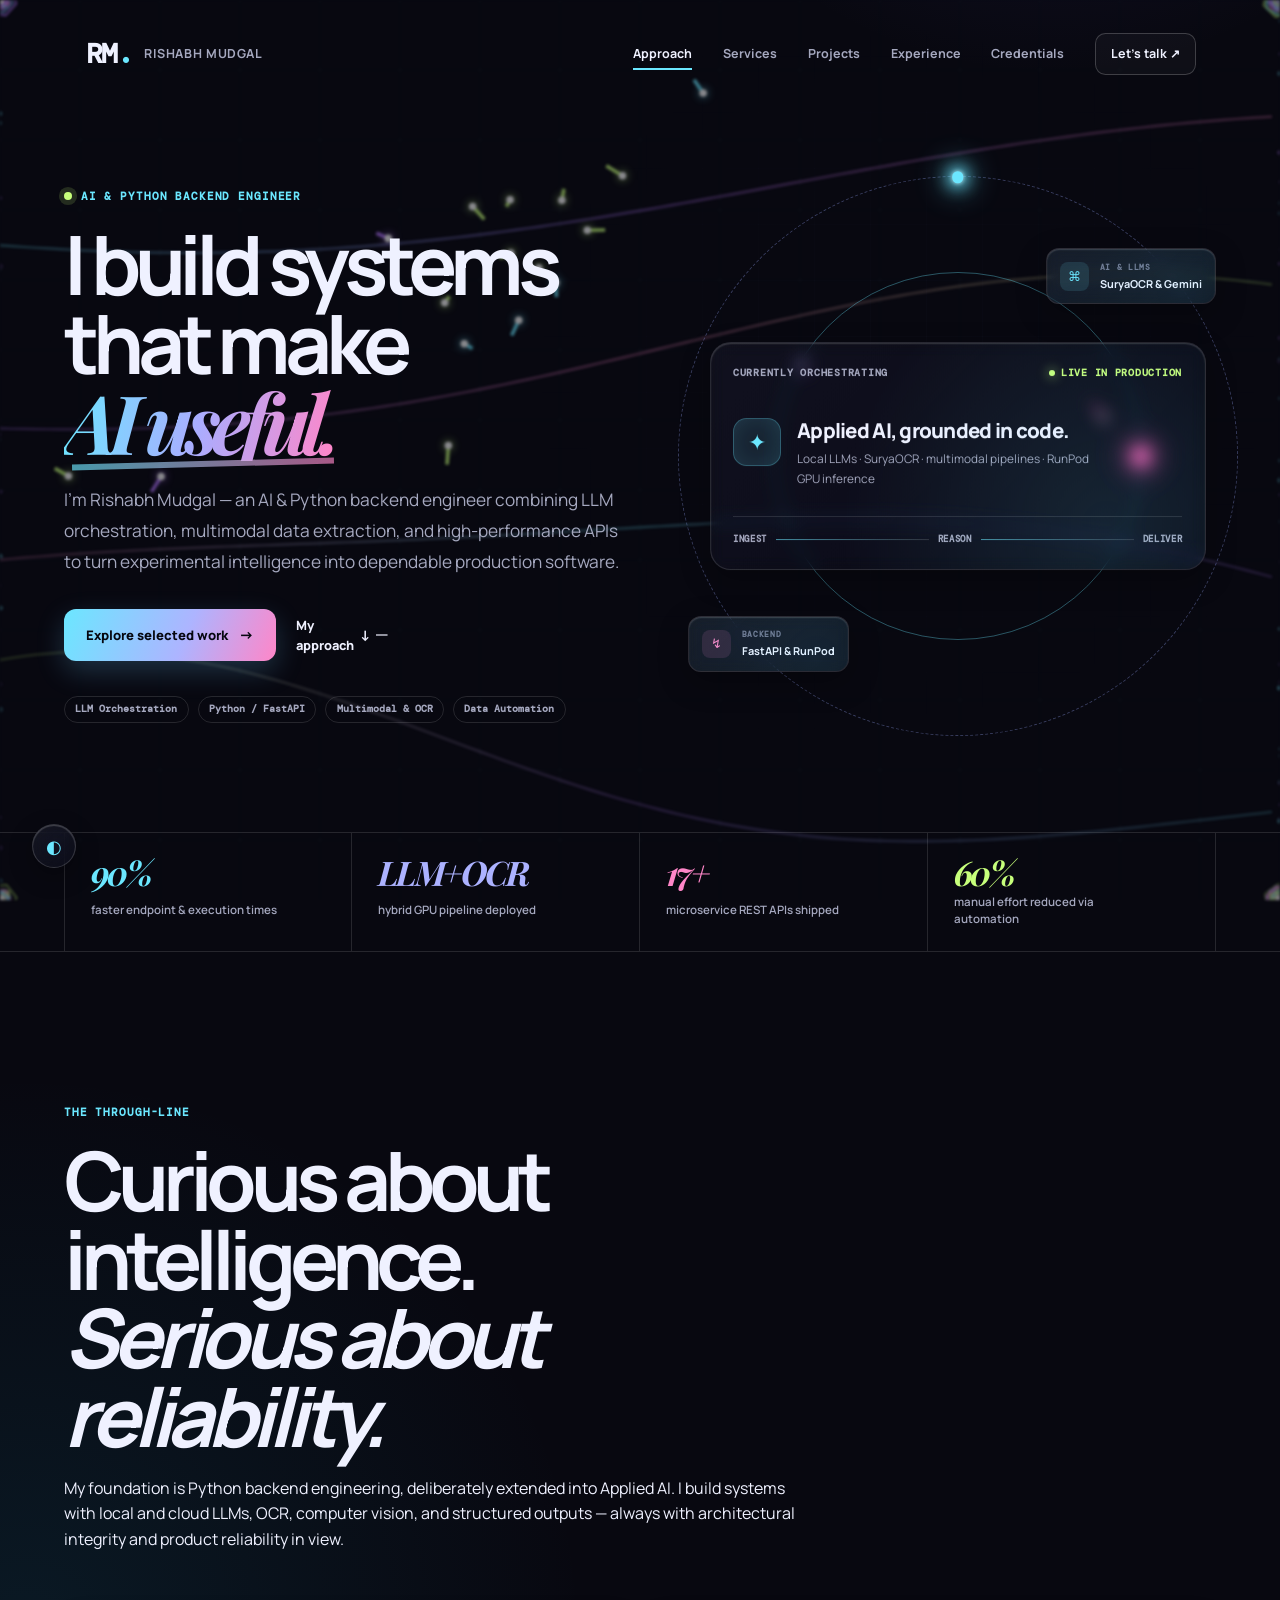
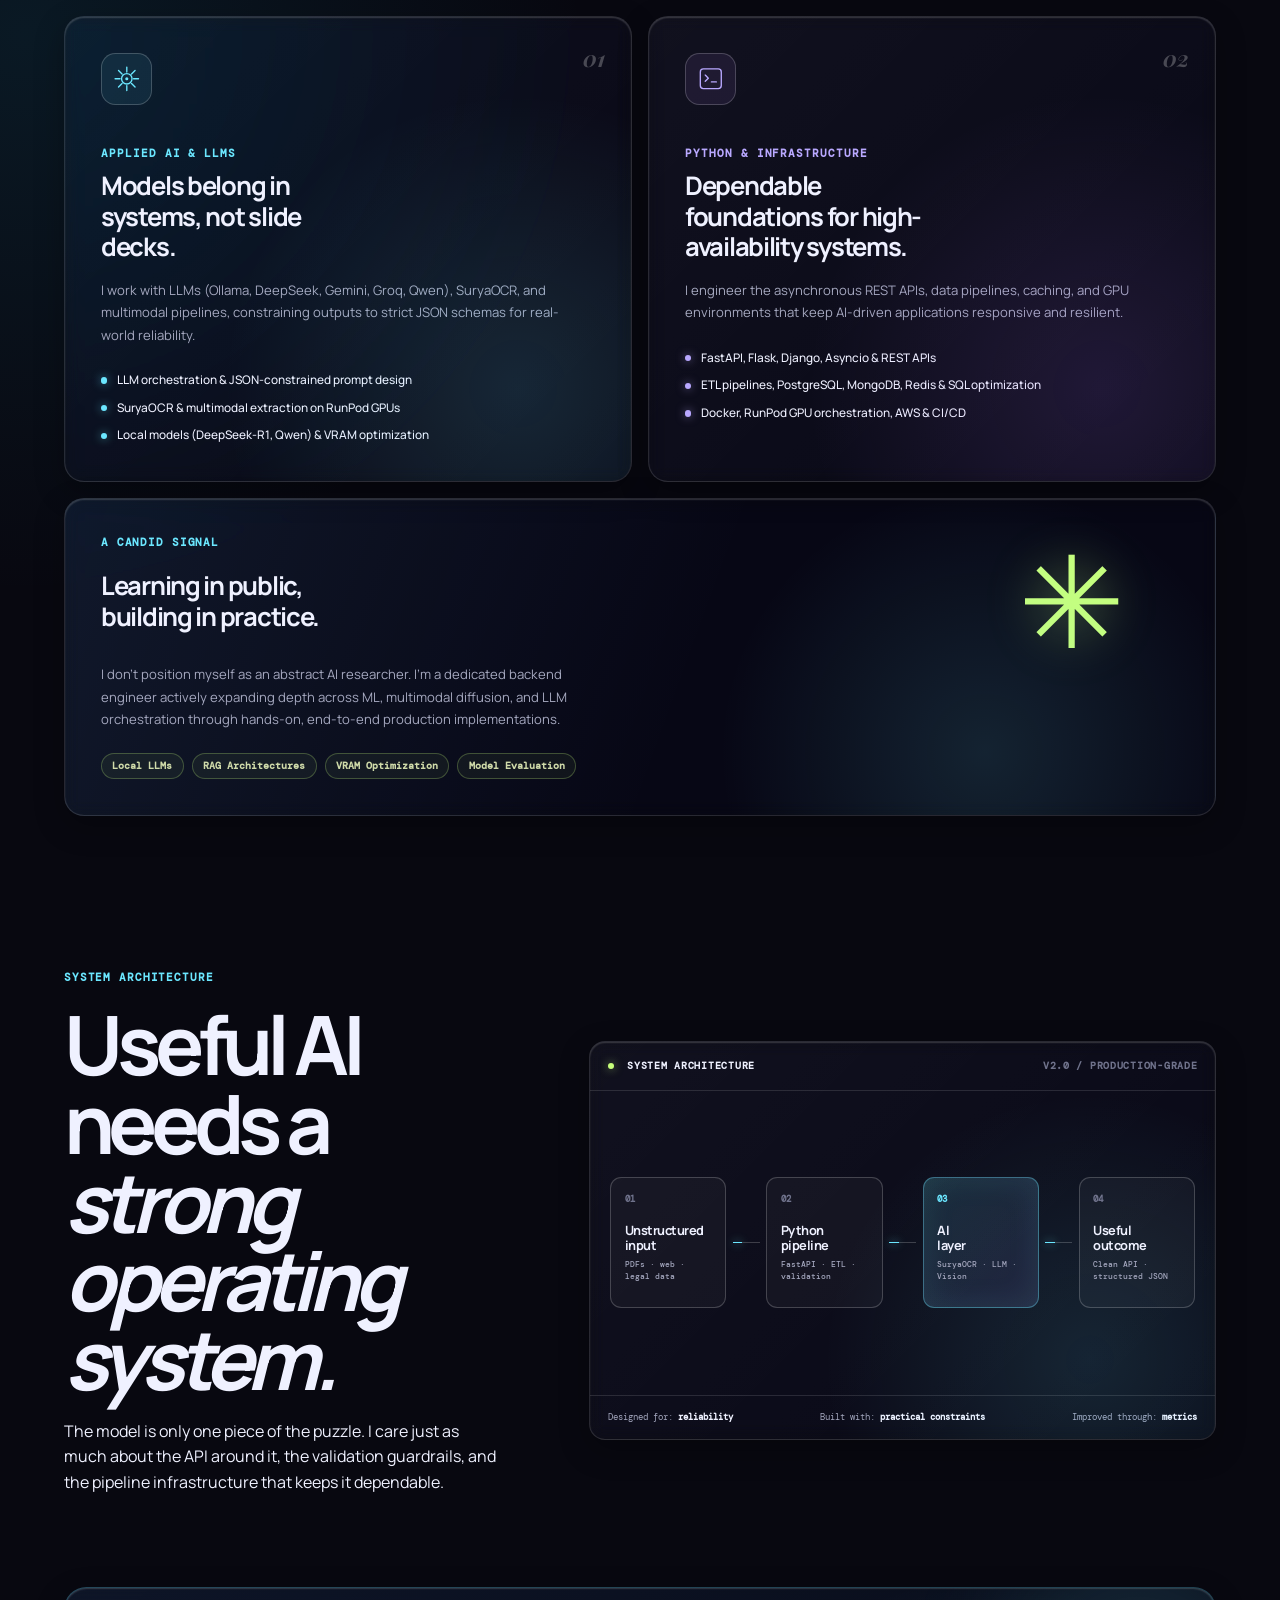
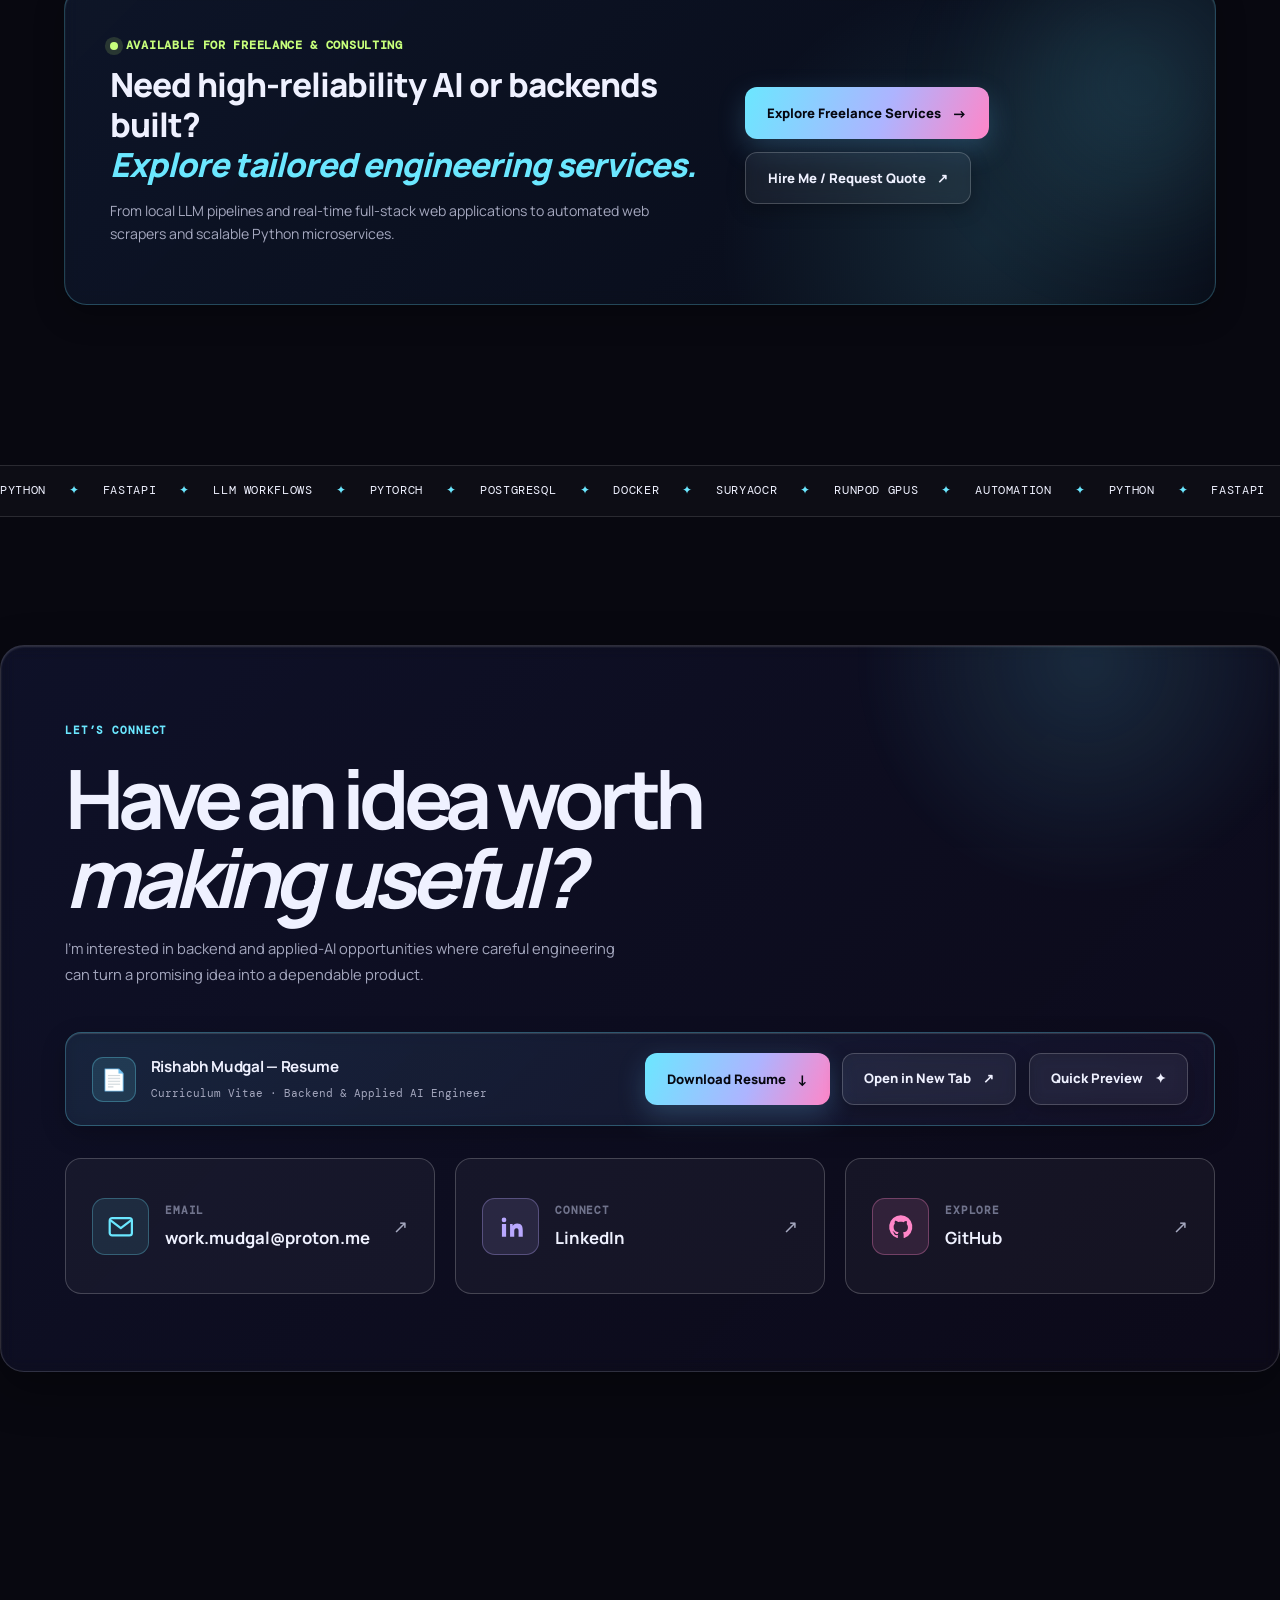
==== commit a49e3f87: "Fix SVG dimensions, add responsive footer columns, and implement cache busting for GitHub Pages" ====
--- a/index.html
+++ b/index.html
@@ -9,7 +9,7 @@
     <link rel="preconnect" href="https://fonts.googleapis.com">
     <link rel="preconnect" href="https://fonts.gstatic.com" crossorigin>
     <link href="https://fonts.googleapis.com/css2?family=DM+Mono:wght@400;500;600&family=Manrope:wght@400;500;600;700;800&family=Playfair+Display:ital,wght@0,600;0,700;1,600;1,700&display=swap" rel="stylesheet">
-    <link rel="stylesheet" href="styles.css">
+    <link rel="stylesheet" href="styles.css?v=2.2">
     <title>Rishabh Mudgal — AI &amp; Python Backend Engineer</title>
   </head>
   <body>
@@ -32,7 +32,7 @@
     </button>
 
     <button class="back-to-top" type="button" aria-label="Scroll back to top" data-back-to-top>
-      <svg viewBox="0 0 24 24" fill="none" stroke="currentColor" stroke-width="2.5" stroke-linecap="round" stroke-linejoin="round">
+      <svg width="20" height="20" viewBox="0 0 24 24" fill="none" stroke="currentColor" stroke-width="2.5" stroke-linecap="round" stroke-linejoin="round" aria-hidden="true">
         <path d="m18 15-6-6-6 6"/>
       </svg>
     </button>
@@ -266,15 +266,15 @@
 
       <div class="contact__channels" data-reveal data-reveal-delay="100">
         <a class="contact-channel" href="mailto:work.mudgal@proton.me">
-          <span class="contact-channel__icon" aria-hidden="true"><svg viewBox="0 0 24 24" fill="none"><rect x="3" y="5" width="18" height="14" rx="2" stroke="currentColor" stroke-width="1.8"/><path d="m4 7 8 6 8-6" stroke="currentColor" stroke-width="1.8" stroke-linecap="round" stroke-linejoin="round"/></svg></span>
+          <span class="contact-channel__icon" aria-hidden="true"><svg width="24" height="24" viewBox="0 0 24 24" fill="none"><rect x="3" y="5" width="18" height="14" rx="2" stroke="currentColor" stroke-width="1.8"/><path d="m4 7 8 6 8-6" stroke="currentColor" stroke-width="1.8" stroke-linecap="round" stroke-linejoin="round"/></svg></span>
           <span class="contact-channel__copy"><small>Email</small><strong>work.mudgal@proton.me</strong></span><span class="contact-channel__arrow" aria-hidden="true">↗</span>
         </a>
         <a class="contact-channel" href="https://linkedin.com/in/mr-mudgal" target="_blank" rel="noreferrer">
-          <span class="contact-channel__icon" aria-hidden="true"><svg viewBox="0 0 24 24" fill="currentColor"><path d="M6.5 8.3A1.9 1.9 0 1 0 6.5 4.5a1.9 1.9 0 0 0 0 3.8ZM4.8 9.8h3.4V20H4.8V9.8Zm5.5 0h3.2v1.4h.1c.5-.9 1.7-1.8 3.6-1.8 3.8 0 4.5 2.4 4.5 5.6v5h-3.4v-4.4c0-1.1 0-2.5-1.6-2.5s-1.9 1.2-1.9 2.4V20h-3.4V9.8Z"/></svg></span>
+          <span class="contact-channel__icon" aria-hidden="true"><svg width="24" height="24" viewBox="0 0 24 24" fill="currentColor"><path d="M6.5 8.3A1.9 1.9 0 1 0 6.5 4.5a1.9 1.9 0 0 0 0 3.8ZM4.8 9.8h3.4V20H4.8V9.8Zm5.5 0h3.2v1.4h.1c.5-.9 1.7-1.8 3.6-1.8 3.8 0 4.5 2.4 4.5 5.6v5h-3.4v-4.4c0-1.1 0-2.5-1.6-2.5s-1.9 1.2-1.9 2.4V20h-3.4V9.8Z"/></svg></span>
           <span class="contact-channel__copy"><small>Connect</small><strong>LinkedIn</strong></span><span class="contact-channel__arrow" aria-hidden="true">↗</span>
         </a>
         <a class="contact-channel" href="https://github.com/mr-mudgal" target="_blank" rel="noreferrer">
-          <span class="contact-channel__icon" aria-hidden="true"><svg viewBox="0 0 24 24" fill="currentColor"><path d="M12 2.6a9.5 9.5 0 0 0-3 18.5c.5.1.6-.2.6-.5v-1.9c-2.5.5-3-1.1-3-1.1-.4-1-.9-1.3-.9-1.3-.8-.5.1-.5.1-.5.9.1 1.4 1 1.4 1 .8 1.4 2 1 2.5.8.1-.6.3-1 .6-1.2-2-.2-4.1-1-4.1-4.4 0-1 .4-1.8 1-2.4-.1-.2-.4-1.1.1-2.4 0 0 .8-.3 2.5.9A8.6 8.6 0 0 1 12 8c.8 0 1.5.1 2.2.3 1.7-1.2 2.5-.9 2.5-.9.5 1.3.2 2.2.1 2.4.6.7 1 1.5 1 2.4 0 3.4-2.1 4.2-4.1 4.4.3.3.6.8.6 1.6v2.4c0 .2.2.6.6.5A9.5 9.5 0 0 0 12 2.6Z"/></svg></span>
+          <span class="contact-channel__icon" aria-hidden="true"><svg width="24" height="24" viewBox="0 0 24 24" fill="currentColor"><path d="M12 2.6a9.5 9.5 0 0 0-3 18.5c.5.1.6-.2.6-.5v-1.9c-2.5.5-3-1.1-3-1.1-.4-1-.9-1.3-.9-1.3-.8-.5.1-.5.1-.5.9.1 1.4 1 1.4 1 .8 1.4 2 1 2.5.8.1-.6.3-1 .6-1.2-2-.2-4.1-1-4.1-4.4 0-1 .4-1.8 1-2.4-.1-.2-.4-1.1.1-2.4 0 0 .8-.3 2.5.9A8.6 8.6 0 0 1 12 8c.8 0 1.5.1 2.2.3 1.7-1.2 2.5-.9 2.5-.9.5 1.3.2 2.2.1 2.4.6.7 1 1.5 1 2.4 0 3.4-2.1 4.2-4.1 4.4.3.3.6.8.6 1.6v2.4c0 .2.2.6.6.5A9.5 9.5 0 0 0 12 2.6Z"/></svg></span>
           <span class="contact-channel__copy"><small>Explore</small><strong>GitHub</strong></span><span class="contact-channel__arrow" aria-hidden="true">↗</span>
         </a>
       </div>
@@ -326,22 +326,22 @@
             <h4 class="footer-heading">Direct Channels</h4>
             <nav class="footer-links" aria-label="Direct Contact Links">
               <a href="mailto:work.mudgal@proton.me" class="footer-link-highlight">
-                <svg class="footer-link-icon" viewBox="0 0 24 24" fill="none" stroke="currentColor" stroke-width="1.8" stroke-linecap="round" stroke-linejoin="round" aria-hidden="true"><rect x="3" y="5" width="18" height="14" rx="2"/><path d="m4 7 8 6 8-6"/></svg>
+                <svg class="footer-link-icon" width="18" height="18" viewBox="0 0 24 24" fill="none" stroke="currentColor" stroke-width="1.8" stroke-linecap="round" stroke-linejoin="round" aria-hidden="true"><rect x="3" y="5" width="18" height="14" rx="2"/><path d="m4 7 8 6 8-6"/></svg>
                 <span>work.mudgal@proton.me</span>
                 <span class="footer-arrow" aria-hidden="true">↗</span>
               </a>
               <a href="https://linkedin.com/in/mr-mudgal" target="_blank" rel="noreferrer">
-                <svg class="footer-link-icon" viewBox="0 0 24 24" fill="currentColor" aria-hidden="true"><path d="M6.5 8.3A1.9 1.9 0 1 0 6.5 4.5a1.9 1.9 0 0 0 0 3.8ZM4.8 9.8h3.4V20H4.8V9.8Zm5.5 0h3.2v1.4h.1c.5-.9 1.7-1.8 3.6-1.8 3.8 0 4.5 2.4 4.5 5.6v5h-3.4v-4.4c0-1.1 0-2.5-1.6-2.5s-1.9 1.2-1.9 2.4V20h-3.4V9.8Z"/></svg>
+                <svg class="footer-link-icon" width="18" height="18" viewBox="0 0 24 24" fill="currentColor" aria-hidden="true"><path d="M6.5 8.3A1.9 1.9 0 1 0 6.5 4.5a1.9 1.9 0 0 0 0 3.8ZM4.8 9.8h3.4V20H4.8V9.8Zm5.5 0h3.2v1.4h.1c.5-.9 1.7-1.8 3.6-1.8 3.8 0 4.5 2.4 4.5 5.6v5h-3.4v-4.4c0-1.1 0-2.5-1.6-2.5s-1.9 1.2-1.9 2.4V20h-3.4V9.8Z"/></svg>
                 <span>LinkedIn Profile</span>
                 <span class="footer-arrow" aria-hidden="true">↗</span>
               </a>
               <a href="https://github.com/mr-mudgal" target="_blank" rel="noreferrer">
-                <svg class="footer-link-icon" viewBox="0 0 24 24" fill="currentColor" aria-hidden="true"><path d="M12 2.6a9.5 9.5 0 0 0-3 18.5c.5.1.6-.2.6-.5v-1.9c-2.5.5-3-1.1-3-1.1-.4-1-.9-1.3-.9-1.3-.8-.5.1-.5.1-.5.9.1 1.4 1 1.4 1 .8 1.4 2 1 2.5.8.1-.6.3-1 .6-1.2-2-.2-4.1-1-4.1-4.4 0-1 .4-1.8 1-2.4-.1-.2-.4-1.1.1-2.4 0 0 .8-.3 2.5.9A8.6 8.6 0 0 1 12 8c.8 0 1.5.1 2.2.3 1.7-1.2 2.5-.9 2.5-.9.5 1.3.2 2.2.1 2.4.6.7 1 1.5 1 2.4 0 3.4-2.1 4.2-4.1 4.4.3.3.6.8.6 1.6v2.4c0 .2.2.6.6.5A9.5 9.5 0 0 0 12 2.6Z"/></svg>
+                <svg class="footer-link-icon" width="18" height="18" viewBox="0 0 24 24" fill="currentColor" aria-hidden="true"><path d="M12 2.6a9.5 9.5 0 0 0-3 18.5c.5.1.6-.2.6-.5v-1.9c-2.5.5-3-1.1-3-1.1-.4-1-.9-1.3-.9-1.3-.8-.5.1-.5.1-.5.9.1 1.4 1 1.4 1 .8 1.4 2 1 2.5.8.1-.6.3-1 .6-1.2-2-.2-4.1-1-4.1-4.4 0-1 .4-1.8 1-2.4-.1-.2-.4-1.1.1-2.4 0 0 .8-.3 2.5.9A8.6 8.6 0 0 1 12 8c.8 0 1.5.1 2.2.3 1.7-1.2 2.5-.9 2.5-.9.5 1.3.2 2.2.1 2.4.6.7 1 1.5 1 2.4 0 3.4-2.1 4.2-4.1 4.4.3.3.6.8.6 1.6v2.4c0 .2.2.6.6.5A9.5 9.5 0 0 0 12 2.6Z"/></svg>
                 <span>GitHub Repositories</span>
                 <span class="footer-arrow" aria-hidden="true">↗</span>
               </a>
               <a href="media/resume.pdf" target="_blank" rel="noreferrer">
-                <svg class="footer-link-icon" viewBox="0 0 24 24" fill="none" stroke="currentColor" stroke-width="1.8" stroke-linecap="round" stroke-linejoin="round" aria-hidden="true"><path d="M14 2H6a2 2 0 0 0-2 2v16a2 2 0 0 0 2 2h12a2 2 0 0 0 2-2V8z"/><polyline points="14 2 14 8 20 8"/><line x1="16" y1="13" x2="8" y2="13"/><line x1="16" y1="17" x2="8" y2="17"/><polyline points="10 9 9 9 8 9"/></svg>
+                <svg class="footer-link-icon" width="18" height="18" viewBox="0 0 24 24" fill="none" stroke="currentColor" stroke-width="1.8" stroke-linecap="round" stroke-linejoin="round" aria-hidden="true"><path d="M14 2H6a2 2 0 0 0-2 2v16a2 2 0 0 0 2 2h12a2 2 0 0 0 2-2V8z"/><polyline points="14 2 14 8 20 8"/><line x1="16" y1="13" x2="8" y2="13"/><line x1="16" y1="17" x2="8" y2="17"/><polyline points="10 9 9 9 8 9"/></svg>
                 <span>Curriculum Vitae</span>
                 <span class="footer-arrow" aria-hidden="true">↗</span>
               </a>
@@ -364,8 +364,8 @@
         </div>
       </div>
     </footer>
-    <script src="data/projects-data.js"></script>
-    <script src="data/certificates-data.js"></script>
-    <script src="script.js" defer></script>
+    <script src="data/projects-data.js?v=2.2"></script>
+    <script src="data/certificates-data.js?v=2.2"></script>
+    <script src="script.js?v=2.2" defer></script>
   </body>
 </html>
--- a/styles.css
+++ b/styles.css
@@ -2097,10 +2097,21 @@
   transform: translateX(4px);
 }
 
+/* Global SVG Resets & Sizing Safety */
+svg {
+  max-width: 100%;
+  vertical-align: middle;
+}
+
 .footer-link-icon {
-  width: 1.05rem;
-  height: 1.05rem;
+  width: 1.1rem !important;
+  height: 1.1rem !important;
+  min-width: 1.1rem;
+  max-width: 1.1rem;
+  min-height: 1.1rem;
+  max-height: 1.1rem;
   flex-shrink: 0;
+  display: inline-block;
   opacity: 0.85;
 }
 
@@ -2242,6 +2253,7 @@
   .system-flow { min-height: 15rem; }
   .degree-card { grid-template-columns: 1fr; gap: 1.2rem; }
   .contact__channels { grid-template-columns: 1fr; }
+  .footer-main { grid-template-columns: 1.5fr 1fr; gap: 2.2rem; }
 }
 
 @media (max-width: 720px) {
@@ -2271,6 +2283,8 @@
   .resume-action-box { flex-direction: column; align-items: flex-start; }
   .contact__channels { grid-template-columns: 1fr; }
   .site-footer { margin-top: 2.5rem; margin-bottom: 5.5rem; padding-bottom: 0; }
+  .footer-main { grid-template-columns: 1fr; gap: 2rem; }
+  .footer-bottom { flex-direction: column; align-items: flex-start; gap: 1rem; }
   .page-intro { min-height: 0; padding-top: 8.5rem; }
   .page-intro__grid { grid-template-columns: 1fr; gap: 1.3rem; }
   .theme-toggle-float { bottom: 1.25rem; left: 1.25rem; width: 2.6rem; height: 2.6rem; }
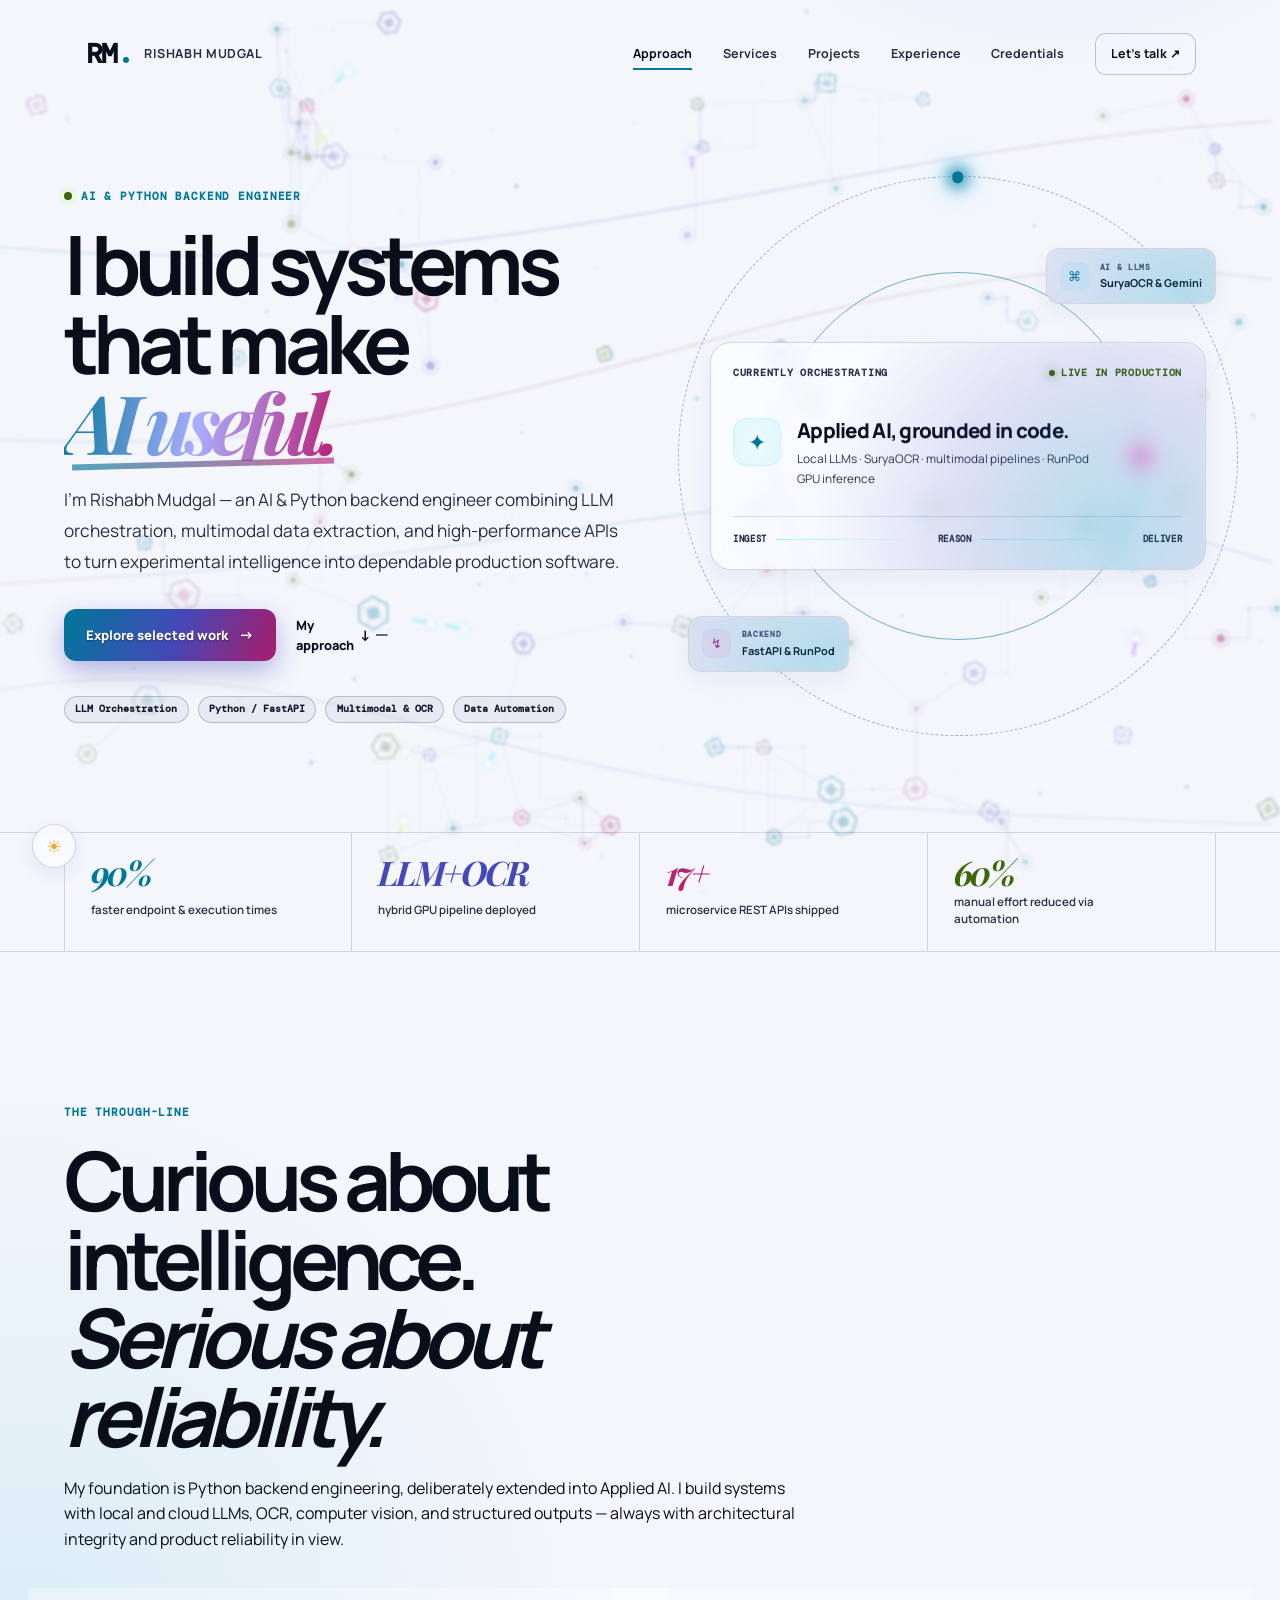
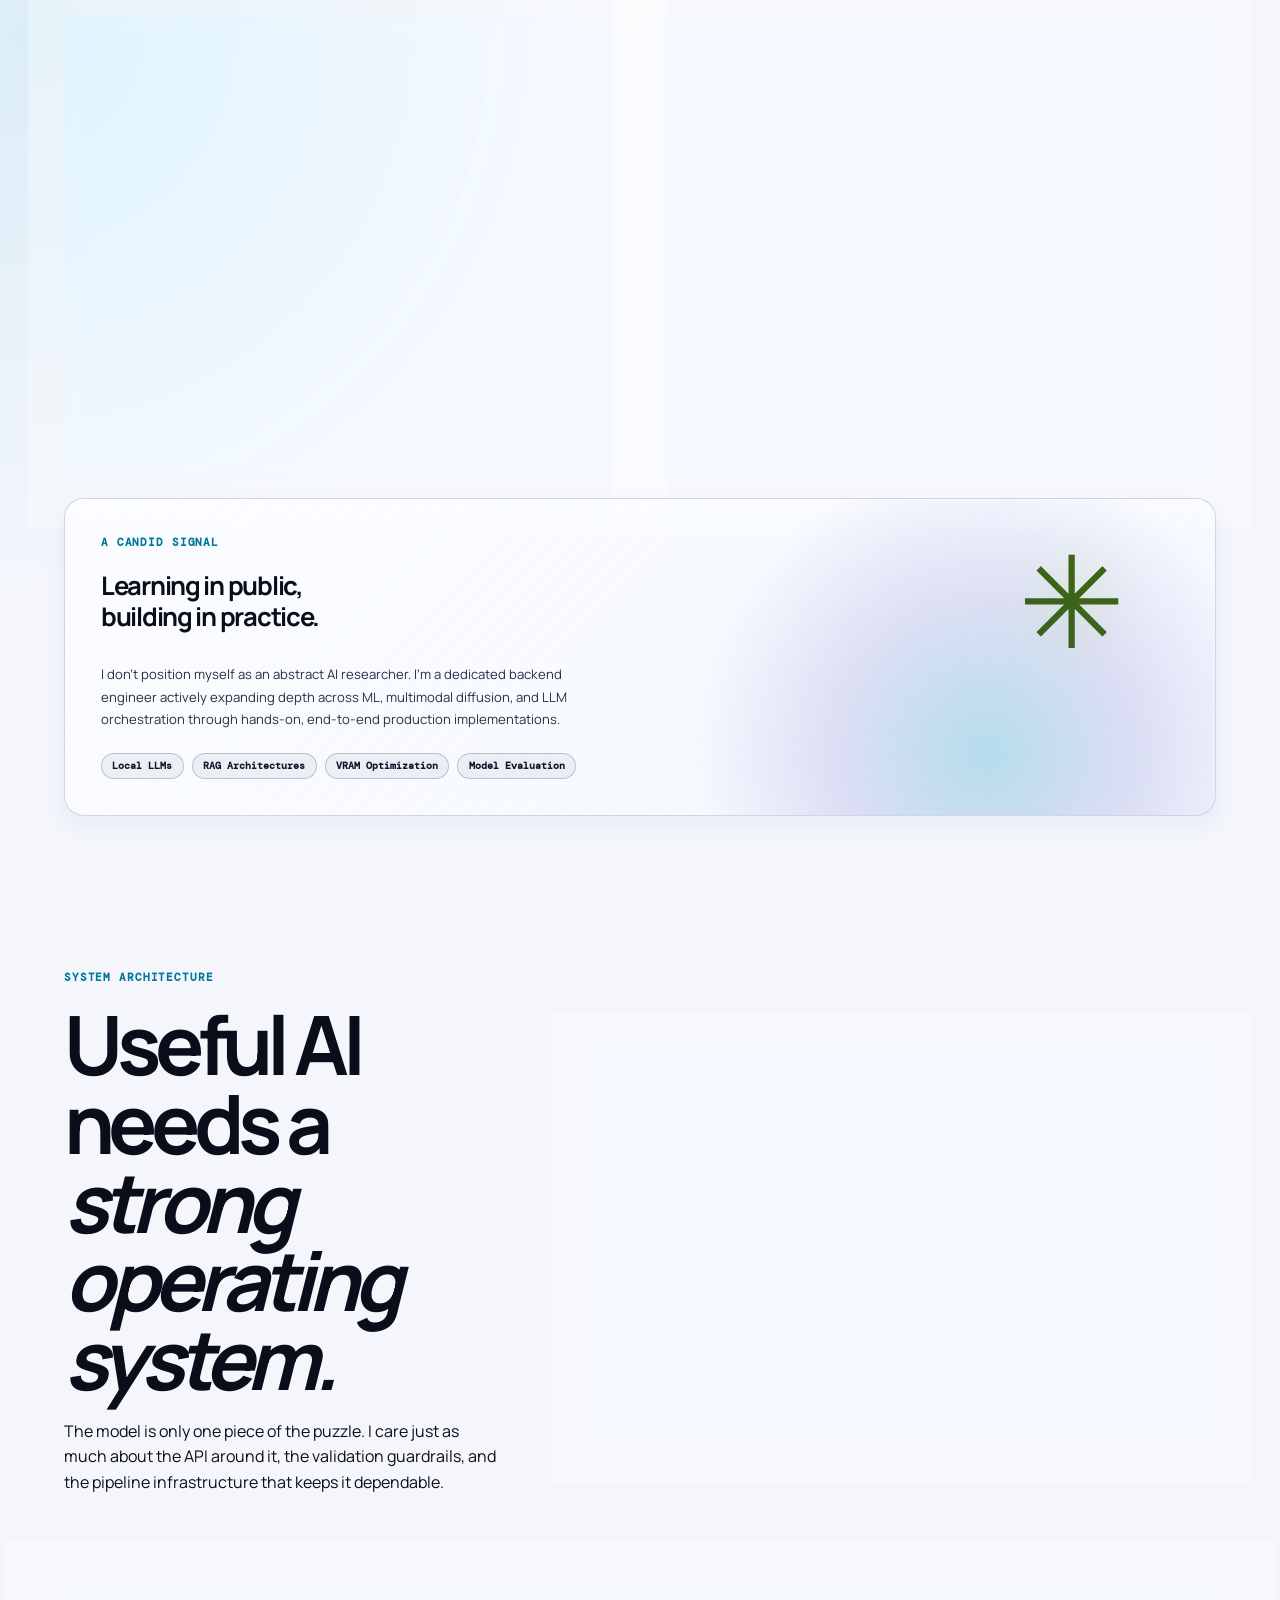
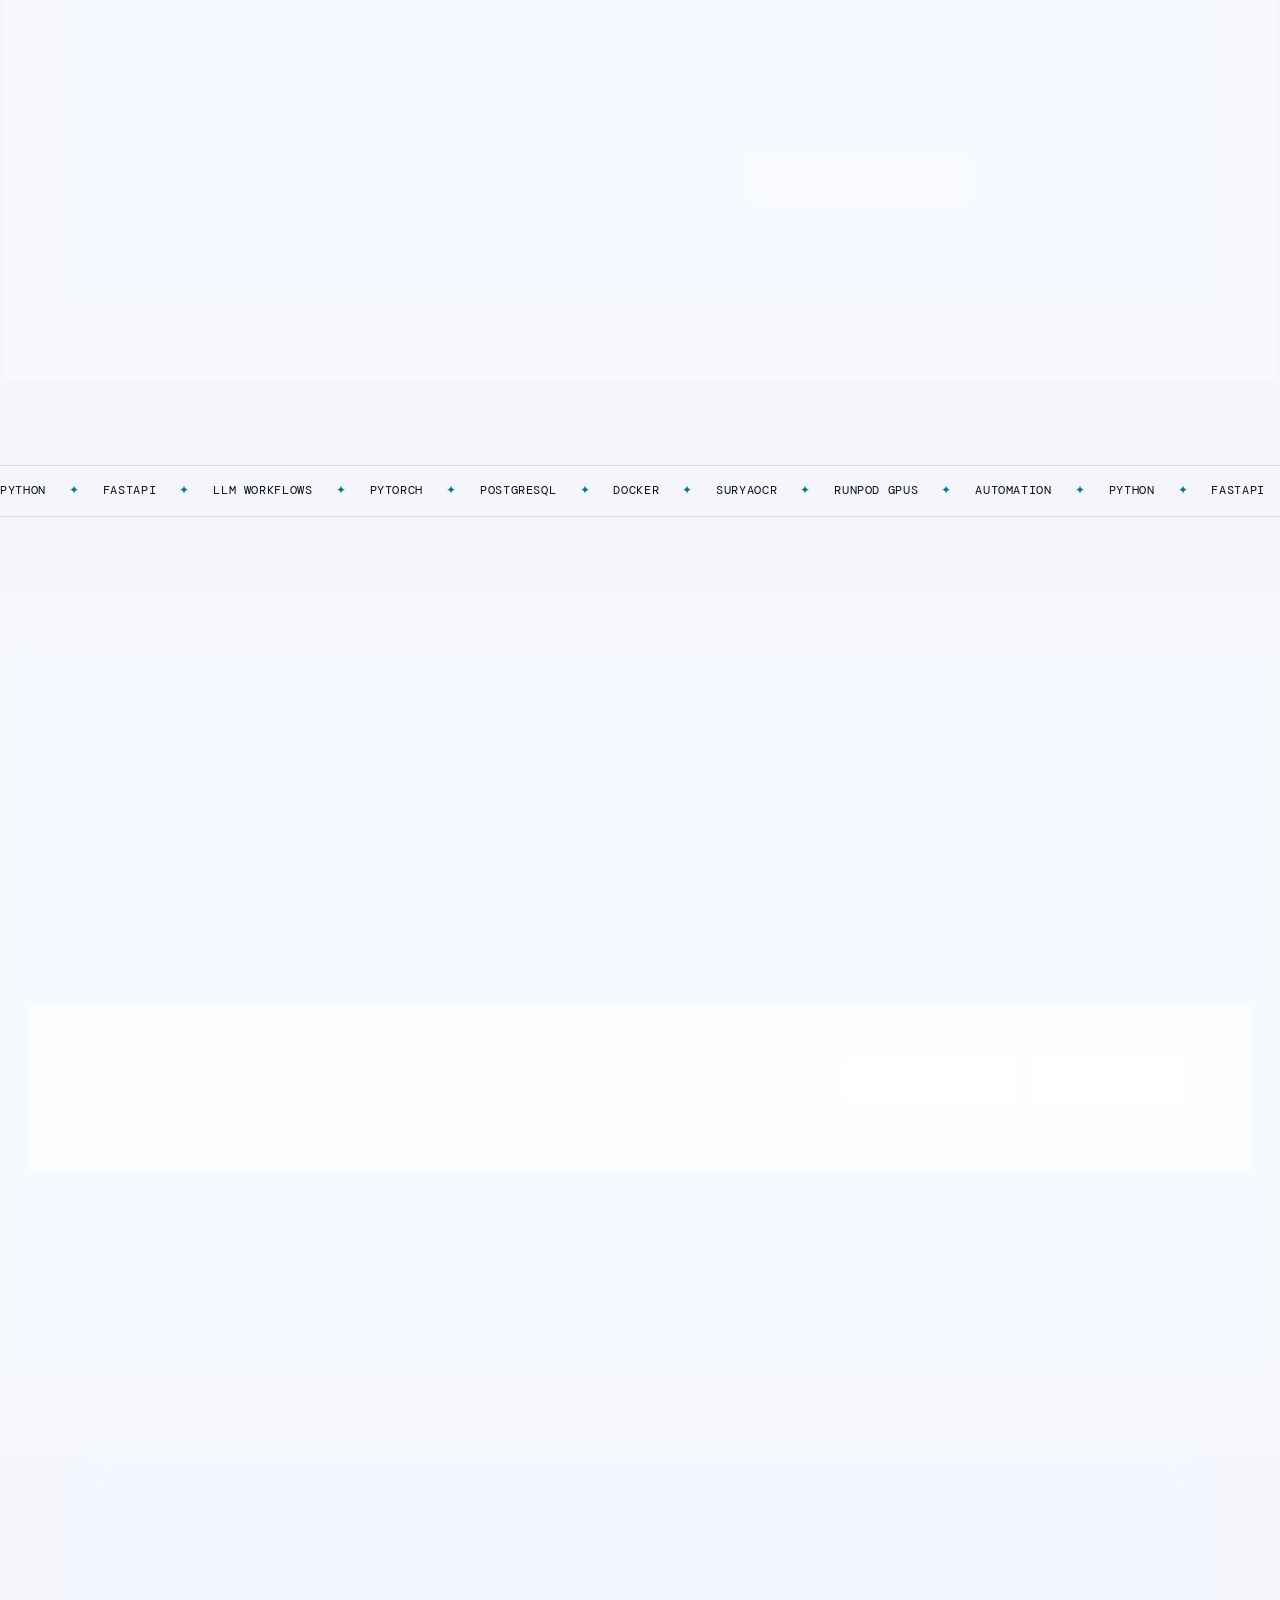
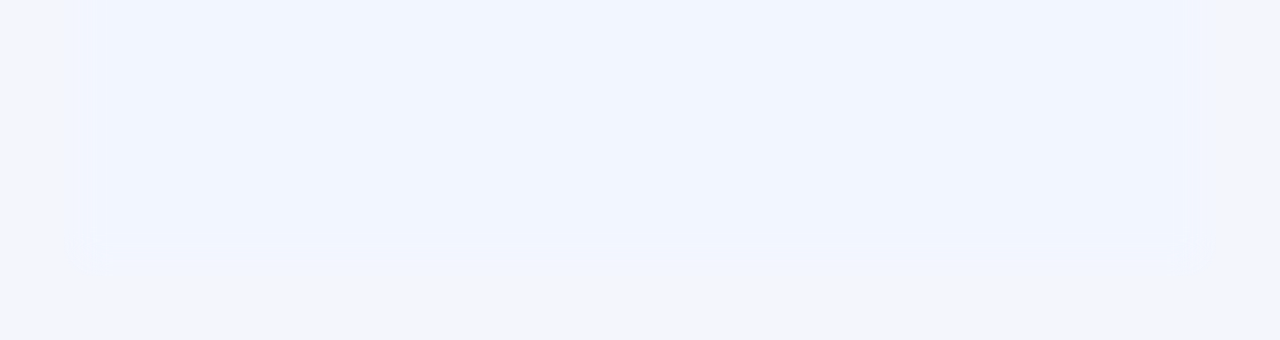
==== commit ad64890e: "rearraning the projects, adding new project." ====
--- a/index.html
+++ b/index.html
@@ -1,5 +1,5 @@
 <!DOCTYPE html>
-<html lang="en" data-theme="dark">
+<html lang="en" data-theme="light">
   <head>
     <meta charset="UTF-8">
     <meta name="viewport" content="width=device-width, initial-scale=1.0">
@@ -24,7 +24,7 @@
     <div class="cursor-glow" aria-hidden="true"></div>
 
     <!-- Minimalist Floating Controls -->
-    <button class="theme-toggle-float" type="button" aria-label="Switch theme" aria-pressed="false" data-theme-toggle>
+    <button class="theme-toggle-float" type="button" aria-label="Switch to dark theme" aria-pressed="true" data-theme-toggle>
       <span class="theme-toggle-float__icon">
         <span class="theme-toggle-float__sun" aria-hidden="true">☀</span>
         <span class="theme-toggle-float__moon" aria-hidden="true">◐</span>
